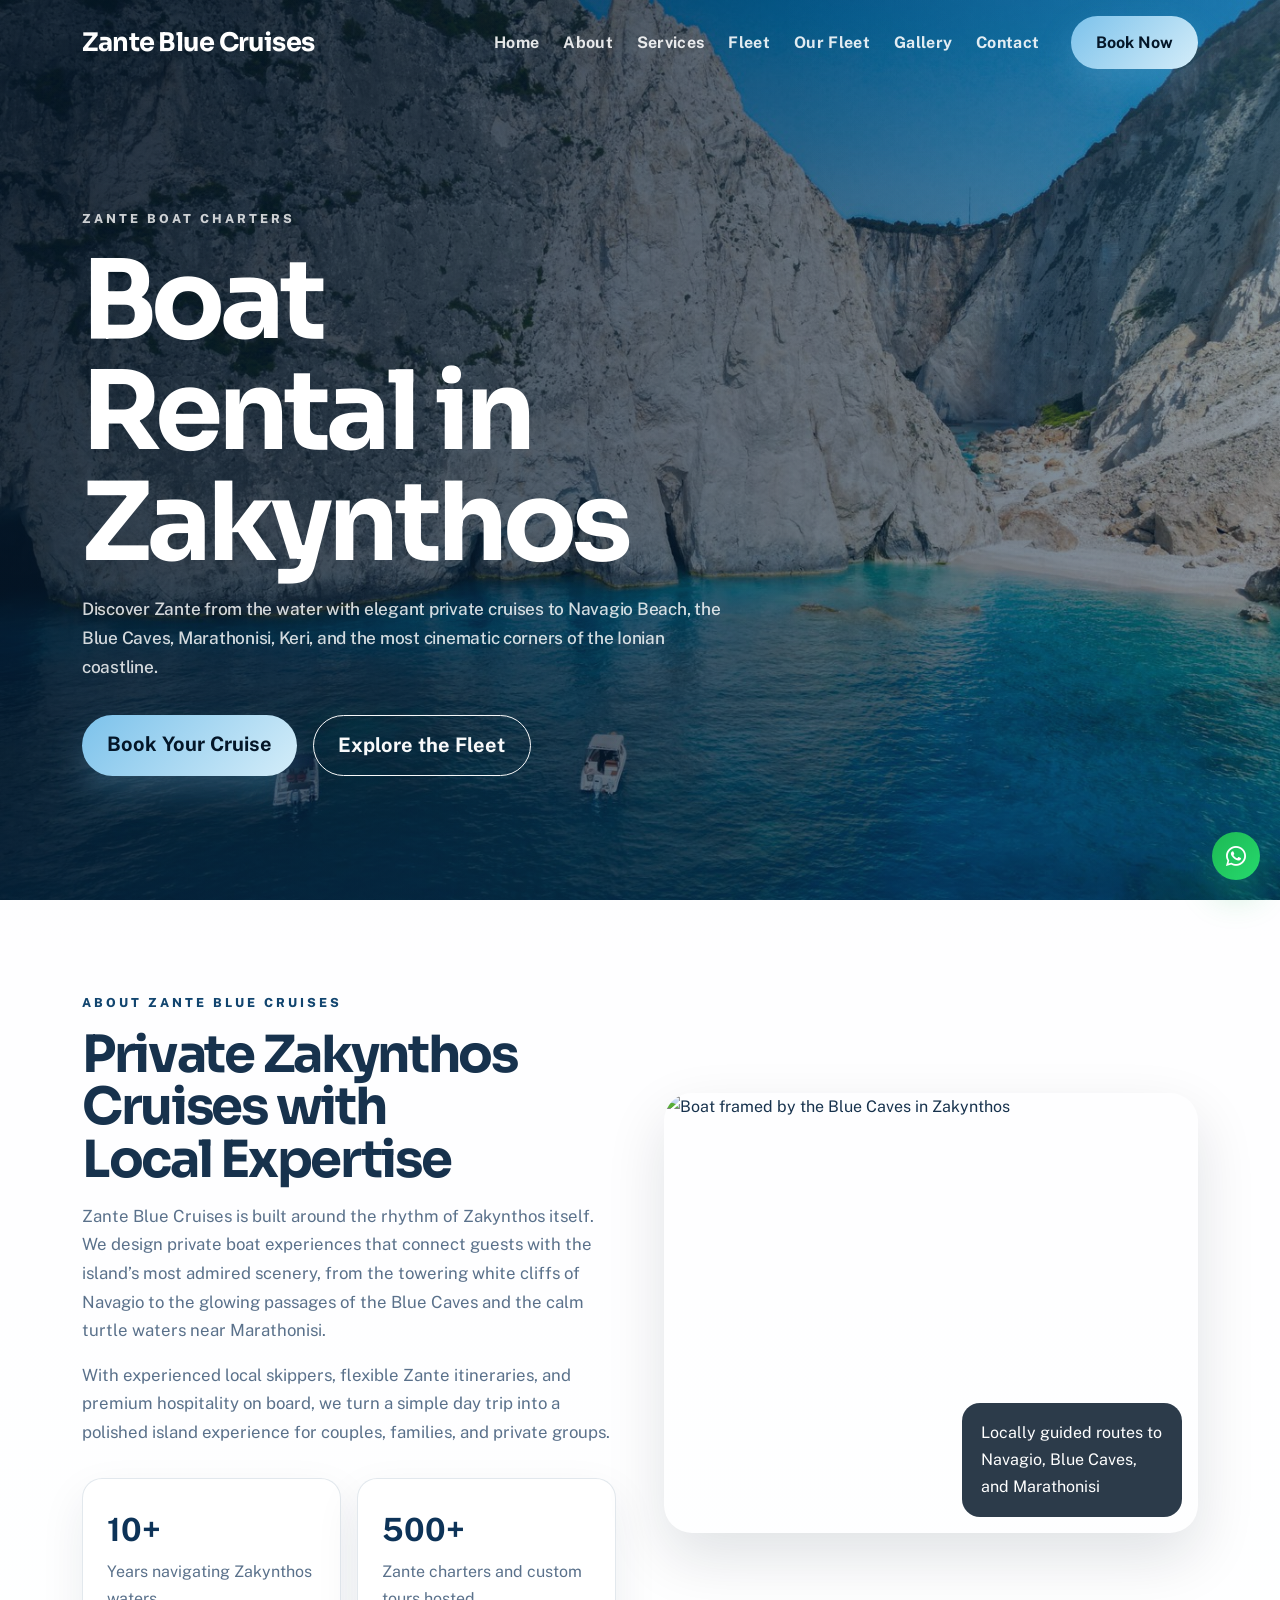
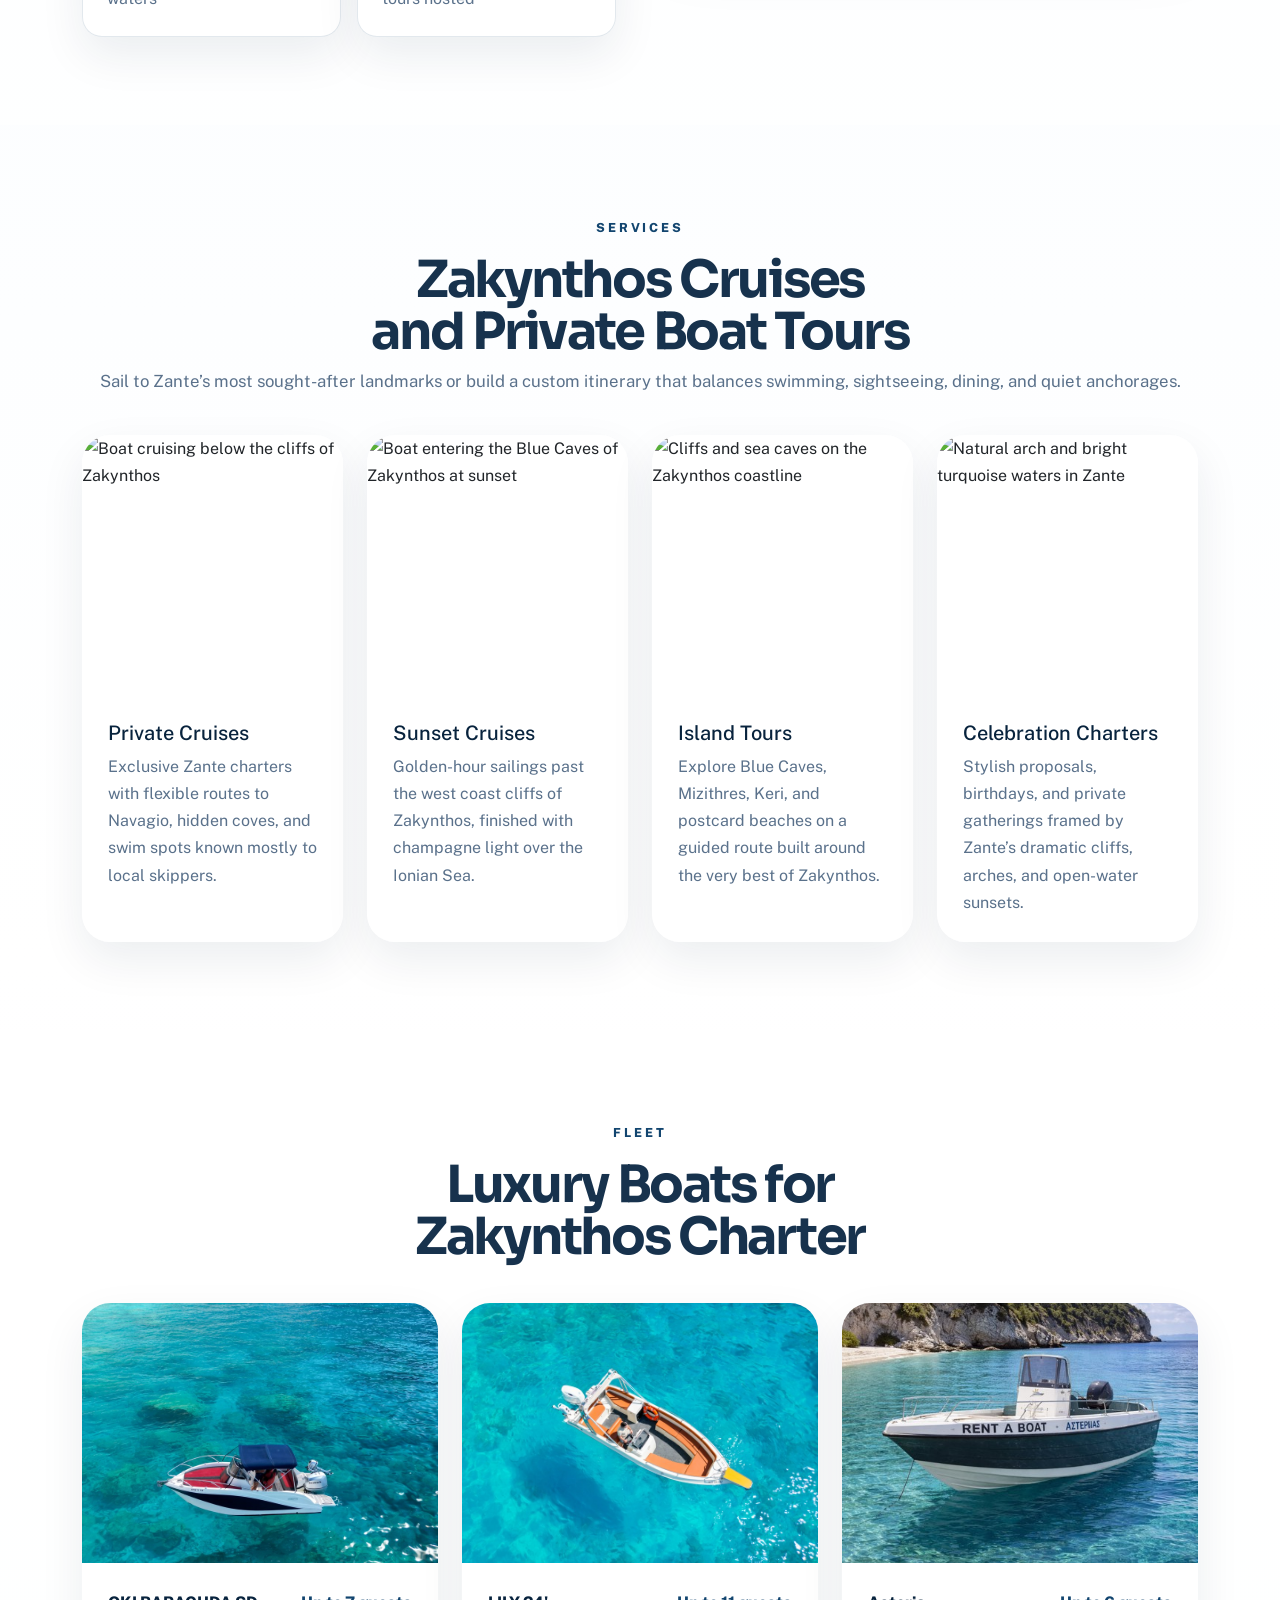
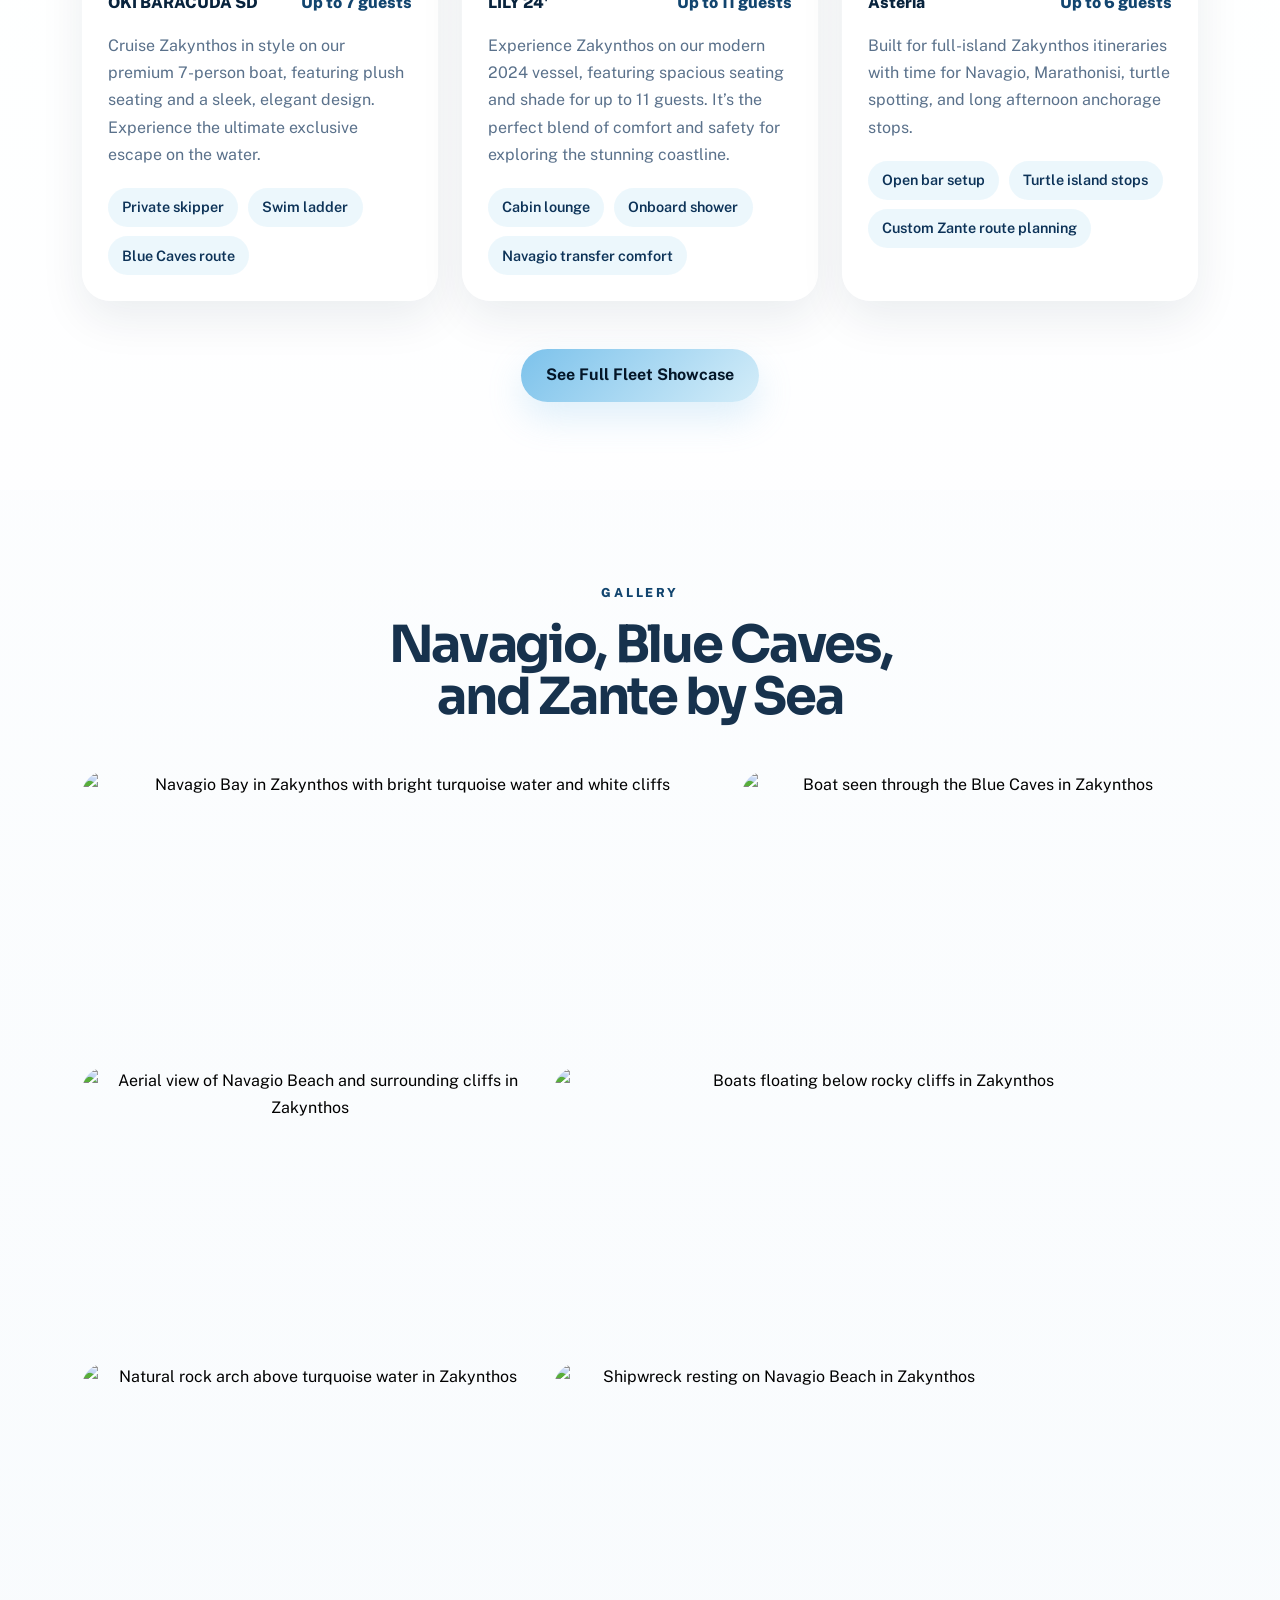
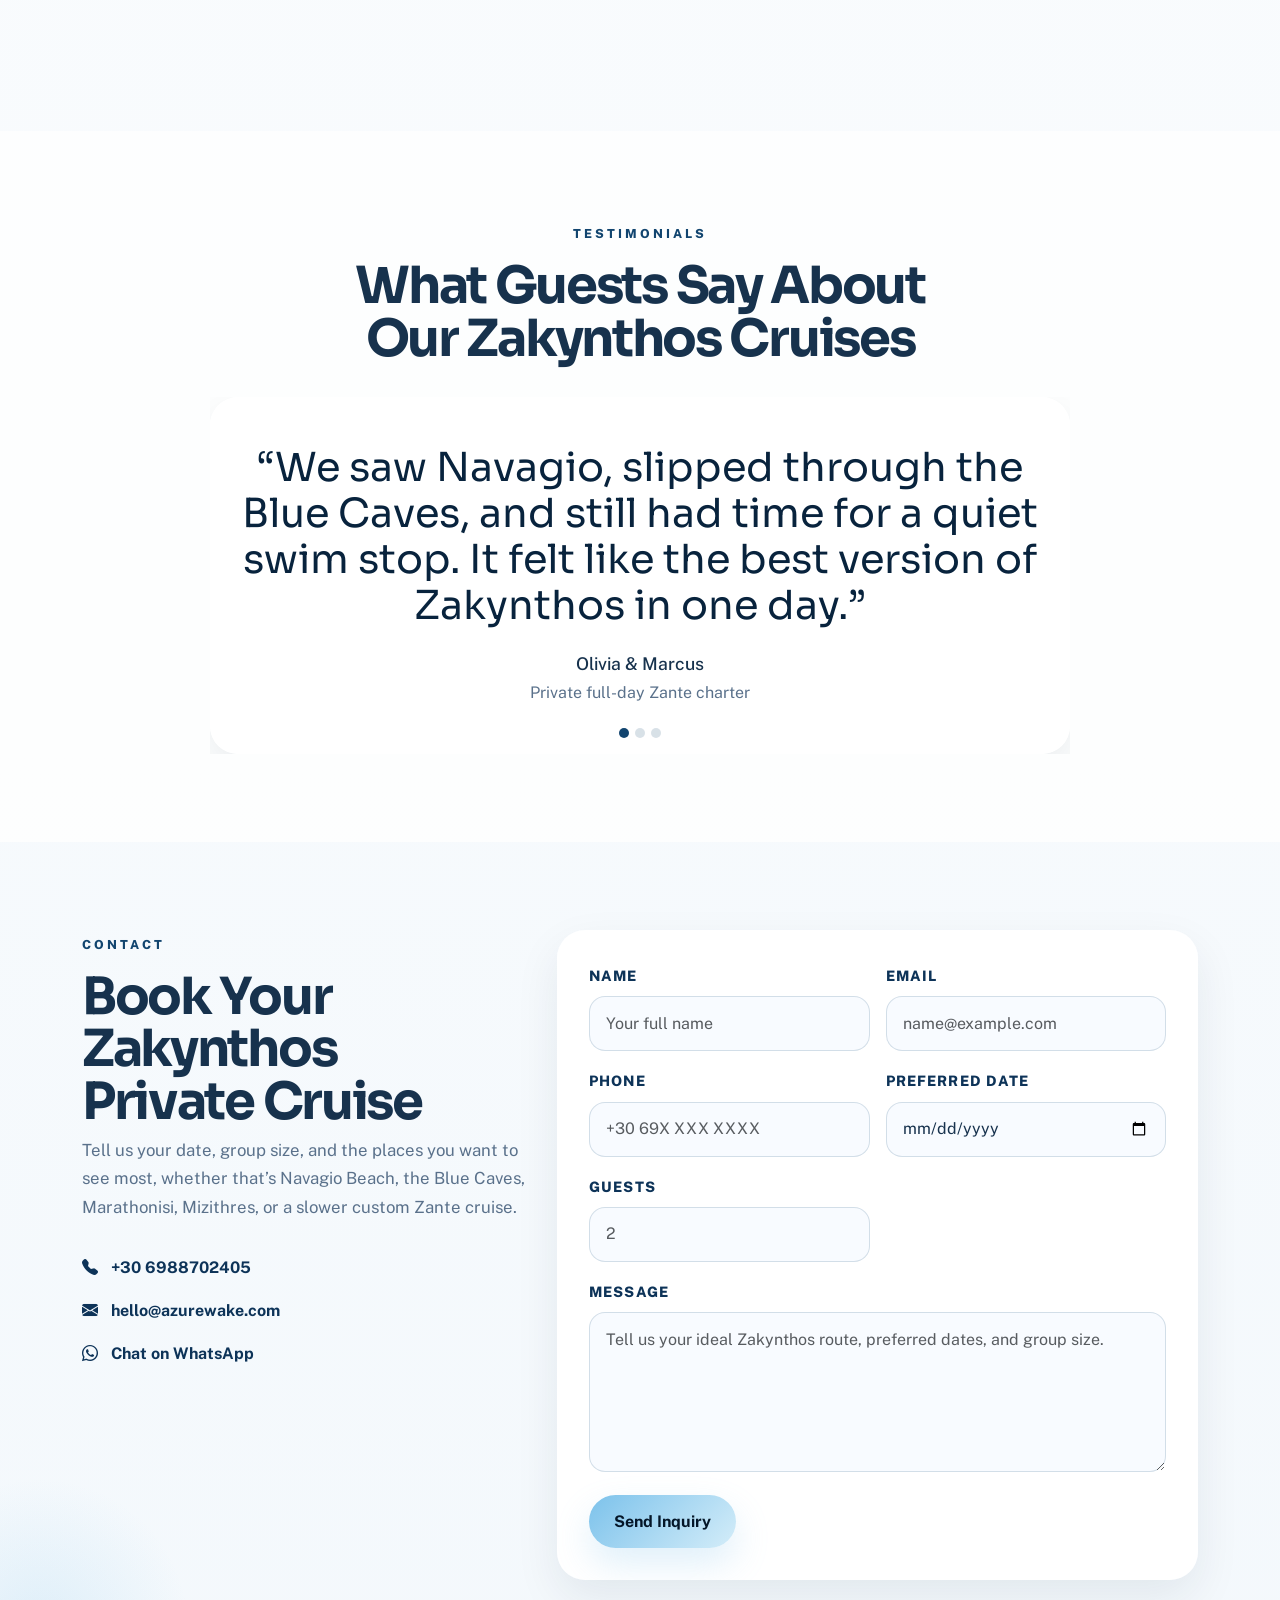
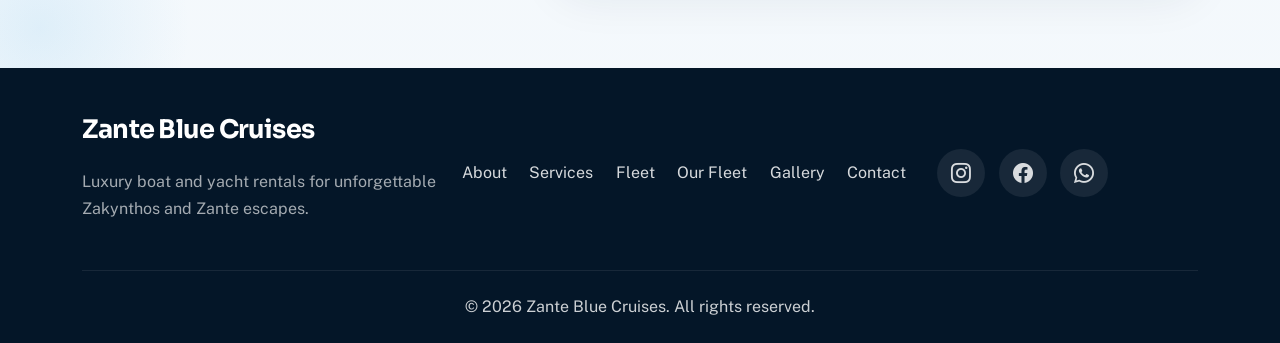
==== index.html @ 52e58dd2 "footer change" ====
<!DOCTYPE html>
<html lang="en">
<head>
  <meta charset="UTF-8">
  <meta name="viewport" content="width=device-width, initial-scale=1.0">
  <title>Zakynthos Boat Rental & Luxury Cruises | Zante Blue Cruises</title>
  <meta
    name="description"
    content="Book luxury boat rental in Zakynthos and Zante with private cruises to Navagio Beach, the Blue Caves, Marathonisi, Keri, and the island's most iconic Ionian coastline."
  >
  <meta name="robots" content="index, follow, max-image-preview:large, max-snippet:-1, max-video-preview:-1">
  <meta name="theme-color" content="#041628">
  <meta property="og:type" content="website">
  <meta property="og:title" content="Zakynthos Boat Rental & Luxury Cruises | Zante Blue Cruises">
  <meta property="og:description" content="Luxury boat rental in Zakynthos with private cruises to Navagio Beach, the Blue Caves, Marathonisi, and the best of Zante by sea.">
  <meta property="og:image" content="https://images.pexels.com/photos/32863088/pexels-photo-32863088.jpeg?cs=srgb&dl=pexels-dan-aksel-jacobsen-2153708593-32863088.jpg&fm=jpg">
  <meta property="og:site_name" content="Zante Blue Cruises">
  <meta name="twitter:card" content="summary_large_image">
  <meta name="twitter:title" content="Zakynthos Boat Rental & Luxury Cruises | Zante Blue Cruises">
  <meta name="twitter:description" content="Private Zakynthos boat cruises to Navagio, the Blue Caves, Marathonisi, and more.">
  <meta name="twitter:image" content="https://images.pexels.com/photos/32863088/pexels-photo-32863088.jpeg?cs=srgb&dl=pexels-dan-aksel-jacobsen-2153708593-32863088.jpg&fm=jpg">
  <link rel="preload" as="image" href="images/hero-1400.jpg" fetchpriority="high">
  <link rel="preconnect" href="https://fonts.googleapis.com">
  <link rel="preconnect" href="https://fonts.gstatic.com" crossorigin>
  <link
    href="https://fonts.googleapis.com/css2?family=Public+Sans:wght@400;500;600;700;800&family=Sora:wght@500;600;700;800&display=swap"
    rel="stylesheet"
  >
  <link
    href="https://cdn.jsdelivr.net/npm/bootstrap@5.3.3/dist/css/bootstrap.min.css"
    rel="stylesheet"
    integrity="sha384-QWTKZyjpPEjISv5WaRU9OFeRpok6YctnYmDr5pNlyT2bRjXh0JMhjY6hW+ALEwIH"
    crossorigin="anonymous"
  >
  <link
    rel="stylesheet"
    href="https://cdn.jsdelivr.net/npm/bootstrap-icons@1.11.3/font/bootstrap-icons.min.css"
  >
  <link rel="stylesheet" href="css/styles.css">
  <script type="application/ld+json">
    {
      "@context": "https://schema.org",
      "@graph": [
        {
          "@type": "Organization",
          "name": "Zante Blue Cruises",
          "description": "Luxury boat rental and private yacht cruises in Zakynthos and Zante.",
          "telephone": "+30 26950 99999",
          "email": "hello@azurewake.com",
          "areaServed": {
            "@type": "Place",
            "name": "Zakynthos, Greece"
          },
          "image": "https://images.pexels.com/photos/32863088/pexels-photo-32863088.jpeg?cs=srgb&dl=pexels-dan-aksel-jacobsen-2153708593-32863088.jpg&fm=jpg"
        },
        {
          "@type": "Service",
          "name": "Zakynthos Boat Rental and Luxury Cruises",
          "serviceType": "Private boat rental, yacht charters, sunset cruises, and island tours",
          "provider": {
            "@type": "Organization",
            "name": "Zante Blue Cruises"
          },
          "areaServed": {
            "@type": "Place",
            "name": "Zakynthos, Greece"
          },
          "audience": {
            "@type": "Audience",
            "audienceType": "Travelers seeking private boat tours in Zakynthos and Zante"
          }
        }
      ]
    }
  </script>
</head>
<body class="page-loading">
  <div class="page-loader" id="pageLoader" aria-hidden="true">
    <div class="page-loader-mark"></div>
    <p>Loading experience</p>
  </div>
  <header id="home">
    <nav class="navbar navbar-expand-lg navbar-dark fixed-top" id="mainNav" aria-label="Primary">
      <div class="container">
        <a class="navbar-brand" href="#home">
          <span class="brand-mark">Zante Blue Cruises</span>
          <span class="brand-text"></span>
        </a>
        <button
          class="navbar-toggler border-0 shadow-none"
          type="button"
          aria-controls="navbarContent"
          aria-expanded="false"
          aria-label="Toggle navigation"
        >
          <span class="navbar-toggler-icon"></span>
        </button>
        <div class="collapse navbar-collapse" id="navbarContent">
          <ul class="navbar-nav ms-auto align-items-lg-center gap-lg-2">
            <li class="nav-item"><a class="nav-link" href="#home">Home</a></li>
            <li class="nav-item"><a class="nav-link" href="#about">About</a></li>
            <li class="nav-item"><a class="nav-link" href="#services">Services</a></li>
            <li class="nav-item"><a class="nav-link" href="#fleet">Fleet</a></li>
            <li class="nav-item"><a class="nav-link" href="our-fleet.html">Our Fleet</a></li>
            <li class="nav-item"><a class="nav-link" href="#gallery">Gallery</a></li>
            <li class="nav-item"><a class="nav-link" href="#contact">Contact</a></li>
            <li class="nav-item ms-lg-3 mt-3 mt-lg-0">
              <a class="btn btn-book" href="#contact">Book Now</a>
            </li>
          </ul>
        </div>
      </div>
    </nav>

    <section class="hero-section d-flex align-items-center" aria-labelledby="hero-heading">
      <div class="hero-overlay"></div>
      <div class="container position-relative">
        <div class="row">
          <div class="col-lg-8 col-xl-7">
            <div class="hero-content reveal">
              <p class="eyebrow">Zante Boat Charters</p>
              <h1 id="hero-heading">Boat Rental in Zakynthos</h1>
              <p class="hero-subheading">
                Discover Zante from the water with elegant private cruises to Navagio Beach, the Blue Caves, Marathonisi, Keri, and the most cinematic corners of the Ionian coastline.
              </p>
              <div class="hero-actions">
                <a class="btn btn-primary btn-lg" href="#contact" data-scroll>Book Your Cruise</a>
                <a class="btn btn-outline-light btn-lg" href="#fleet" data-scroll>Explore the Fleet</a>
              </div>
            </div>
          </div>
        </div>
      </div>
    </section>
  </header>

  <main id="main-content">
    <section class="section-padding section-surface" id="about" aria-labelledby="about-heading">
      <div class="container">
        <div class="row align-items-center g-5">
          <div class="col-lg-6 reveal">
            <div class="section-heading">
          <p class="eyebrow text-accent">About Zante Blue Cruises</p>
              <h2 id="about-heading">Private Zakynthos Cruises with Local Expertise</h2>
            </div>
            <p class="section-copy">
              Zante Blue Cruises is built around the rhythm of Zakynthos itself. We design private boat experiences that connect guests with the island’s most admired scenery, from the towering white cliffs of Navagio to the glowing passages of the Blue Caves and the calm turtle waters near Marathonisi.
            </p>
            <p class="section-copy">
              With experienced local skippers, flexible Zante itineraries, and premium hospitality on board, we turn a simple day trip into a polished island experience for couples, families, and private groups.
            </p>
            <div class="stats-grid">
              <div class="stat-card">
                <strong>10+</strong>
                <span>Years navigating Zakynthos waters</span>
              </div>
              <div class="stat-card">
                <strong>500+</strong>
                <span>Zante charters and custom tours hosted</span>
              </div>
            </div>
          </div>
          <div class="col-lg-6 reveal">
            <div class="image-stack">
              <img
                src="https://images.unsplash.com/photo-1548678967-f1aec58f6fb2?auto=format&fit=crop&fm=jpg&ixid=M3wxMjA3fDB8MHxwaG90by1wYWdlfHx8fGVufDB8fHx8fA%3D%3D&ixlib=rb-4.1.0&q=60&w=3000"
                alt="Boat framed by the Blue Caves in Zakynthos"
                class="img-fluid about-main-image"
                loading="eager"
                decoding="async"
              >
              <div class="experience-badge">
                <span>Locally guided routes to Navagio, Blue Caves, and Marathonisi</span>
              </div>
            </div>
          </div>
        </div>
      </div>
    </section>

    <section class="section-padding" id="services" aria-labelledby="services-heading">
      <div class="container">
        <div class="section-heading text-center reveal">
          <p class="eyebrow text-accent">Services</p>
          <h2 id="services-heading">Zakynthos Cruises and Private Boat Tours</h2>
          <p class="section-intro">
            Sail to Zante’s most sought-after landmarks or build a custom itinerary that balances swimming, sightseeing, dining, and quiet anchorages.
          </p>
        </div>
        <div class="row g-4 mt-2">
          <div class="col-md-6 col-xl-3 reveal">
            <article class="card service-card h-100 border-0">
              <img
                src="https://images.pexels.com/photos/32863088/pexels-photo-32863088.jpeg?cs=srgb&dl=pexels-dan-aksel-jacobsen-2153708593-32863088.jpg&fm=jpg"
                class="card-img-top"
                alt="Boat cruising below the cliffs of Zakynthos"
                loading="lazy"
                decoding="async"
              >
              <div class="card-body">
                <h3 class="h5">Private Cruises</h3>
                <p>Exclusive Zante charters with flexible routes to Navagio, hidden coves, and swim spots known mostly to local skippers.</p>
              </div>
            </article>
          </div>
          <div class="col-md-6 col-xl-3 reveal">
            <article class="card service-card h-100 border-0">
              <img
                src="https://images.pexels.com/photos/24742286/pexels-photo-24742286.jpeg?cs=srgb&dl=pexels-lorenzo-barbato-1306421329-24742286.jpg&fm=jpg"
                class="card-img-top"
                alt="Boat entering the Blue Caves of Zakynthos at sunset"
                loading="lazy"
                decoding="async"
              >
              <div class="card-body">
                <h3 class="h5">Sunset Cruises</h3>
                <p>Golden-hour sailings past the west coast cliffs of Zakynthos, finished with champagne light over the Ionian Sea.</p>
              </div>
            </article>
          </div>
          <div class="col-md-6 col-xl-3 reveal">
            <article class="card service-card h-100 border-0">
              <img
                src="https://images.pexels.com/photos/26988309/pexels-photo-26988309.jpeg?cs=srgb&dl=pexels-vlad-marius-1485601494-26988309.jpg&fm=jpg"
                class="card-img-top"
                alt="Cliffs and sea caves on the Zakynthos coastline"
                loading="lazy"
                decoding="async"
              >
              <div class="card-body">
                <h3 class="h5">Island Tours</h3>
                <p>Explore Blue Caves, Mizithres, Keri, and postcard beaches on a guided route built around the very best of Zakynthos.</p>
              </div>
            </article>
          </div>
          <div class="col-md-6 col-xl-3 reveal">
            <article class="card service-card h-100 border-0">
              <img
                src="https://images.pexels.com/photos/12569994/pexels-photo-12569994.jpeg?cs=srgb&dl=pexels-suissounet-12569994.jpg&fm=jpg"
                class="card-img-top"
                alt="Natural arch and bright turquoise waters in Zante"
                loading="lazy"
                decoding="async"
              >
              <div class="card-body">
                <h3 class="h5">Celebration Charters</h3>
                <p>Stylish proposals, birthdays, and private gatherings framed by Zante’s dramatic cliffs, arches, and open-water sunsets.</p>
              </div>
            </article>
          </div>
        </div>
      </div>
    </section>

    <section class="section-padding section-surface" id="fleet" aria-labelledby="fleet-heading">
      <div class="container">
        <div class="section-heading text-center reveal">
          <p class="eyebrow text-accent">Fleet</p>
          <h2 id="fleet-heading">Luxury Boats for Zakynthos Charter</h2>
        </div>
        <div class="row g-4 mt-2">
          <div class="col-md-6 col-xl-4 reveal">
            <article class="card fleet-card border-0 h-100">
              <img
                src="images/baracuda-1200.jpg"
                class="card-img-top"
                alt="OKI Baracuda SD ready for charter in Zakynthos"
                loading="lazy"
                decoding="async"
              >
              <div class="card-body">
                <div class="fleet-meta">
                  <span>OKI BARACUDA SD</span>
                  <span>Up to 7 guests</span>
                </div>
                <p class="card-text">Cruise Zakynthos in style on our premium 7-person boat, featuring plush seating and a sleek, elegant design. Experience the ultimate exclusive escape on the water.</p>
                <ul class="feature-list">
                  <li>Private skipper</li>
                  <li>Swim ladder</li>
                  <li>Blue Caves route</li>
                </ul>
              </div>
            </article>
          </div>
          <div class="col-md-6 col-xl-4 reveal">
            <article class="card fleet-card border-0 h-100">
              <img
                src="images/lilyboat-800.jpg"
                srcset="images/lilyboat-800.jpg 800w, images/lilyboat-1200.jpg 1200w"
                sizes="(min-width: 1200px) 360px, (min-width: 768px) 50vw, 100vw"
                class="card-img-top"
                alt="LILY 24 ready for charter in Zakynthos"
                width="1200"
                height="900"
                loading="lazy"
                decoding="async"
              >
              <div class="card-body">
                <div class="fleet-meta">
                  <span>LILY 24'</span>
                  <span>Up to 11 guests</span>
                </div>
                <p class="card-text">Experience Zakynthos on our modern 2024 vessel, featuring spacious seating and shade for up to 11 guests. It’s the perfect blend of comfort and safety for exploring the stunning coastline.</p>
                <ul class="feature-list">
                  <li>Cabin lounge</li>
                  <li>Onboard shower</li>
                  <li>Navagio transfer comfort</li>
                </ul>
              </div>
            </article>
          </div>
          <div class="col-md-6 col-xl-4 reveal">
            <article class="card fleet-card border-0 h-100">
              <img
                src="images/asteria-720.jpg"
                class="card-img-top fleet-image-asteria"
                alt="Asteria ready for charter in Zakynthos"
                width="480"
                height="720"
                loading="lazy"
                decoding="async"
              >
              <div class="card-body">
                <div class="fleet-meta">
                  <span>Asteria</span>
                  <span>Up to 6 guests</span>
                </div>
                <p class="card-text">Built for full-island Zakynthos itineraries with time for Navagio, Marathonisi, turtle spotting, and long afternoon anchorage stops.</p>
                <ul class="feature-list">
                  <li>Open bar setup</li>
                  <li>Turtle island stops</li>
                  <li>Custom Zante route planning</li>
                </ul>
              </div>
            </article>
          </div>
        </div>
        <div class="text-center mt-5 reveal">
          <a class="btn btn-primary" href="our-fleet.html">See Full Fleet Showcase</a>
        </div>
      </div>
    </section>

    <section class="section-padding" id="gallery" aria-labelledby="gallery-heading">
      <div class="container">
        <div class="section-heading text-center reveal">
          <p class="eyebrow text-accent">Gallery</p>
          <h2 id="gallery-heading">Navagio, Blue Caves, and Zante by Sea</h2>
        </div>
        <div class="gallery-grid mt-5">
          <button
            class="gallery-item reveal"
            type="button"
            data-bs-toggle="modal"
            data-bs-target="#galleryModal"
            data-image="https://images.unsplash.com/photo-1570303380511-42219cf3e119?auto=format&fit=crop&fm=jpg&ixid=M3wxMjA3fDB8MHxwaG90by1wYWdlfHx8fGVufDB8fHx8fA%3D%3D&ixlib=rb-4.1.0&q=60&w=3000"
            data-title="Navagio Bay, Zakynthos"
          >
            <img
              src="https://images.unsplash.com/photo-1570303380511-42219cf3e119?auto=format&fit=crop&fm=jpg&ixid=M3wxMjA3fDB8MHxwaG90by1wYWdlfHx8fGVufDB8fHx8fA%3D%3D&ixlib=rb-4.1.0&q=60&w=3000"
              alt="Navagio Bay in Zakynthos with bright turquoise water and white cliffs"
              loading="lazy"
              decoding="async"
            >
          </button>
          <button
            class="gallery-item reveal"
            type="button"
            data-bs-toggle="modal"
            data-bs-target="#galleryModal"
            data-image="https://images.unsplash.com/photo-1548678967-f1aec58f6fb2?auto=format&fit=crop&fm=jpg&ixid=M3wxMjA3fDB8MHxwaG90by1wYWdlfHx8fGVufDB8fHx8fA%3D%3D&ixlib=rb-4.1.0&q=60&w=3000"
            data-title="Through the Blue Caves"
          >
            <img
              src="https://images.unsplash.com/photo-1548678967-f1aec58f6fb2?auto=format&fit=crop&fm=jpg&ixid=M3wxMjA3fDB8MHxwaG90by1wYWdlfHx8fGVufDB8fHx8fA%3D%3D&ixlib=rb-4.1.0&q=60&w=3000"
              alt="Boat seen through the Blue Caves in Zakynthos"
              loading="lazy"
              decoding="async"
            >
          </button>
          <button
            class="gallery-item reveal"
            type="button"
            data-bs-toggle="modal"
            data-bs-target="#galleryModal"
            data-image="https://images.unsplash.com/photo-1688406810599-979dd379ae98?auto=format&fit=crop&fm=jpg&ixid=M3wxMjA3fDB8MHxwaG90by1wYWdlfHx8fGVufDB8fHx8fA%3D%3D&ixlib=rb-4.1.0&q=60&w=3000"
            data-title="Navagio from above"
          >
            <img
              src="https://images.unsplash.com/photo-1688406810599-979dd379ae98?auto=format&fit=crop&fm=jpg&ixid=M3wxMjA3fDB8MHxwaG90by1wYWdlfHx8fGVufDB8fHx8fA%3D%3D&ixlib=rb-4.1.0&q=60&w=3000"
              alt="Aerial view of Navagio Beach and surrounding cliffs in Zakynthos"
              loading="lazy"
              decoding="async"
            >
          </button>
          <button
            class="gallery-item reveal"
            type="button"
            data-bs-toggle="modal"
            data-bs-target="#galleryModal"
            data-image="https://images.pexels.com/photos/16048733/pexels-photo-16048733.jpeg?cs=srgb&dl=pexels-robin-james-bartlett-108196-16048733.jpg&fm=jpg"
            data-title="Zakynthos cliffs and turquoise anchorages"
          >
            <img
              src="https://images.pexels.com/photos/16048733/pexels-photo-16048733.jpeg?cs=srgb&dl=pexels-robin-james-bartlett-108196-16048733.jpg&fm=jpg"
              alt="Boats floating below rocky cliffs in Zakynthos"
              loading="lazy"
              decoding="async"
            >
          </button>
          <button
            class="gallery-item reveal"
            type="button"
            data-bs-toggle="modal"
            data-bs-target="#galleryModal"
            data-image="https://images.pexels.com/photos/12569994/pexels-photo-12569994.jpeg?cs=srgb&dl=pexels-suissounet-12569994.jpg&fm=jpg"
            data-title="Natural arches and clear Zante water"
          >
            <img
              src="https://images.pexels.com/photos/12569994/pexels-photo-12569994.jpeg?cs=srgb&dl=pexels-suissounet-12569994.jpg&fm=jpg"
              alt="Natural rock arch above turquoise water in Zakynthos"
              loading="lazy"
              decoding="async"
            >
          </button>
          <button
            class="gallery-item reveal"
            type="button"
            data-bs-toggle="modal"
            data-bs-target="#galleryModal"
            data-image="https://images.pexels.com/photos/27645844/pexels-photo-27645844.jpeg?cs=srgb&dl=pexels-francesco-ungaro-27645844.jpg&fm=jpg"
            data-title="The famous Navagio shipwreck beach"
          >
            <img
              src="https://images.pexels.com/photos/27645844/pexels-photo-27645844.jpeg?cs=srgb&dl=pexels-francesco-ungaro-27645844.jpg&fm=jpg"
              alt="Shipwreck resting on Navagio Beach in Zakynthos"
              loading="lazy"
              decoding="async"
            >
          </button>
        </div>
      </div>
    </section>

    <section class="section-padding section-surface" id="testimonials" aria-labelledby="testimonials-heading">
      <div class="container">
        <div class="section-heading text-center reveal">
          <p class="eyebrow text-accent">Testimonials</p>
          <h2 id="testimonials-heading">What Guests Say About Our Zakynthos Cruises</h2>
        </div>
        <div id="testimonialCarousel" class="carousel slide testimonial-carousel reveal" data-bs-ride="carousel">
          <div class="carousel-indicators">
            <button type="button" data-bs-target="#testimonialCarousel" data-bs-slide-to="0" class="active" aria-current="true" aria-label="Testimonial 1"></button>
            <button type="button" data-bs-target="#testimonialCarousel" data-bs-slide-to="1" aria-label="Testimonial 2"></button>
            <button type="button" data-bs-target="#testimonialCarousel" data-bs-slide-to="2" aria-label="Testimonial 3"></button>
          </div>
          <div class="carousel-inner">
            <div class="carousel-item active">
              <div class="testimonial-card">
                <p class="testimonial-text">
                  “We saw Navagio, slipped through the Blue Caves, and still had time for a quiet swim stop. It felt like the best version of Zakynthos in one day.”
                </p>
                <h3>Olivia &amp; Marcus</h3>
                <span>Private full-day Zante charter</span>
              </div>
            </div>
            <div class="carousel-item">
              <div class="testimonial-card">
                <p class="testimonial-text">
                  “The sunset route past Keri and the western cliffs was easily the highlight of our Zante trip. Beautiful boat, calm service, unforgettable light.”
                </p>
                <h3>Sophia L.</h3>
                <span>Sunset cruise guest</span>
              </div>
            </div>
            <div class="carousel-item">
              <div class="testimonial-card">
                <p class="testimonial-text">
                  “Our family loved the Marathonisi stop and the Blue Caves. It felt luxurious, but still relaxed and easy the whole way through.”
                </p>
                <h3>Daniel R.</h3>
                <span>Zakynthos island tour guest</span>
              </div>
            </div>
          </div>
        </div>
      </div>
    </section>

    <section class="section-padding contact-section" id="contact" aria-labelledby="contact-heading">
      <div class="container">
        <div class="row g-4">
          <div class="col-lg-5 reveal">
            <div class="section-heading">
              <p class="eyebrow text-accent">Contact</p>
              <h2 id="contact-heading">Book Your Zakynthos Private Cruise</h2>
              <p class="section-copy">
                Tell us your date, group size, and the places you want to see most, whether that’s Navagio Beach, the Blue Caves, Marathonisi, Mizithres, or a slower custom Zante cruise.
              </p>
            </div>
            <div class="contact-details">
              <a href="tel:+302695099999"><i class="bi bi-telephone-fill"></i> +30 6988702405</a>
              <a href="mailto:hello@azurewake.com"><i class="bi bi-envelope-fill"></i> hello@azurewake.com</a>
              <a href="https://wa.me/306988702405" target="_blank" rel="noopener noreferrer">
                <i class="bi bi-whatsapp"></i> Chat on WhatsApp
              </a>
            </div>
          </div>
          <div class="col-lg-7 reveal">
            <form
              class="contact-form"
              method="POST"
              action="https://formspree.io/f/mnjopwke"
            >
              <input
                type="hidden"
                name="subject"
                value="New Zakynthos cruise inquiry"
              >
              <p class="d-none">
                <label>
                  Don’t fill this out if you’re human:
                  <input type="text" name="_gotcha" tabindex="-1" autocomplete="off">
                </label>
              </p>
              <div class="row g-3">
                <div class="col-md-6">
                  <label for="name" class="form-label">Name</label>
                  <input type="text" class="form-control" id="name" name="name" autocomplete="name" placeholder="Your full name" required>
                </div>
                <div class="col-md-6">
                  <label for="email" class="form-label">Email</label>
                  <input type="email" class="form-control" id="email" name="email" autocomplete="email" placeholder="name@example.com" required>
                </div>
                <div class="col-md-6">
                  <label for="phone" class="form-label">Phone</label>
                  <input type="tel" class="form-control" id="phone" name="phone" autocomplete="tel" placeholder="+30 69X XXX XXXX">
                </div>
                <div class="col-md-6">
                  <label for="date" class="form-label">Preferred Date</label>
                  <input type="date" class="form-control" id="date" name="preferred-date">
                </div>
                <div class="col-md-6">
                  <label for="guests" class="form-label">Guests</label>
                  <input type="number" class="form-control" id="guests" name="guests" min="1" max="20" placeholder="2">
                </div>
                <div class="col-12">
                  <label for="message" class="form-label">Message</label>
                  <textarea
                    class="form-control"
                    id="message"
                    name="message"
                    rows="5"
                    placeholder="Tell us your ideal Zakynthos route, preferred dates, and group size."
                    required
                  ></textarea>
                </div>
                <div class="col-12">
                  <button type="submit" class="btn btn-primary" id="contactSubmitButton">Send Inquiry</button>
                  <span class="form-status" id="contactFormStatus" role="status" aria-live="polite"></span>
                </div>
              </div>
            </form>
          </div>
        </div>
      </div>
    </section>
  </main>

  <footer class="site-footer">
    <div class="container">
      <div class="row g-4 align-items-center">
        <div class="col-lg-4">
          <a class="footer-brand" href="#home">
            <span class="brand-mark">Zante Blue Cruises</span>
            <span class="brand-text"></span>
          </a>
          <p class="footer-copy">Luxury boat and yacht rentals for unforgettable Zakynthos and Zante escapes.</p>
        </div>
        <div class="col-lg-5">
          <div class="footer-links">
            <a href="#about">About</a>
            <a href="#services">Services</a>
            <a href="#fleet">Fleet</a>
            <a href="our-fleet.html">Our Fleet</a>
            <a href="#gallery">Gallery</a>
            <a href="#contact">Contact</a>
          </div>
        </div>
        <div class="col-lg-3">
          <div class="social-links">
            <a href="https://instagram.com" target="_blank" rel="noopener noreferrer" aria-label="Instagram">
              <i class="bi bi-instagram"></i>
            </a>
            <a href="https://facebook.com" target="_blank" rel="noopener noreferrer" aria-label="Facebook">
              <i class="bi bi-facebook"></i>
            </a>
            <a href="https://wa.me/306900000000" target="_blank" rel="noopener noreferrer" aria-label="WhatsApp">
              <i class="bi bi-whatsapp"></i>
            </a>
          </div>
        </div>
      </div>
      <div class="footer-bottom">
        <span>&copy; <span id="currentYear"></span> Zante Blue Cruises. All rights reserved.</span>
      </div>
    </div>
  </footer>

  <a
    class="whatsapp-float"
    href="https://wa.me/306988702405"
    target="_blank"
    rel="noopener noreferrer"
    aria-label="Chat with Zante Blue Cruises on WhatsApp"
  >
    <i class="bi bi-whatsapp"></i>
  </a>

  <div class="modal fade gallery-modal" id="galleryModal" tabindex="-1" aria-labelledby="galleryModalLabel" aria-hidden="true">
    <div class="modal-dialog modal-dialog-centered modal-xl">
      <div class="modal-content">
        <button type="button" class="btn-close btn-close-white ms-auto m-3" data-bs-dismiss="modal" aria-label="Close"></button>
        <div class="modal-body pt-0">
          <img id="galleryModalImage" src="" alt="Expanded yacht gallery preview" class="img-fluid rounded-4 w-100">
          <p id="galleryModalLabel" class="gallery-caption mt-3 mb-0"></p>
        </div>
      </div>
    </div>
  </div>

  <script
    src="https://cdn.jsdelivr.net/npm/bootstrap@5.3.3/dist/js/bootstrap.bundle.min.js"
    integrity="sha384-YvpcrYf0tY3lHB60NNkmXc5s9fDVZLESaAA55NDzOxhy9GkcIdslK1eN7N6jIeHz"
    crossorigin="anonymous"
  ></script>
  <script src="js/script.js"></script>
</body>
</html>
---- css/styles.css ----
:root {
  --navy-950: #041628;
  --navy-900: #08233d;
  --navy-800: #0d3358;
  --navy-700: #12456f;
  --blue-400: #7cc2eb;
  --blue-300: #acd8f2;
  --sand-100: #f5f7fb;
  --white: #ffffff;
  --text-dark: #17324d;
  --text-muted: #5a718b;
  --border-soft: rgba(18, 69, 111, 0.12);
  --shadow-soft: 0 24px 60px rgba(4, 22, 40, 0.12);
  --shadow-card: 0 18px 45px rgba(8, 35, 61, 0.08);
  --radius-lg: 28px;
  --radius-md: 20px;
  --transition: all 0.35s ease;
  --font-display: "Sora", sans-serif;
  --font-body: "Public Sans", sans-serif;
}

html {
  scroll-behavior: smooth;
}

body {
  font-family: var(--font-body);
  color: var(--text-dark);
  background: linear-gradient(180deg, #f7fbff 0%, #ffffff 38%, #f3f8fc 100%);
  line-height: 1.7;
  font-size: 1rem;
  font-feature-settings: "liga" 1, "kern" 1;
}

body.page-loading {
  overflow: hidden;
}

img {
  max-width: 100%;
  display: block;
}

a {
  text-decoration: none;
}

section {
  position: relative;
}

.page-loader {
  position: fixed;
  inset: 0;
  z-index: 2000;
  display: grid;
  place-items: center;
  gap: 1rem;
  background:
    radial-gradient(circle at top, rgba(124, 194, 235, 0.18), transparent 30%),
    linear-gradient(180deg, rgba(4, 22, 40, 0.98), rgba(8, 35, 61, 0.98));
  color: rgba(255, 255, 255, 0.78);
  transition: opacity 0.45s ease, visibility 0.45s ease;
}

.page-loader p {
  margin: 0;
  font-size: 0.9rem;
  font-weight: 700;
  letter-spacing: 0.18em;
  text-transform: uppercase;
}

.page-loader-mark {
  width: 56px;
  height: 56px;
  border-radius: 18px;
  border: 1px solid rgba(255, 255, 255, 0.16);
  background:
    linear-gradient(135deg, rgba(124, 194, 235, 0.2), rgba(255, 255, 255, 0.06));
  box-shadow: 0 24px 55px rgba(4, 22, 40, 0.26);
  position: relative;
  overflow: hidden;
}

.page-loader-mark::before {
  content: "";
  position: absolute;
  inset: 12px;
  border-radius: 12px;
  border: 2px solid rgba(255, 255, 255, 0.82);
  border-right-color: transparent;
  animation: loader-spin 0.9s linear infinite;
}

.page-loader.is-hidden {
  opacity: 0;
  visibility: hidden;
}

@keyframes loader-spin {
  to {
    transform: rotate(360deg);
  }
}

.section-padding {
  padding: 5.5rem 0;
}

.section-surface {
  background: rgba(255, 255, 255, 0.76);
}

.eyebrow {
  display: inline-block;
  margin-bottom: 1rem;
  letter-spacing: 0.24em;
  text-transform: uppercase;
  font-size: 0.78rem;
  font-weight: 800;
  color: rgba(255, 255, 255, 0.78);
}

.text-accent {
  color: var(--navy-700);
}

.section-heading h2,
.hero-content h1 {
  font-family: var(--font-display);
  font-weight: 700;
  line-height: 1.02;
  letter-spacing: -0.045em;
  text-wrap: balance;
}

.section-heading h2 {
  font-size: clamp(2.3rem, 4vw, 4rem);
  max-width: 16ch;
}

.section-heading.text-center h2 {
  margin-inline: auto;
}

.section-intro,
.section-copy {
  color: var(--text-muted);
  font-size: 1.05rem;
}

.section-copy,
.hero-subheading,
.card-body p,
.card-text,
.footer-copy,
.form-note,
.thank-you-copy {
  max-width: 62ch;
}

#mainNav {
  padding: 1rem 0;
  transition: var(--transition);
  z-index: 1050;
}

#mainNav.navbar-scrolled {
  padding: 0.7rem 0;
  background: rgba(4, 22, 40, 0.92);
  backdrop-filter: blur(18px);
  box-shadow: 0 14px 35px rgba(4, 22, 40, 0.18);
}

.navbar-brand,
.footer-brand {
  display: inline-flex;
  align-items: baseline;
  gap: 0.15rem;
  color: var(--white);
  font-family: var(--font-display);
}

.brand-mark {
  font-size: 1.6rem;
  font-weight: 700;
  letter-spacing: -0.03em;
}

.brand-text {
  font-size: 0.95rem;
  letter-spacing: 0.18em;
  text-transform: uppercase;
  font-family: var(--font-body);
  font-weight: 800;
}

.navbar-nav .nav-link {
  color: rgba(255, 255, 255, 0.88);
  font-weight: 700;
  letter-spacing: 0.02em;
  padding: 0.7rem 1rem;
  transition: var(--transition);
}

.menu-open {
  overflow: hidden;
}

.navbar-nav .nav-link:hover,
.navbar-nav .nav-link:focus,
.footer-links a:hover,
.footer-links a:focus {
  color: var(--blue-300);
}

.btn {
  border-radius: 999px;
  padding: 0.9rem 1.55rem;
  font-weight: 700;
  transition: var(--transition);
}

.btn-primary,
.btn-book {
  background: linear-gradient(135deg, var(--blue-400), #d4edf9);
  border: 0;
  color: var(--navy-950);
  box-shadow: 0 16px 35px rgba(124, 194, 235, 0.24);
}

.btn-primary:hover,
.btn-primary:focus,
.btn-book:hover,
.btn-book:focus {
  transform: translateY(-2px);
  color: var(--navy-950);
  box-shadow: 0 20px 38px rgba(124, 194, 235, 0.32);
}

.hero-section {
  min-height: 100vh;
  position: relative;
  background-color: var(--navy-950);
  background:
    linear-gradient(120deg, rgba(4, 22, 40, 0.84) 8%, rgba(8, 35, 61, 0.56) 44%, rgba(12, 59, 92, 0.2) 100%),
    url("../images/hero-1400.jpg") center/cover no-repeat;
  overflow: hidden;
}

.page-hero {
  min-height: 88vh;
  padding: 6rem 0 4rem;
}

.fleet-hero {
  background:
    linear-gradient(120deg, rgba(4, 22, 40, 0.9) 10%, rgba(8, 35, 61, 0.58) 48%, rgba(12, 59, 92, 0.22) 100%),
    url("../images/baracuda-1200.jpg") center 34% / cover no-repeat;
}

.hero-overlay {
  position: absolute;
  inset: 0;
  background:
    radial-gradient(circle at top right, rgba(124, 194, 235, 0.22), transparent 32%),
    linear-gradient(180deg, rgba(4, 22, 40, 0.08), rgba(4, 22, 40, 0.38));
}

.hero-content {
  color: var(--white);
  padding-top: 5rem;
}

.hero-content h1 {
  font-size: clamp(3.5rem, 9vw, 6.8rem);
  max-width: 10ch;
  margin-bottom: 1rem;
}

.hero-subheading {
  font-size: 1.08rem;
  font-weight: 500;
  max-width: 40rem;
  color: rgba(255, 255, 255, 0.82);
  margin-bottom: 2rem;
  letter-spacing: -0.015em;
}

.hero-actions {
  display: flex;
  flex-wrap: wrap;
  gap: 1rem;
}

.fleet-hero-panel {
  padding: 1.8rem;
  background:
    linear-gradient(180deg, rgba(255, 255, 255, 0.16), rgba(255, 255, 255, 0.08)),
    rgba(4, 22, 40, 0.46);
  border: 1px solid rgba(255, 255, 255, 0.14);
  border-radius: 28px;
  box-shadow: 0 22px 54px rgba(4, 22, 40, 0.22);
  color: var(--white);
  backdrop-filter: blur(16px);
}

.fleet-panel-label {
  margin-bottom: 1rem;
  font-size: 0.78rem;
  letter-spacing: 0.2em;
  text-transform: uppercase;
  color: rgba(255, 255, 255, 0.7);
}

.fleet-panel-stat {
  display: flex;
  align-items: end;
  gap: 0.8rem;
  margin-bottom: 1.25rem;
}

.fleet-panel-stat strong {
  font-family: var(--font-display);
  font-size: clamp(3rem, 7vw, 4.6rem);
  line-height: 0.95;
}

.fleet-panel-stat span,
.fleet-panel-note {
  color: rgba(255, 255, 255, 0.74);
}

.fleet-panel-list {
  list-style: none;
  padding: 0;
  margin: 0 0 1.25rem;
  display: grid;
  gap: 0.7rem;
}

.fleet-panel-list li {
  display: flex;
  justify-content: space-between;
  gap: 1rem;
  padding: 0.8rem 0.95rem;
  border-radius: 18px;
  background: rgba(255, 255, 255, 0.08);
  font-weight: 700;
}

.fleet-panel-list span {
  color: rgba(255, 255, 255, 0.84);
}

.fleet-panel-list strong {
  color: var(--blue-300);
}

.fleet-metrics {
  display: grid;
  grid-template-columns: repeat(3, minmax(0, 1fr));
  gap: 1rem;
}

.fleet-metric-card {
  padding: 1.45rem;
  background: rgba(255, 255, 255, 0.96);
  border: 1px solid var(--border-soft);
  border-radius: 24px;
  box-shadow: var(--shadow-card);
}

.fleet-metric-card strong {
  display: block;
  margin-bottom: 0.45rem;
  font-size: 1.5rem;
  color: var(--navy-900);
}

.fleet-metric-card span {
  color: var(--text-muted);
}

.btn-outline-light {
  border-width: 1.5px;
}

.section-heading {
  margin-bottom: 1rem;
}

.stats-grid {
  display: grid;
  grid-template-columns: repeat(2, minmax(0, 1fr));
  gap: 1rem;
  margin-top: 2rem;
}

.stat-card {
  background: rgba(255, 255, 255, 0.88);
  border: 1px solid var(--border-soft);
  border-radius: var(--radius-md);
  padding: 1.5rem;
  box-shadow: var(--shadow-card);
}

.stat-card strong {
  display: block;
  font-size: 2rem;
  color: var(--navy-800);
}

.stat-card span {
  color: var(--text-muted);
}

.image-stack {
  position: relative;
}

.about-main-image {
  min-height: 440px;
  object-fit: cover;
  border-radius: var(--radius-lg);
  box-shadow: var(--shadow-soft);
}

.experience-badge {
  position: absolute;
  right: 1rem;
  bottom: 1rem;
  max-width: 220px;
  padding: 1rem 1.2rem;
  background: rgba(4, 22, 40, 0.84);
  color: var(--white);
  border-radius: 18px;
  backdrop-filter: blur(10px);
}

.service-card,
.fleet-card,
.contact-form,
.testimonial-card {
  background: rgba(255, 255, 255, 0.96);
  border-radius: var(--radius-lg);
  box-shadow: var(--shadow-card);
  overflow: hidden;
}

.service-card img,
.fleet-card img {
  height: 260px;
  object-fit: cover;
}

.fleet-image-asteria {
  object-position: center 38%;
}

.service-card .card-body,
.fleet-card .card-body {
  padding: 1.6rem;
}

.service-card h3,
.fleet-card .fleet-meta span:first-child {
  color: var(--navy-900);
}

.service-card p,
.fleet-card p {
  color: var(--text-muted);
  margin-bottom: 0;
}

.service-card,
.fleet-card,
.gallery-item img,
.social-links a,
.whatsapp-float,
.contact-details a {
  transition: var(--transition);
}

.service-card:hover,
.fleet-card:hover {
  transform: translateY(-8px);
  box-shadow: 0 22px 52px rgba(8, 35, 61, 0.12);
}

.fleet-meta {
  display: flex;
  justify-content: space-between;
  gap: 1rem;
  margin-bottom: 1rem;
  font-weight: 800;
}

.fleet-meta span:last-child {
  color: var(--navy-700);
}

.feature-list {
  list-style: none;
  padding: 0;
  margin: 1.25rem 0 0;
  display: flex;
  flex-wrap: wrap;
  gap: 0.6rem;
}

.feature-list li {
  padding: 0.45rem 0.9rem;
  background: rgba(124, 194, 235, 0.14);
  border-radius: 999px;
  color: var(--navy-800);
  font-size: 0.9rem;
  font-weight: 600;
}

.gallery-grid {
  display: grid;
  grid-template-columns: repeat(12, 1fr);
  gap: 1rem;
}

.gallery-item {
  border: 0;
  padding: 0;
  border-radius: 24px;
  overflow: hidden;
  background: transparent;
  cursor: pointer;
}

.gallery-item:nth-child(1),
.gallery-item:nth-child(4) {
  grid-column: span 7;
}

.gallery-item:nth-child(2),
.gallery-item:nth-child(3),
.gallery-item:nth-child(5),
.gallery-item:nth-child(6) {
  grid-column: span 5;
}

.gallery-item img {
  width: 100%;
  min-height: 280px;
  height: 100%;
  object-fit: cover;
}

.gallery-item:hover img,
.gallery-item:focus img {
  transform: scale(1.04);
  filter: saturate(1.08);
}

.gallery-modal .modal-content {
  background: rgba(4, 22, 40, 0.92);
  border: 1px solid rgba(255, 255, 255, 0.1);
  border-radius: 26px;
}

.gallery-caption {
  color: rgba(255, 255, 255, 0.82);
  font-size: 1rem;
}

.fleet-carousel-shell {
  max-width: 1120px;
  margin: 2.5rem auto 0;
  padding: clamp(1rem, 2vw, 1.3rem);
  background: linear-gradient(180deg, rgba(4, 22, 40, 0.96), rgba(8, 35, 61, 0.9));
  border-radius: 32px;
  box-shadow: 0 28px 70px rgba(4, 22, 40, 0.24);
}

.fleet-gallery-stack {
  display: grid;
  gap: 2rem;
  margin-top: 2.5rem;
}

#fleet-overview {
  padding-top: 7rem;
}

.fleet-boat-section {
  padding: clamp(1rem, 2vw, 1.35rem);
  background: rgba(255, 255, 255, 0.84);
  border: 1px solid rgba(18, 69, 111, 0.08);
  border-radius: 32px;
  box-shadow: 0 24px 60px rgba(4, 22, 40, 0.08);
}

.fleet-copy-card {
  height: 100%;
  padding: clamp(1.5rem, 3vw, 2.1rem);
  background:
    radial-gradient(circle at top left, rgba(124, 194, 235, 0.16), transparent 46%),
    linear-gradient(180deg, rgba(255, 255, 255, 0.98), rgba(245, 249, 253, 0.98));
  border-radius: 26px;
  border: 1px solid rgba(18, 69, 111, 0.08);
}

.fleet-boat-tag {
  display: inline-block;
  margin-bottom: 0.85rem;
  color: var(--navy-700);
  font-size: 0.78rem;
  font-weight: 800;
  letter-spacing: 0.18em;
  text-transform: uppercase;
}

.fleet-copy-card h3 {
  font-family: var(--font-display);
  font-size: clamp(2rem, 4vw, 3rem);
  color: var(--navy-900);
  margin-bottom: 0.85rem;
}

.fleet-copy-card p {
  color: var(--text-muted);
  margin-bottom: 1.2rem;
}

.fleet-inline-specs {
  display: flex;
  flex-wrap: wrap;
  gap: 0.65rem;
  margin-bottom: 1.35rem;
}

.fleet-inline-specs span {
  padding: 0.5rem 0.9rem;
  border-radius: 999px;
  background: rgba(124, 194, 235, 0.14);
  color: var(--navy-800);
  font-size: 0.9rem;
  font-weight: 700;
}

.fleet-copy-list {
  list-style: none;
  padding: 0;
  margin: 0;
  display: grid;
  gap: 0.75rem;
}

.fleet-copy-list li {
  position: relative;
  padding-left: 1.5rem;
  color: var(--navy-800);
  font-weight: 600;
}

.fleet-copy-list li::before {
  content: "";
  position: absolute;
  top: 0.55rem;
  left: 0;
  width: 8px;
  height: 8px;
  border-radius: 50%;
  background: var(--blue-400);
}

.fleet-split-carousel-shell {
  height: 100%;
  padding: 0;
  background: transparent;
  border-radius: 26px;
  box-shadow: none;
}

.fleet-boat-carousel {
  overflow: hidden;
  border-radius: 20px;
  box-shadow: 0 24px 60px rgba(4, 22, 40, 0.16);
}

.fleet-boat-carousel .carousel-item img {
  height: clamp(320px, 44vw, 520px);
  object-fit: cover;
  object-position: center;
}

.fleet-page-carousel {
  overflow: hidden;
  border-radius: 24px;
}

.fleet-page-carousel .carousel-item img {
  height: clamp(420px, 65vw, 720px);
  object-fit: cover;
  object-position: center;
}

.fleet-carousel-asteria {
  object-position: center 42%;
}

.fleet-carousel-caption {
  right: 1.2rem;
  bottom: 1.2rem;
  left: 1.2rem;
  padding: 1.15rem 1.2rem;
  text-align: left;
  border-radius: 22px;
  background: linear-gradient(180deg, rgba(4, 22, 40, 0.16), rgba(4, 22, 40, 0.8));
  backdrop-filter: blur(10px);
}

.fleet-carousel-caption h3 {
  font-family: var(--font-display);
  font-size: clamp(1.6rem, 3vw, 2.4rem);
  margin-bottom: 0.35rem;
}

.fleet-carousel-caption p {
  margin-bottom: 0;
  max-width: 48ch;
  color: rgba(255, 255, 255, 0.82);
}

.fleet-carousel-kicker {
  display: inline-block;
  margin-bottom: 0.55rem;
  color: var(--blue-300);
  font-size: 0.78rem;
  font-weight: 800;
  letter-spacing: 0.18em;
  text-transform: uppercase;
}

.fleet-spotlight-card {
  height: 100%;
  background: rgba(255, 255, 255, 0.96);
  border-radius: 28px;
  box-shadow: var(--shadow-card);
  overflow: hidden;
}

.fleet-spotlight-card.is-featured {
  background:
    linear-gradient(180deg, rgba(124, 194, 235, 0.12), rgba(255, 255, 255, 0.96) 28%);
}

.fleet-spotlight-card img {
  width: 100%;
  height: 320px;
  object-fit: cover;
}

.fleet-spotlight-body {
  padding: 1.75rem;
}

.fleet-spotlight-topline {
  display: flex;
  justify-content: space-between;
  gap: 1rem;
  margin-bottom: 0.9rem;
  color: var(--navy-700);
  font-size: 0.84rem;
  font-weight: 800;
  letter-spacing: 0.08em;
  text-transform: uppercase;
}

.fleet-spotlight-card h3 {
  font-family: var(--font-display);
  color: var(--navy-900);
  margin-bottom: 0.85rem;
}

.fleet-spotlight-card p {
  color: var(--text-muted);
}

.fleet-spotlight-list {
  list-style: none;
  padding: 0;
  margin: 1.25rem 0 1.5rem;
  display: grid;
  gap: 0.65rem;
}

.fleet-spotlight-list li {
  padding-left: 1.5rem;
  position: relative;
  color: var(--navy-800);
  font-weight: 600;
}

.fleet-spotlight-list li::before {
  content: "";
  position: absolute;
  left: 0;
  top: 0.55rem;
  width: 9px;
  height: 9px;
  border-radius: 50%;
  background: var(--blue-400);
  box-shadow: 0 0 0 6px rgba(124, 194, 235, 0.18);
}

.fleet-cta-panel {
  display: flex;
  align-items: center;
  justify-content: space-between;
  gap: 2rem;
  padding: clamp(1.7rem, 4vw, 2.5rem);
  background:
    radial-gradient(circle at top left, rgba(124, 194, 235, 0.2), transparent 34%),
    rgba(255, 255, 255, 0.96);
  border: 1px solid var(--border-soft);
  border-radius: 32px;
  box-shadow: var(--shadow-soft);
}

.fleet-cta-actions {
  display: flex;
  flex-wrap: wrap;
  gap: 0.9rem;
}

.btn-outline-dark {
  border: 1.5px solid rgba(8, 35, 61, 0.18);
  color: var(--navy-900);
  background: rgba(255, 255, 255, 0.65);
}

.btn-outline-dark:hover,
.btn-outline-dark:focus {
  color: var(--navy-950);
  border-color: rgba(8, 35, 61, 0.28);
  background: rgba(255, 255, 255, 0.95);
  transform: translateY(-2px);
}

.testimonial-carousel {
  max-width: 860px;
  margin: 2rem auto 0;
}

.testimonial-card {
  padding: 3rem 2rem;
  text-align: center;
}

.testimonial-text {
  font-family: var(--font-display);
  font-size: clamp(1.8rem, 4vw, 2.5rem);
  line-height: 1.15;
  margin-bottom: 1.5rem;
  color: var(--navy-900);
}

.testimonial-card h3 {
  font-size: 1.1rem;
  margin-bottom: 0.3rem;
}

.testimonial-card span,
.form-note {
  color: var(--text-muted);
}

.carousel-indicators [data-bs-target] {
  width: 10px;
  height: 10px;
  border-radius: 50%;
  border: 0;
  background-color: rgba(18, 69, 111, 0.32);
}

.carousel-indicators .active {
  background-color: var(--navy-700);
}

.contact-section {
  overflow: hidden;
}

.contact-section::before {
  content: "";
  position: absolute;
  inset: auto auto -120px -120px;
  width: 320px;
  height: 320px;
  background: radial-gradient(circle, rgba(124, 194, 235, 0.18), transparent 66%);
}

.contact-details {
  display: grid;
  gap: 1rem;
  margin-top: 2rem;
}

.contact-details a {
  display: inline-flex;
  align-items: center;
  gap: 0.8rem;
  color: var(--navy-800);
  font-weight: 700;
}

.contact-details a:hover,
.contact-details a:focus {
  color: var(--navy-950);
  transform: translateX(4px);
}

.contact-form {
  padding: 2rem;
  position: relative;
}

.form-label {
  font-size: 0.9rem;
  font-weight: 800;
  letter-spacing: 0.08em;
  text-transform: uppercase;
  color: var(--navy-800);
}

.form-control {
  border-radius: 16px;
  min-height: 3.35rem;
  border: 1px solid rgba(18, 69, 111, 0.16);
  padding: 0.9rem 1rem;
  font-family: var(--font-body);
  color: var(--text-dark);
  background: rgba(247, 251, 255, 0.88);
}

.form-control:focus {
  border-color: rgba(124, 194, 235, 0.8);
  box-shadow: 0 0 0 0.3rem rgba(124, 194, 235, 0.16);
}

.form-select {
  background-position: right 1rem center;
}

textarea.form-control {
  min-height: 160px;
}

.form-status {
  display: inline-flex;
  align-items: center;
  min-height: 1.5rem;
  margin-top: 0.85rem;
  color: var(--text-muted);
  font-size: 0.95rem;
  font-weight: 600;
}

.btn.is-submitting {
  opacity: 0.8;
  pointer-events: none;
}

.btn.is-success {
  background: rgba(35, 133, 86, 0.12);
  color: #238556;
  box-shadow: none;
}

.btn.is-success:hover,
.btn.is-success:focus {
  color: #238556;
  transform: none;
  box-shadow: none;
}

.form-status.is-success {
  color: #238556;
}

.form-status.is-error {
  color: #c25151;
}

.thank-you-page {
  min-height: 100vh;
}

.thank-you-shell {
  min-height: 100vh;
  display: grid;
  place-items: center;
  padding: 2rem;
  background:
    radial-gradient(circle at top left, rgba(124, 194, 235, 0.2), transparent 32%),
    linear-gradient(180deg, rgba(247, 251, 255, 0.92), rgba(255, 255, 255, 0.98));
}

.thank-you-panel {
  width: min(100%, 760px);
  padding: clamp(2rem, 5vw, 4rem);
  background: rgba(255, 255, 255, 0.96);
  border: 1px solid rgba(18, 69, 111, 0.12);
  border-radius: 32px;
  box-shadow: var(--shadow-soft);
}

.thank-you-panel h1 {
  font-family: var(--font-display);
  font-size: clamp(2.8rem, 6vw, 4.8rem);
  line-height: 1.02;
  letter-spacing: -0.045em;
  color: var(--navy-900);
}

.thank-you-copy {
  margin: 1rem auto 2rem;
  color: var(--text-muted);
}

.site-footer {
  padding: 2.5rem 0 1.4rem;
  background: var(--navy-950);
  color: rgba(255, 255, 255, 0.8);
}

.footer-copy {
  max-width: 24rem;
  margin-top: 1rem;
  color: rgba(255, 255, 255, 0.64);
}

.footer-links {
  display: flex;
  flex-wrap: wrap;
  gap: 1rem 1.4rem;
}

.footer-links a,
.social-links a {
  color: rgba(255, 255, 255, 0.84);
}

.social-links {
  display: flex;
  justify-content: flex-lg-end;
  gap: 0.85rem;
}

.social-links a,
.whatsapp-float {
  width: 48px;
  height: 48px;
  display: inline-flex;
  align-items: center;
  justify-content: center;
  border-radius: 50%;
  background: rgba(255, 255, 255, 0.08);
  font-size: 1.25rem;
}

.social-links a:hover,
.social-links a:focus {
  background: rgba(124, 194, 235, 0.18);
  color: var(--white);
  transform: translateY(-3px);
}

.footer-bottom {
  border-top: 1px solid rgba(255, 255, 255, 0.08);
  margin-top: 2rem;
  padding-top: 1.4rem;
  text-align: center;
}

.whatsapp-float {
  position: fixed;
  right: 1.25rem;
  bottom: 1.25rem;
  z-index: 1040;
  color: var(--white);
  background: linear-gradient(135deg, #1db954, #26d96d);
  box-shadow: 0 16px 35px rgba(29, 185, 84, 0.28);
}

.whatsapp-float:hover,
.whatsapp-float:focus {
  color: var(--white);
  transform: translateY(-4px) scale(1.02);
}

.reveal {
  opacity: 0;
  transform: translateY(28px);
  transition: opacity 0.7s ease, transform 0.7s ease;
}

.reveal.is-visible {
  opacity: 1;
  transform: translateY(0);
}

@media (max-width: 991.98px) {
  #mainNav {
    background: rgba(4, 22, 40, 0.74);
    backdrop-filter: blur(20px);
    border-bottom: 1px solid rgba(255, 255, 255, 0.08);
  }

  #mainNav .container {
    position: relative;
  }

  .navbar-brand,
  .navbar-toggler {
    position: relative;
    z-index: 1052;
  }

  .navbar-toggler {
    width: 48px;
    height: 48px;
    display: inline-flex;
    align-items: center;
    justify-content: center;
    border-radius: 16px;
    background: rgba(255, 255, 255, 0.06);
    border: 1px solid rgba(255, 255, 255, 0.12);
    box-shadow: 0 16px 36px rgba(4, 22, 40, 0.16);
  }

  .navbar-toggler-icon {
    width: 20px;
    height: 20px;
    background-size: 100%;
    transition: transform 0.22s ease, opacity 0.22s ease;
  }

  .navbar-collapse {
    display: flex !important;
    flex-direction: column;
    align-items: stretch;
    justify-content: flex-start;
    position: fixed;
    inset: 0;
    z-index: 1051;
    margin-top: 0;
    padding: 5.75rem 1rem 1rem;
    min-height: 100vh;
    background: var(--navy-950);
    backdrop-filter: none;
    overflow-y: auto;
    opacity: 0;
    visibility: hidden;
    pointer-events: none;
    transform: translate3d(0, -16px, 0);
    transition:
      transform 0.28s cubic-bezier(0.22, 1, 0.36, 1),
      opacity 0.22s ease,
      visibility 0s linear 0.28s;
  }

  .navbar-collapse.menu-visible {
    opacity: 1;
    visibility: visible;
    pointer-events: auto;
    transform: translate3d(0, 0, 0);
    transition:
      transform 0.28s cubic-bezier(0.22, 1, 0.36, 1),
      opacity 0.22s ease,
      visibility 0s linear 0s;
  }

  .navbar-nav {
    width: 100%;
    min-height: calc(100vh - 6.75rem);
    justify-content: flex-start;
    align-items: stretch;
    text-align: left;
    gap: 0.3rem;
    padding: 0.85rem;
    border: 0;
    border-radius: 0;
    background: var(--navy-950);
    box-shadow: none;
  }

  .navbar-nav .nav-link {
    display: flex;
    align-items: center;
    min-height: 3.25rem;
    padding: 0.8rem 0.95rem;
    border-radius: 14px;
    font-size: 0.98rem;
    letter-spacing: 0.01em;
    text-transform: none;
    color: rgba(255, 255, 255, 0.9);
    background: transparent;
  }

  .navbar-nav .nav-item:last-child {
    margin-top: 0.7rem;
    padding-top: 0.75rem;
    border-top: 1px solid rgba(255, 255, 255, 0.08);
  }

  .navbar-nav .btn-book {
    width: 100%;
    justify-content: center;
    min-height: 3.25rem;
    border-radius: 16px;
    padding-block: 0.95rem;
  }

  .navbar-nav .nav-link:hover,
  .navbar-nav .nav-link:focus {
    color: var(--white);
    background: rgba(255, 255, 255, 0.07);
  }

  .section-padding {
    padding: 4.5rem 0;
  }

  .hero-content {
    padding-top: 7rem;
  }

  .social-links {
    justify-content: flex-start;
  }

  .fleet-metrics {
    grid-template-columns: 1fr;
  }

  .fleet-cta-panel {
    flex-direction: column;
    align-items: flex-start;
  }

  .fleet-boat-section {
    padding: 1rem;
  }
}

@media (max-width: 767.98px) {
  .hero-content h1 {
    max-width: 10ch;
  }

  .hero-actions {
    flex-direction: column;
    align-items: stretch;
  }

  .gallery-grid {
    grid-template-columns: 1fr;
  }

  .gallery-item:nth-child(n) {
    grid-column: span 1;
  }

  .gallery-item img {
    min-height: 240px;
  }

  .stats-grid {
    grid-template-columns: 1fr;
  }

  .fleet-meta {
    flex-direction: column;
  }

  .fleet-spotlight-topline {
    flex-direction: column;
  }

  .fleet-carousel-caption {
    position: static;
    margin: 1rem;
  }

  .fleet-page-carousel .carousel-item img {
    height: 360px;
  }

  .fleet-boat-carousel .carousel-item img {
    height: 300px;
  }
}

@media (prefers-reduced-motion: reduce) {
  html {
    scroll-behavior: auto;
  }

  *,
  *::before,
  *::after {
    animation-duration: 0.01ms !important;
    animation-iteration-count: 1 !important;
    transition-duration: 0.01ms !important;
    scroll-behavior: auto !important;
  }

  .reveal {
    opacity: 1;
    transform: none;
  }
}
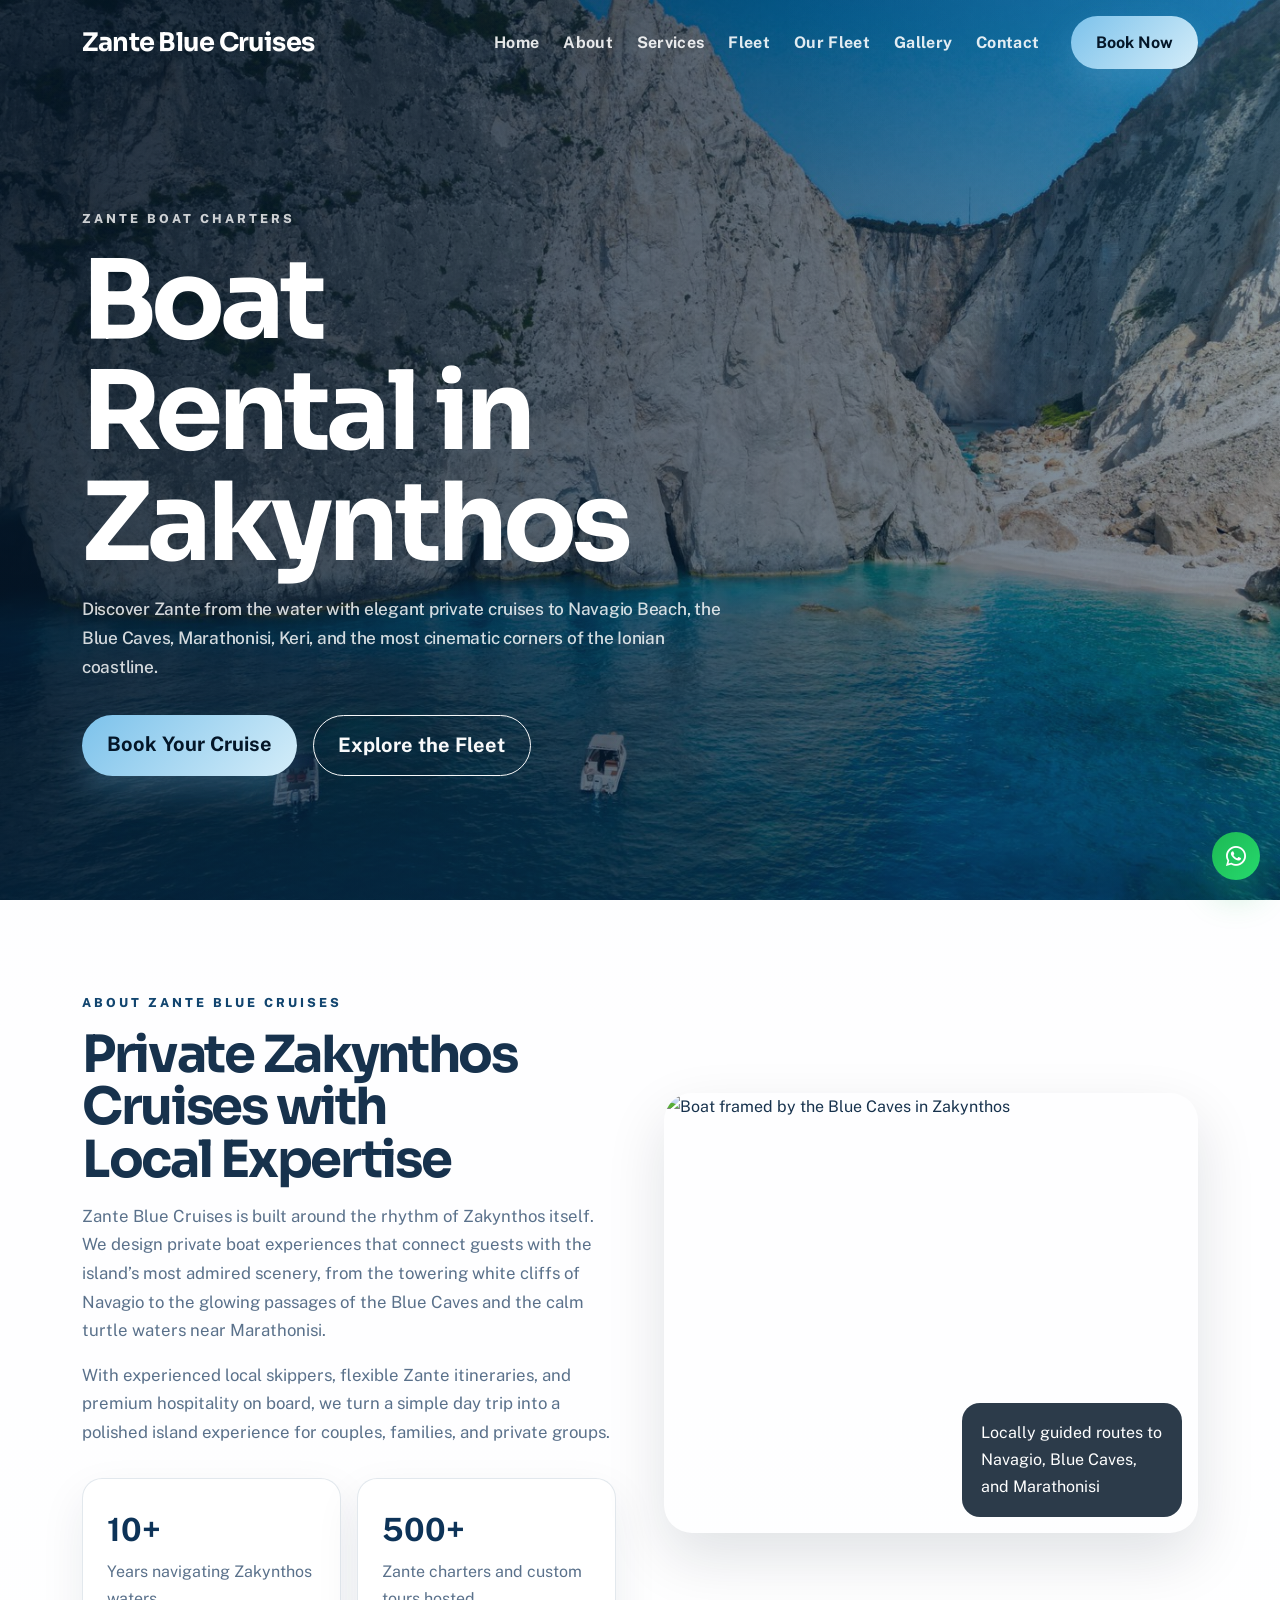
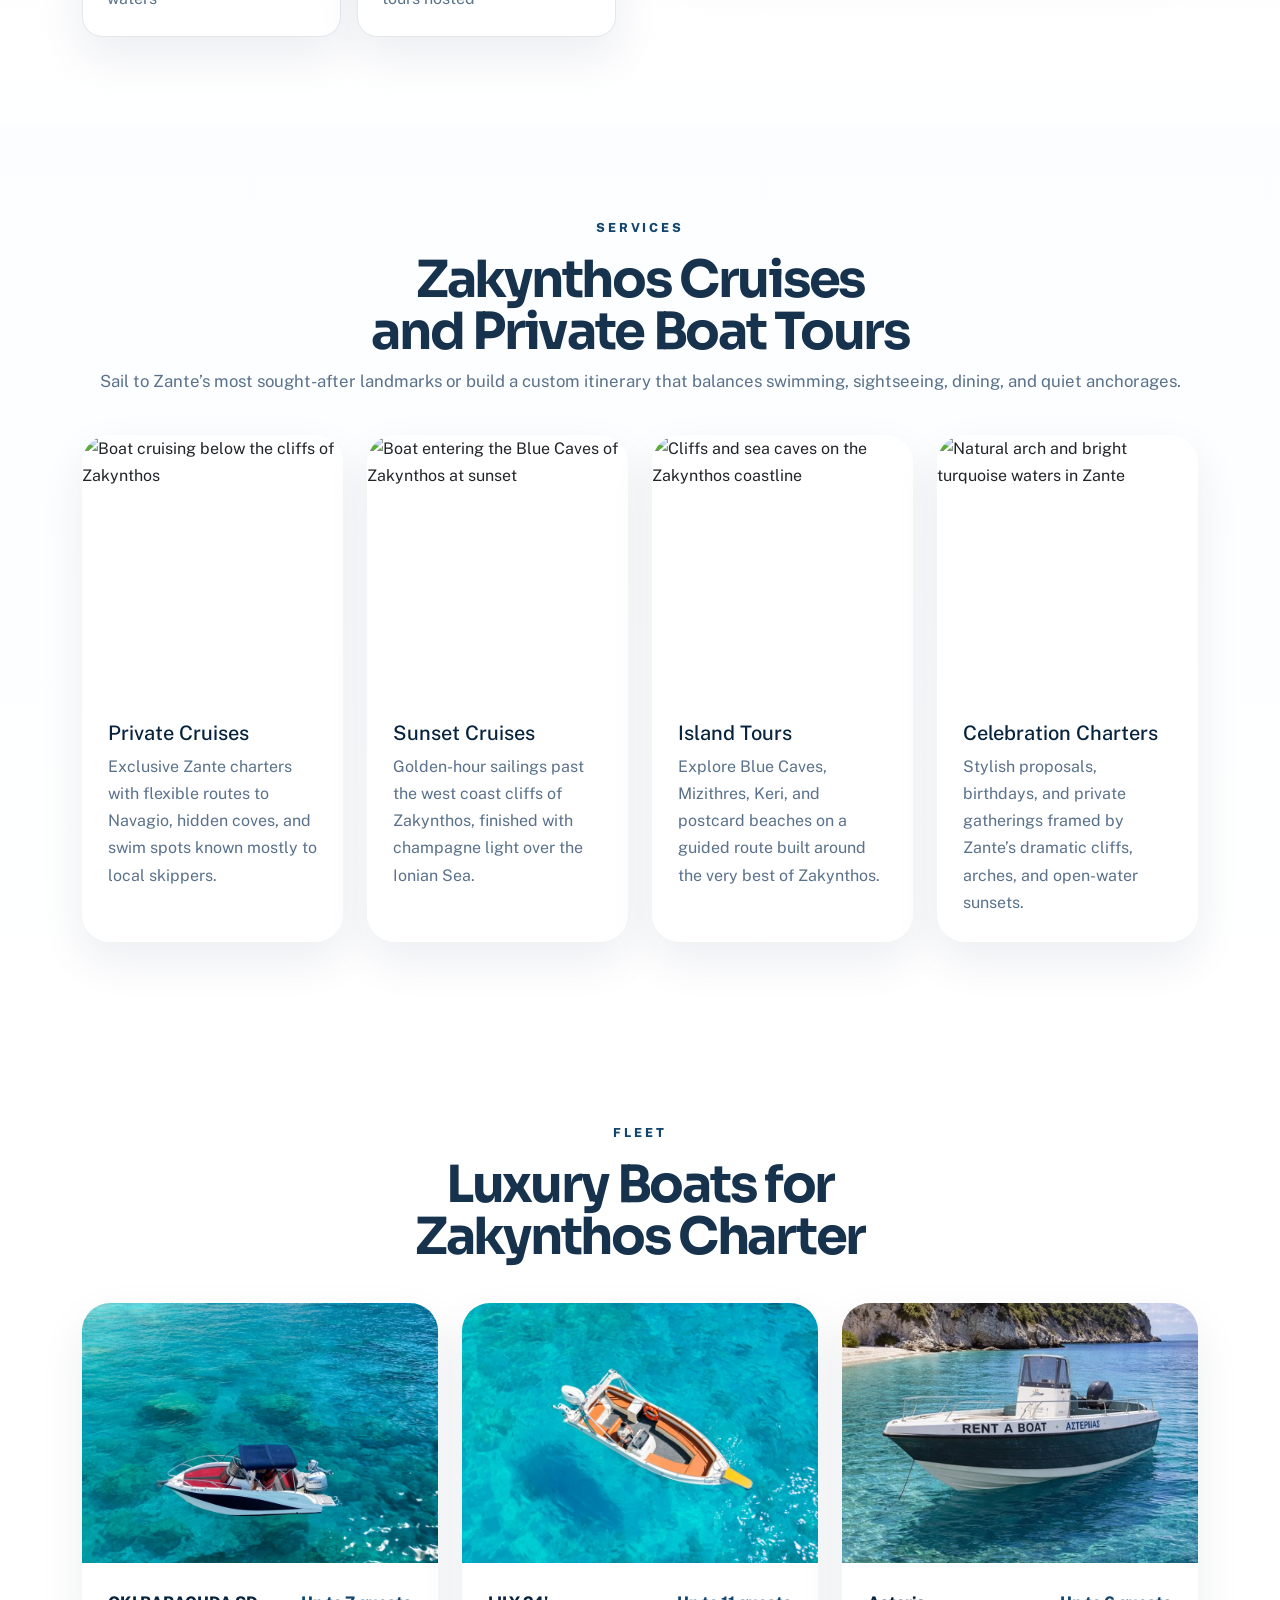
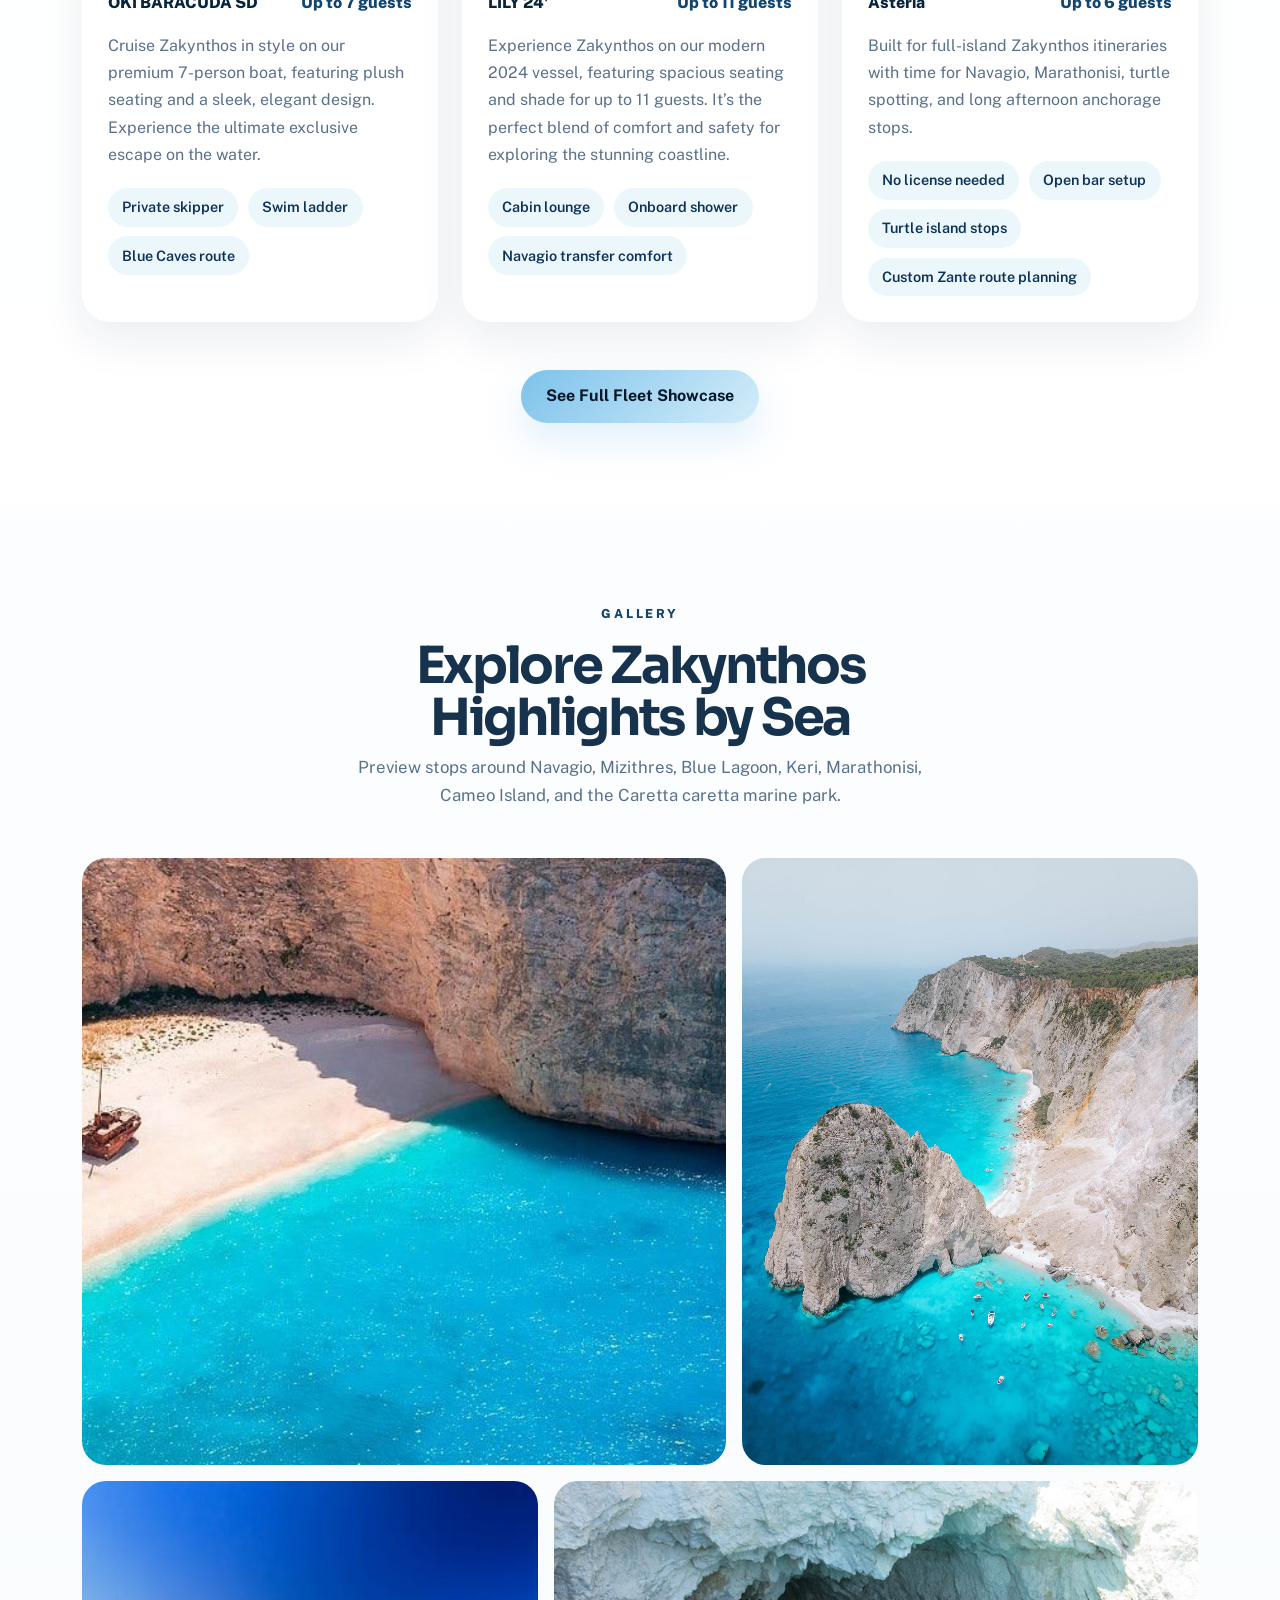
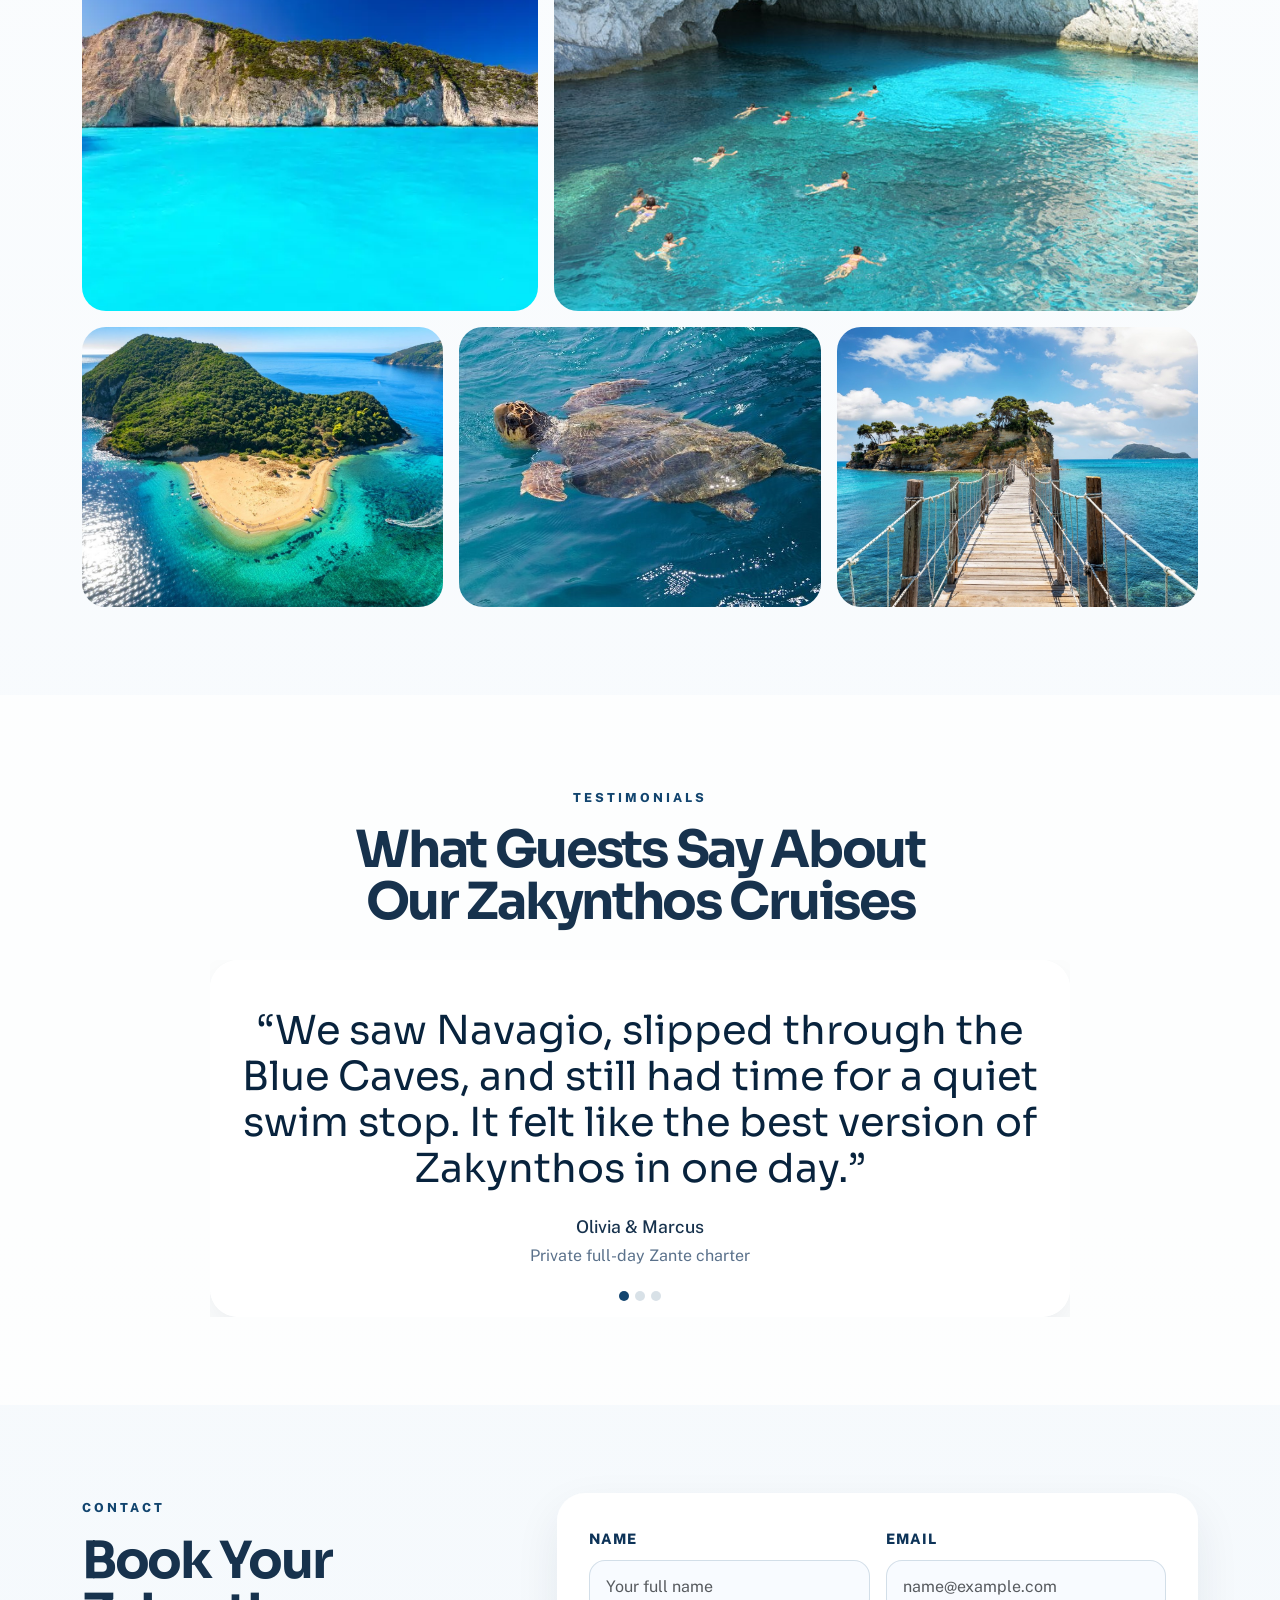
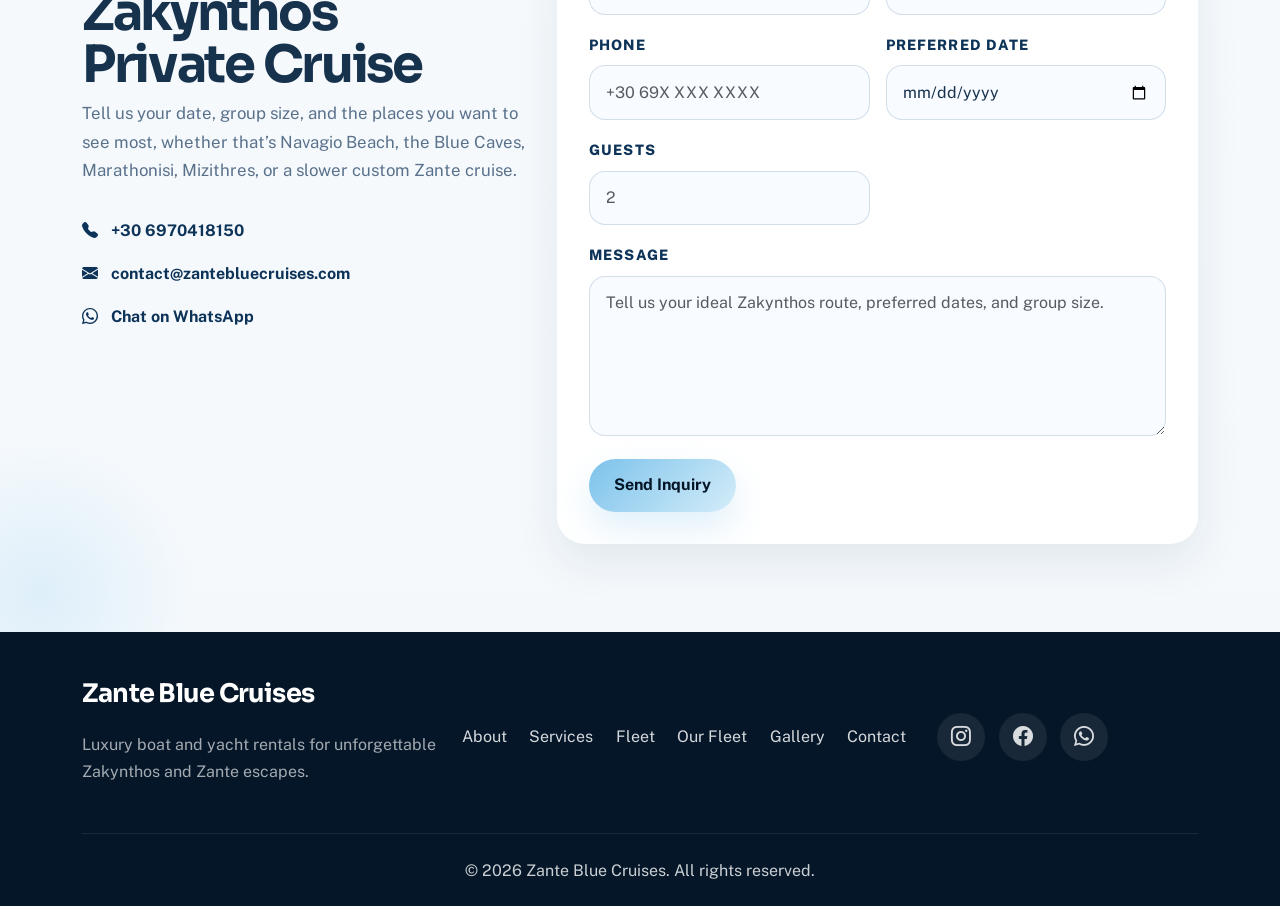
==== commit 95463c56: "ended changes" ====
--- a/index.html
+++ b/index.html
@@ -45,8 +45,8 @@
           "@type": "Organization",
           "name": "Zante Blue Cruises",
           "description": "Luxury boat rental and private yacht cruises in Zakynthos and Zante.",
-          "telephone": "+30 26950 99999",
-          "email": "hello@azurewake.com",
+          "telephone": "+30 6970418150",
+          "email": "contact@zantebluecruises.com",
           "areaServed": {
             "@type": "Place",
             "name": "Zakynthos, Greece"
@@ -327,6 +327,7 @@
                 </div>
                 <p class="card-text">Built for full-island Zakynthos itineraries with time for Navagio, Marathonisi, turtle spotting, and long afternoon anchorage stops.</p>
                 <ul class="feature-list">
+                  <li>No license needed</li>
                   <li>Open bar setup</li>
                   <li>Turtle island stops</li>
                   <li>Custom Zante route planning</li>
@@ -345,7 +346,10 @@
       <div class="container">
         <div class="section-heading text-center reveal">
           <p class="eyebrow text-accent">Gallery</p>
-          <h2 id="gallery-heading">Navagio, Blue Caves, and Zante by Sea</h2>
+          <h2 id="gallery-heading">Explore Zakynthos Highlights by Sea</h2>
+          <p class="section-copy mx-auto">
+            Preview stops around Navagio, Mizithres, Blue Lagoon, Keri, Marathonisi, Cameo Island, and the Caretta caretta marine park.
+          </p>
         </div>
         <div class="gallery-grid mt-5">
           <button
@@ -353,14 +357,17 @@
             type="button"
             data-bs-toggle="modal"
             data-bs-target="#galleryModal"
-            data-image="https://images.unsplash.com/photo-1570303380511-42219cf3e119?auto=format&fit=crop&fm=jpg&ixid=M3wxMjA3fDB8MHxwaG90by1wYWdlfHx8fGVufDB8fHx8fA%3D%3D&ixlib=rb-4.1.0&q=60&w=3000"
-            data-title="Navagio Bay, Zakynthos"
+            data-image="images/gallery/navagio.jpg"
+            data-title="Navagio"
           >
             <img
-              src="https://images.unsplash.com/photo-1570303380511-42219cf3e119?auto=format&fit=crop&fm=jpg&ixid=M3wxMjA3fDB8MHxwaG90by1wYWdlfHx8fGVufDB8fHx8fA%3D%3D&ixlib=rb-4.1.0&q=60&w=3000"
-              alt="Navagio Bay in Zakynthos with bright turquoise water and white cliffs"
+              src="images/gallery/navagio.jpg"
+              alt="Navagio Beach in Zakynthos with turquoise water and dramatic cliffs"
+              width="960"
+              height="480"
               loading="lazy"
               decoding="async"
+              fetchpriority="low"
             >
           </button>
           <button
@@ -368,14 +375,17 @@
             type="button"
             data-bs-toggle="modal"
             data-bs-target="#galleryModal"
-            data-image="https://images.unsplash.com/photo-1548678967-f1aec58f6fb2?auto=format&fit=crop&fm=jpg&ixid=M3wxMjA3fDB8MHxwaG90by1wYWdlfHx8fGVufDB8fHx8fA%3D%3D&ixlib=rb-4.1.0&q=60&w=3000"
-            data-title="Through the Blue Caves"
+            data-image="images/gallery/mizithres.jpg"
+            data-title="Mizithres"
           >
             <img
-              src="https://images.unsplash.com/photo-1548678967-f1aec58f6fb2?auto=format&fit=crop&fm=jpg&ixid=M3wxMjA3fDB8MHxwaG90by1wYWdlfHx8fGVufDB8fHx8fA%3D%3D&ixlib=rb-4.1.0&q=60&w=3000"
-              alt="Boat seen through the Blue Caves in Zakynthos"
+              src="images/gallery/mizithres.jpg"
+              alt="Mizithres rocks near Keri in Zakynthos above vivid blue sea"
+              width="900"
+              height="1200"
               loading="lazy"
               decoding="async"
+              fetchpriority="low"
             >
           </button>
           <button
@@ -383,14 +393,17 @@
             type="button"
             data-bs-toggle="modal"
             data-bs-target="#galleryModal"
-            data-image="https://images.unsplash.com/photo-1688406810599-979dd379ae98?auto=format&fit=crop&fm=jpg&ixid=M3wxMjA3fDB8MHxwaG90by1wYWdlfHx8fGVufDB8fHx8fA%3D%3D&ixlib=rb-4.1.0&q=60&w=3000"
-            data-title="Navagio from above"
+            data-image="images/gallery/blue-lagoon.webp"
+            data-title="Blue Lagoon / Cave of Love"
           >
             <img
-              src="https://images.unsplash.com/photo-1688406810599-979dd379ae98?auto=format&fit=crop&fm=jpg&ixid=M3wxMjA3fDB8MHxwaG90by1wYWdlfHx8fGVufDB8fHx8fA%3D%3D&ixlib=rb-4.1.0&q=60&w=3000"
-              alt="Aerial view of Navagio Beach and surrounding cliffs in Zakynthos"
+              src="images/gallery/blue-lagoon.webp"
+              alt="Blue Lagoon waters in Zakynthos with bright turquoise tones"
+              width="800"
+              height="534"
               loading="lazy"
               decoding="async"
+              fetchpriority="low"
             >
           </button>
           <button
@@ -398,14 +411,17 @@
             type="button"
             data-bs-toggle="modal"
             data-bs-target="#galleryModal"
-            data-image="https://images.pexels.com/photos/16048733/pexels-photo-16048733.jpeg?cs=srgb&dl=pexels-robin-james-bartlett-108196-16048733.jpg&fm=jpg"
-            data-title="Zakynthos cliffs and turquoise anchorages"
+            data-image="images/gallery/spilies-keri.jpg"
+            data-title="Spilies Keri"
           >
             <img
-              src="https://images.pexels.com/photos/16048733/pexels-photo-16048733.jpeg?cs=srgb&dl=pexels-robin-james-bartlett-108196-16048733.jpg&fm=jpg"
-              alt="Boats floating below rocky cliffs in Zakynthos"
+              src="images/gallery/spilies-keri.jpg"
+              alt="Sea caves at Keri in Zakynthos with cliffs and clear water"
+              width="750"
+              height="500"
               loading="lazy"
               decoding="async"
+              fetchpriority="low"
             >
           </button>
           <button
@@ -413,14 +429,17 @@
             type="button"
             data-bs-toggle="modal"
             data-bs-target="#galleryModal"
-            data-image="https://images.pexels.com/photos/12569994/pexels-photo-12569994.jpeg?cs=srgb&dl=pexels-suissounet-12569994.jpg&fm=jpg"
-            data-title="Natural arches and clear Zante water"
+            data-image="images/gallery/marathonisi.jpg"
+            data-title="Marathonisi"
           >
             <img
-              src="https://images.pexels.com/photos/12569994/pexels-photo-12569994.jpeg?cs=srgb&dl=pexels-suissounet-12569994.jpg&fm=jpg"
-              alt="Natural rock arch above turquoise water in Zakynthos"
+              src="images/gallery/marathonisi.jpg"
+              alt="Marathonisi island in Zakynthos with green slopes and bright shoreline"
+              width="1280"
+              height="852"
               loading="lazy"
               decoding="async"
+              fetchpriority="low"
             >
           </button>
           <button
@@ -428,14 +447,35 @@
             type="button"
             data-bs-toggle="modal"
             data-bs-target="#galleryModal"
-            data-image="https://images.pexels.com/photos/27645844/pexels-photo-27645844.jpeg?cs=srgb&dl=pexels-francesco-ungaro-27645844.jpg&fm=jpg"
-            data-title="The famous Navagio shipwreck beach"
+            data-image="images/gallery/caretta-caretta.jpg"
+            data-title="Caretta caretta"
           >
             <img
-              src="https://images.pexels.com/photos/27645844/pexels-photo-27645844.jpeg?cs=srgb&dl=pexels-francesco-ungaro-27645844.jpg&fm=jpg"
-              alt="Shipwreck resting on Navagio Beach in Zakynthos"
+              src="images/gallery/caretta-caretta.jpg"
+              alt="Caretta caretta turtle in the marine park waters of Zakynthos"
+              width="669"
+              height="446"
               loading="lazy"
               decoding="async"
+              fetchpriority="low"
+            >
+          </button>
+          <button
+            class="gallery-item reveal"
+            type="button"
+            data-bs-toggle="modal"
+            data-bs-target="#galleryModal"
+            data-image="images/gallery/cameo-island.jpg"
+            data-title="Cameo Island"
+          >
+            <img
+              src="images/gallery/cameo-island.jpg"
+              alt="Cameo Island in Zakynthos with the shoreline and bridge seen from above"
+              width="1400"
+              height="933"
+              loading="lazy"
+              decoding="async"
+              fetchpriority="low"
             >
           </button>
         </div>
@@ -499,9 +539,9 @@
               </p>
             </div>
             <div class="contact-details">
-              <a href="tel:+302695099999"><i class="bi bi-telephone-fill"></i> +30 6988702405</a>
-              <a href="mailto:hello@azurewake.com"><i class="bi bi-envelope-fill"></i> hello@azurewake.com</a>
-              <a href="https://wa.me/306988702405" target="_blank" rel="noopener noreferrer">
+              <a href="tel:+306970418150"><i class="bi bi-telephone-fill"></i> +30 6970418150</a>
+              <a href="mailto:contact@zantebluecruises.com"><i class="bi bi-envelope-fill"></i> contact@zantebluecruises.com</a>
+              <a href="https://wa.me/306970418150?text=Hello%2C%20I%27m%20interested%20in%20booking%20a%20boat%20cruise%20in%20Zakynthos.%20Could%20you%20share%20availability%20and%20prices%3F" target="_blank" rel="noopener noreferrer">
                 <i class="bi bi-whatsapp"></i> Chat on WhatsApp
               </a>
             </div>
@@ -595,7 +635,7 @@
             <a href="https://facebook.com" target="_blank" rel="noopener noreferrer" aria-label="Facebook">
               <i class="bi bi-facebook"></i>
             </a>
-            <a href="https://wa.me/306900000000" target="_blank" rel="noopener noreferrer" aria-label="WhatsApp">
+            <a href="https://wa.me/306970418150?text=Hello%2C%20I%27m%20interested%20in%20booking%20a%20boat%20cruise%20in%20Zakynthos.%20Could%20you%20share%20availability%20and%20prices%3F" target="_blank" rel="noopener noreferrer" aria-label="WhatsApp">
               <i class="bi bi-whatsapp"></i>
             </a>
           </div>
@@ -609,7 +649,7 @@
 
   <a
     class="whatsapp-float"
-    href="https://wa.me/306988702405"
+    href="https://wa.me/306970418150?text=Hello%2C%20I%27m%20interested%20in%20booking%20a%20boat%20cruise%20in%20Zakynthos.%20Could%20you%20share%20availability%20and%20prices%3F"
     target="_blank"
     rel="noopener noreferrer"
     aria-label="Chat with Zante Blue Cruises on WhatsApp"
--- a/css/styles.css
+++ b/css/styles.css
@@ -541,10 +541,14 @@
 }
 
 .gallery-item:nth-child(2),
-.gallery-item:nth-child(3),
+.gallery-item:nth-child(3) {
+  grid-column: span 5;
+}
+
 .gallery-item:nth-child(5),
-.gallery-item:nth-child(6) {
-  grid-column: span 5;
+.gallery-item:nth-child(6),
+.gallery-item:nth-child(7) {
+  grid-column: span 4;
 }
 
 .gallery-item img {
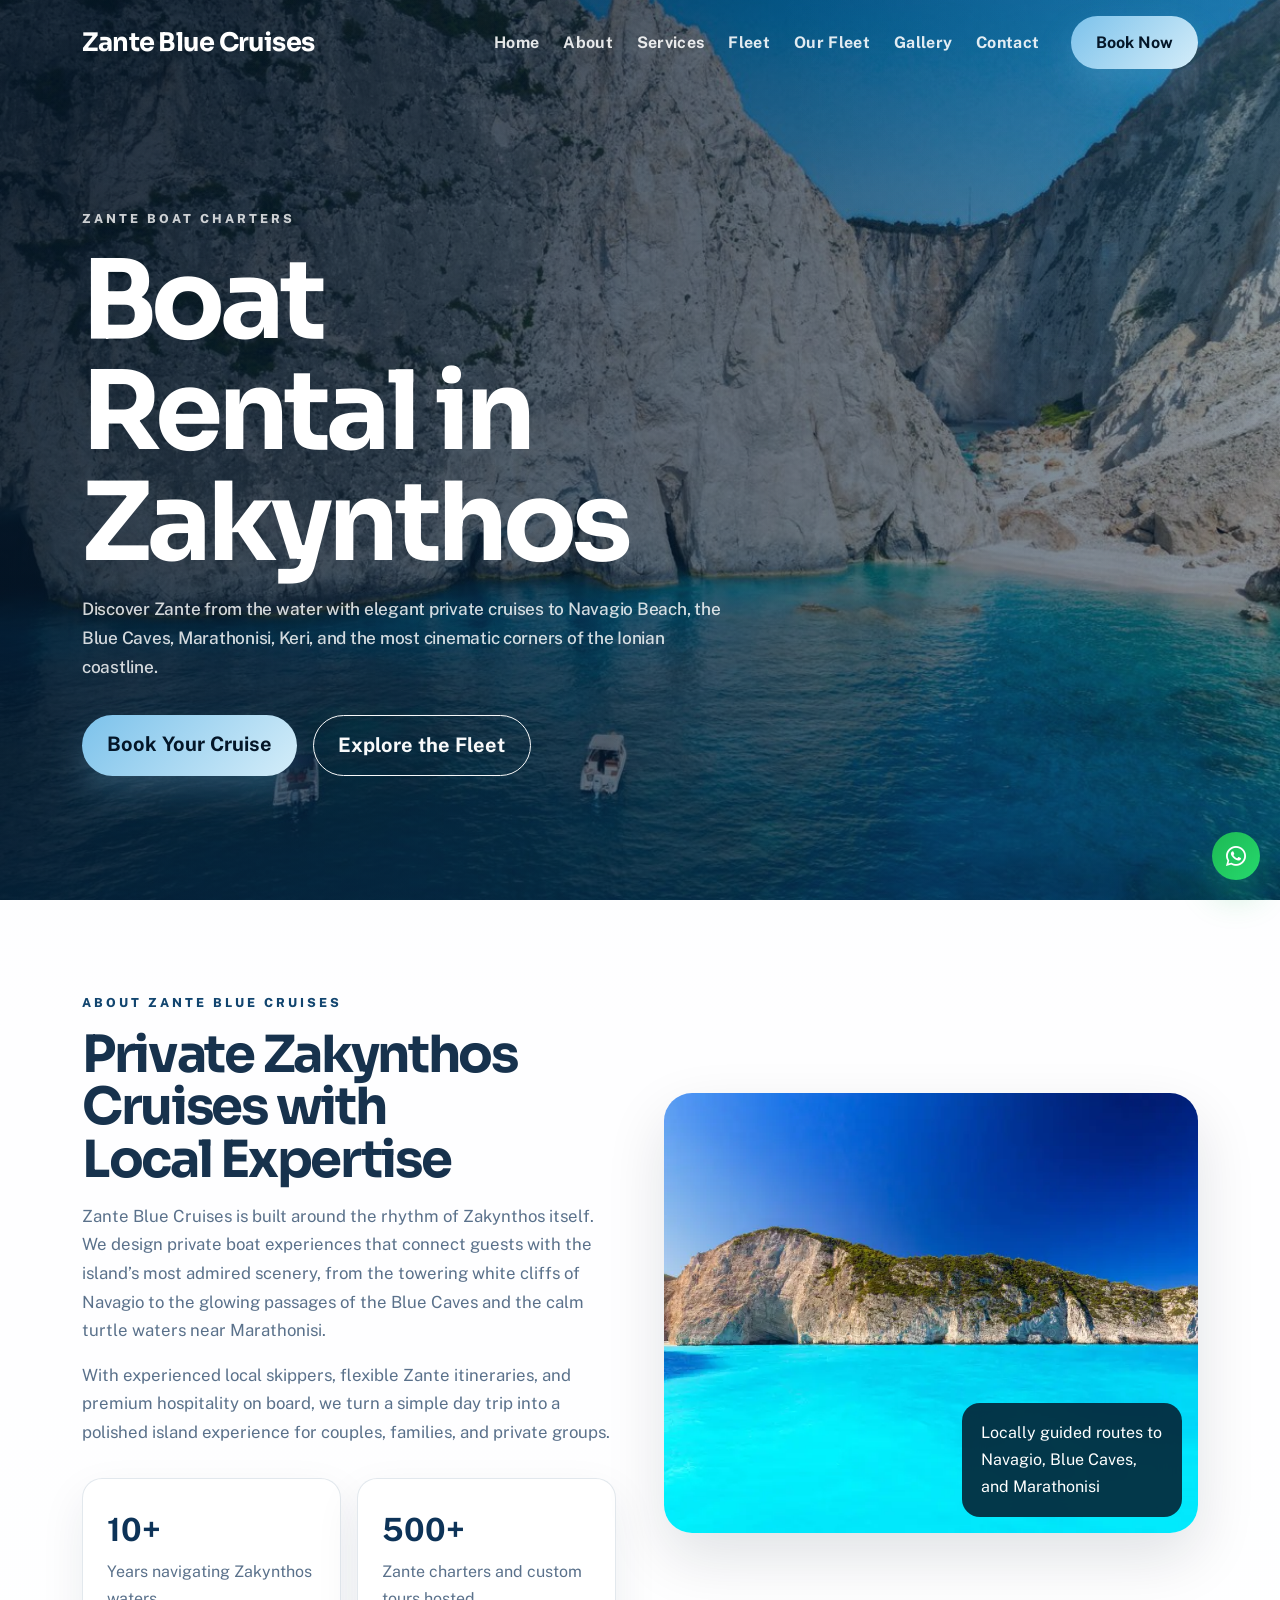
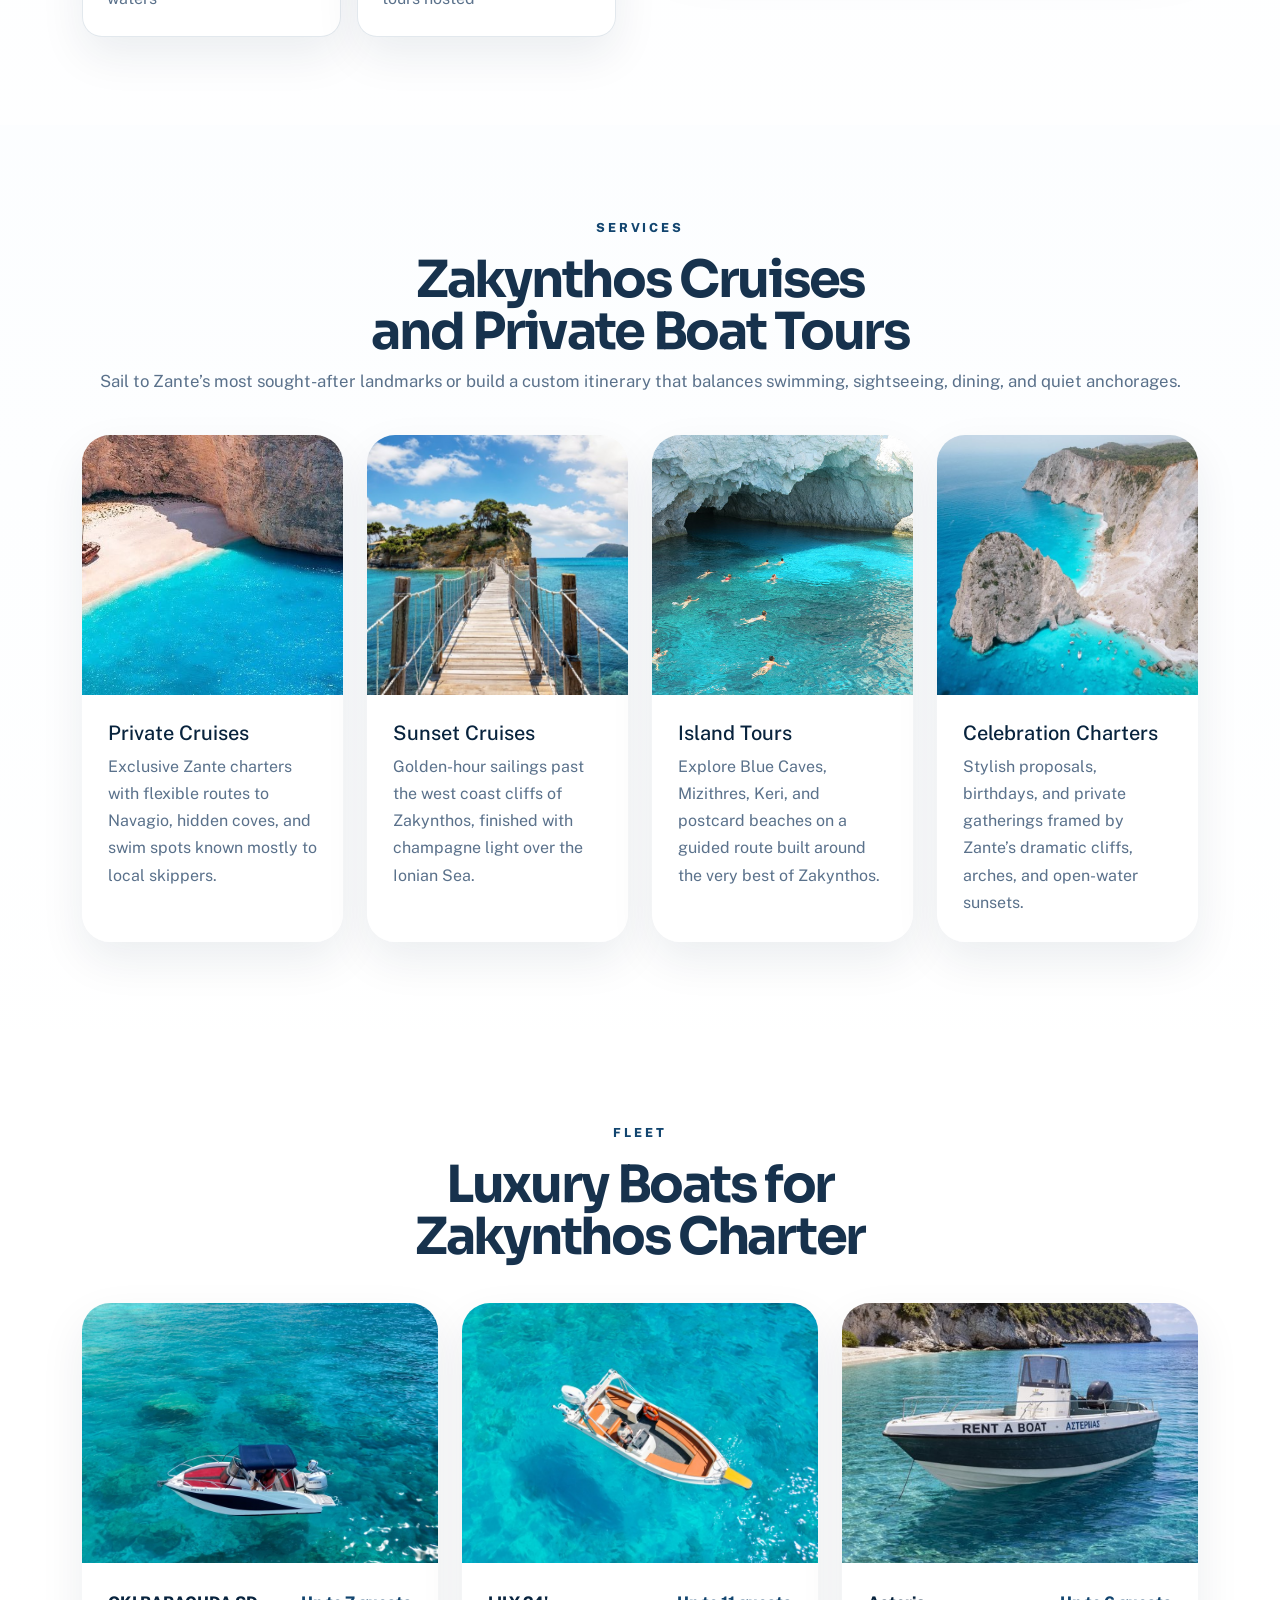
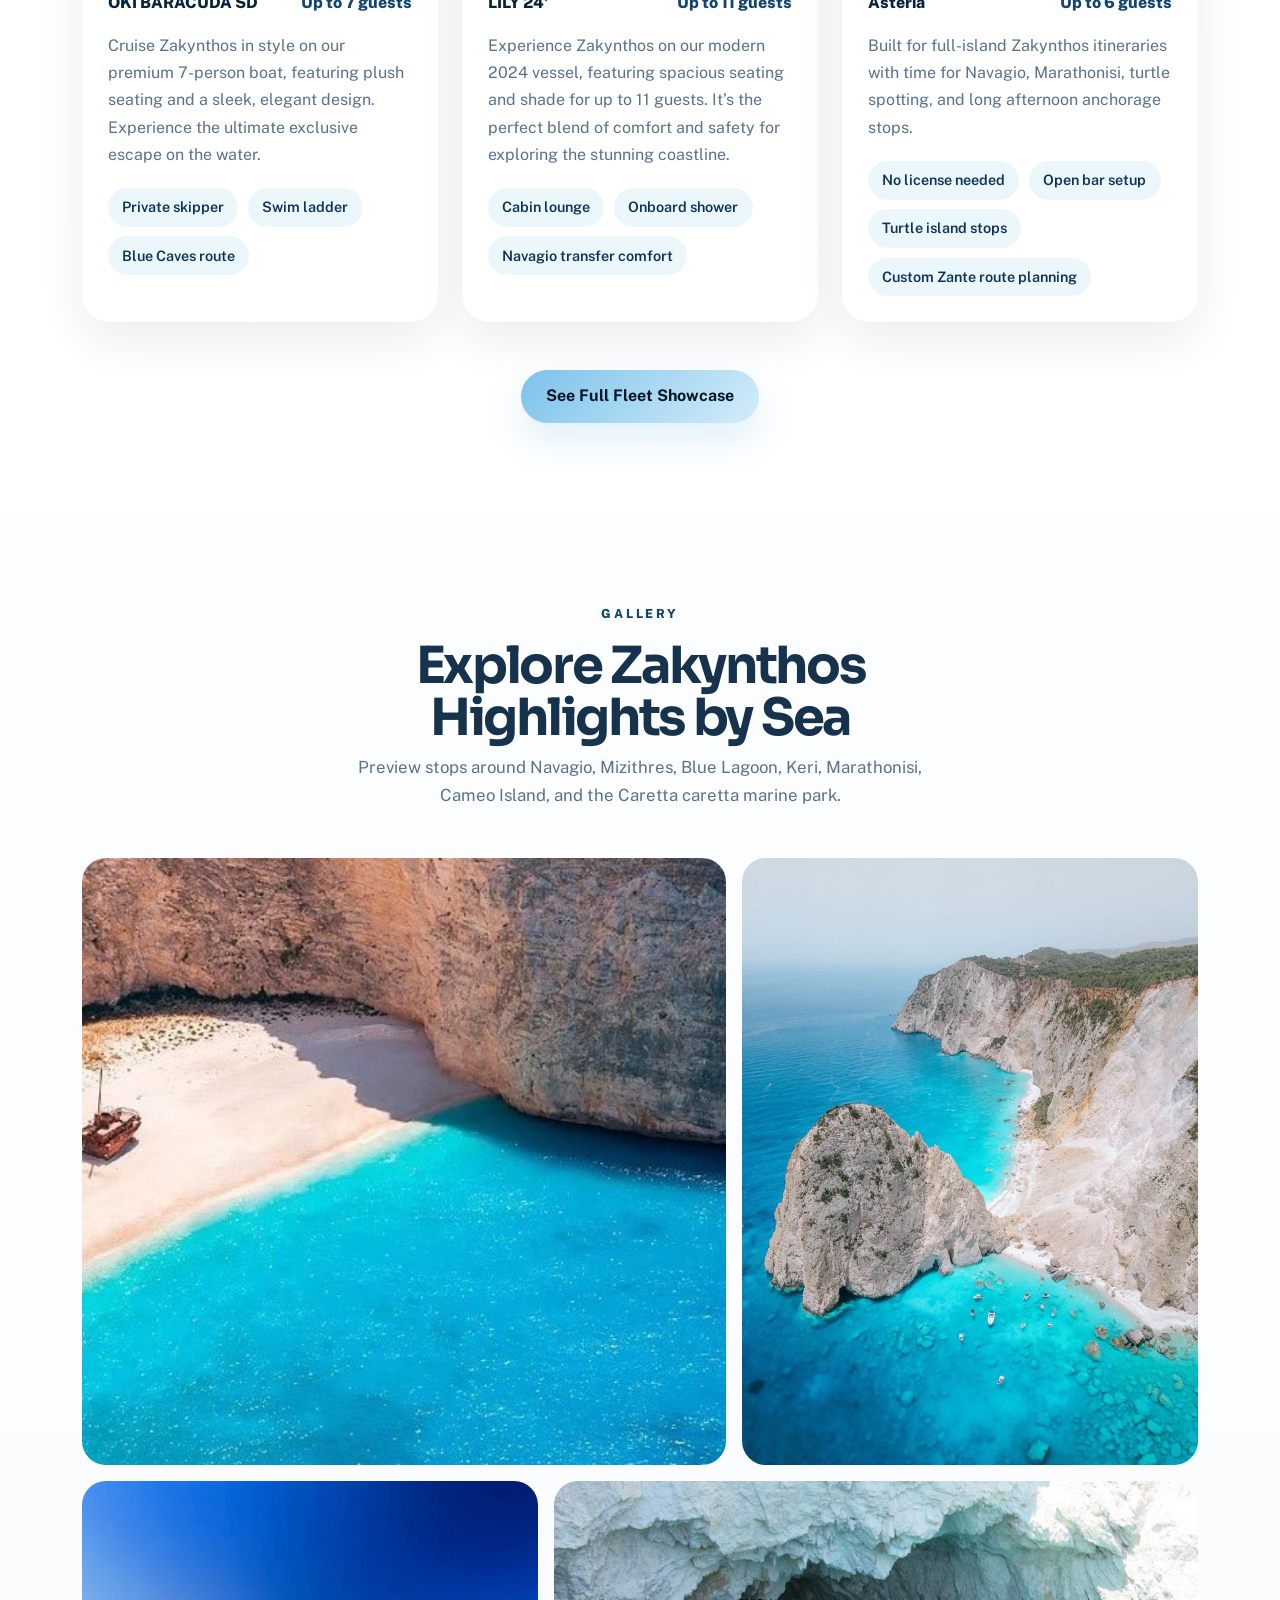
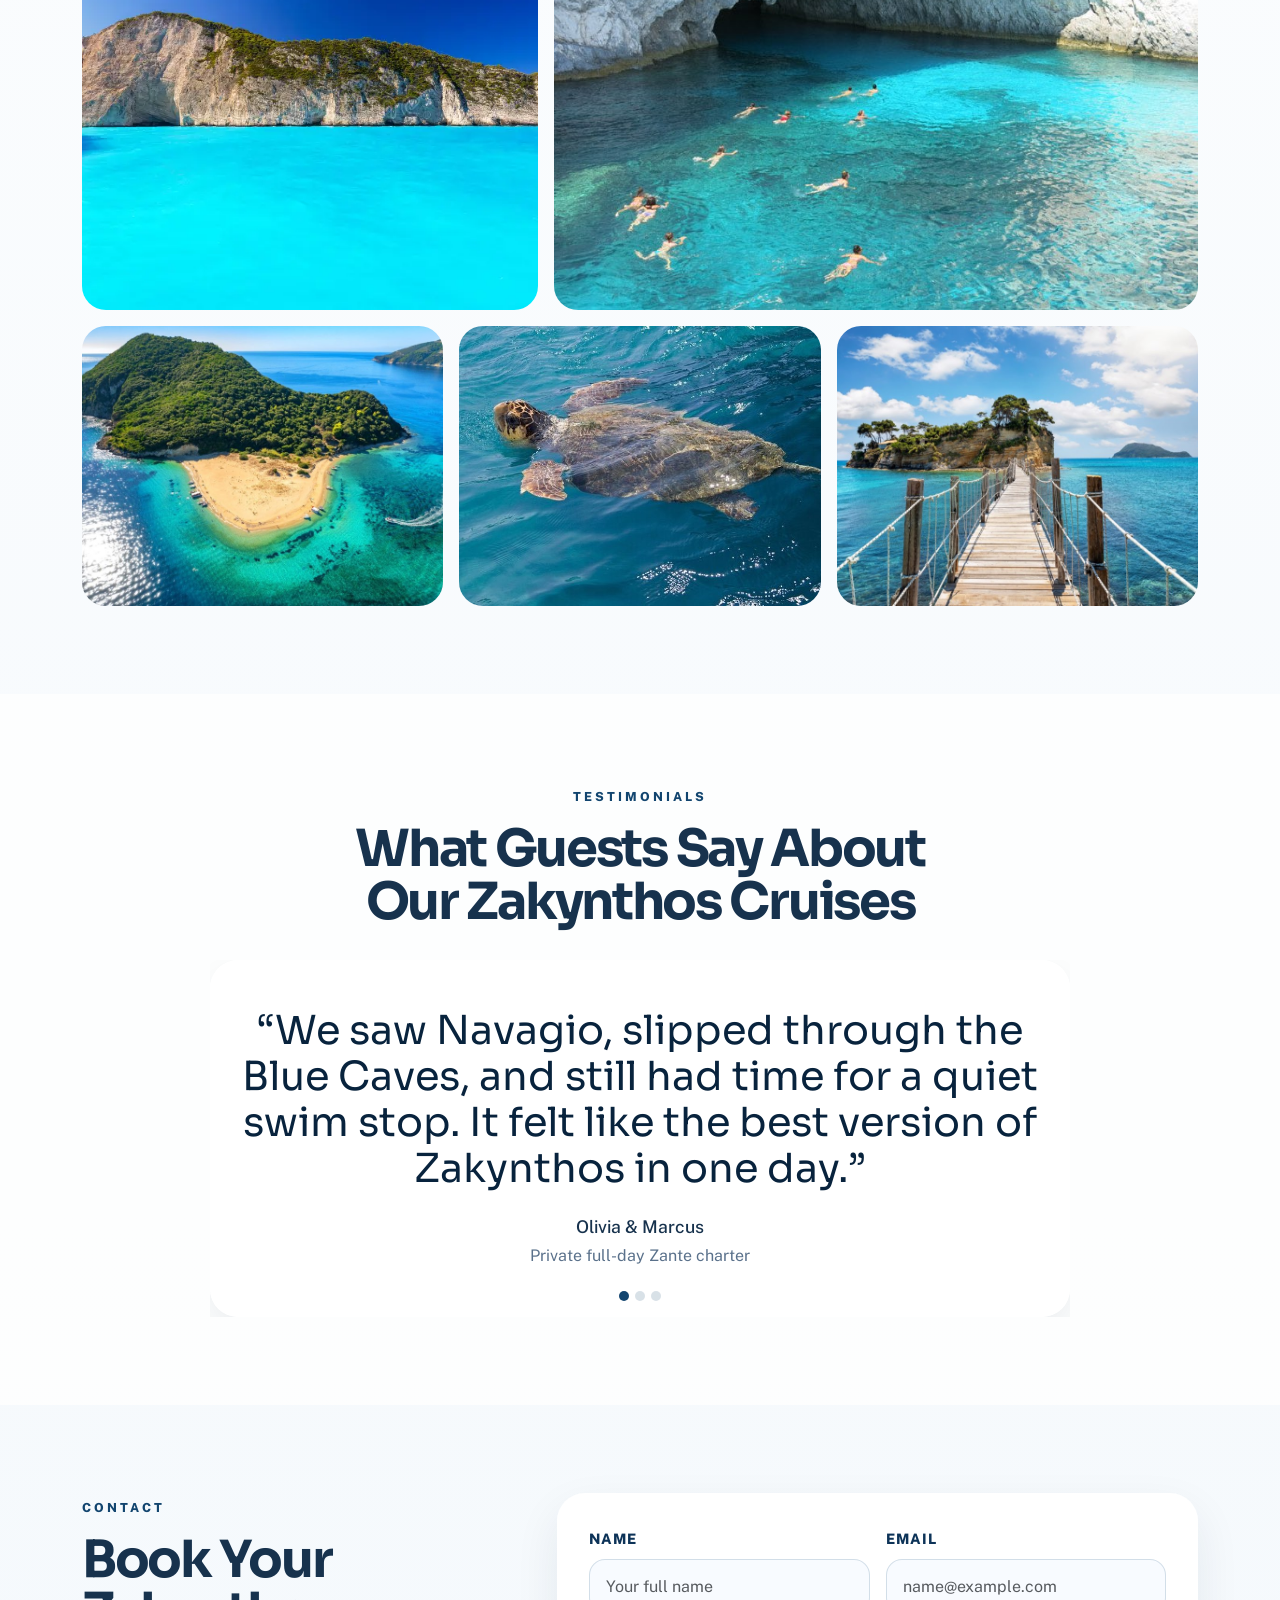
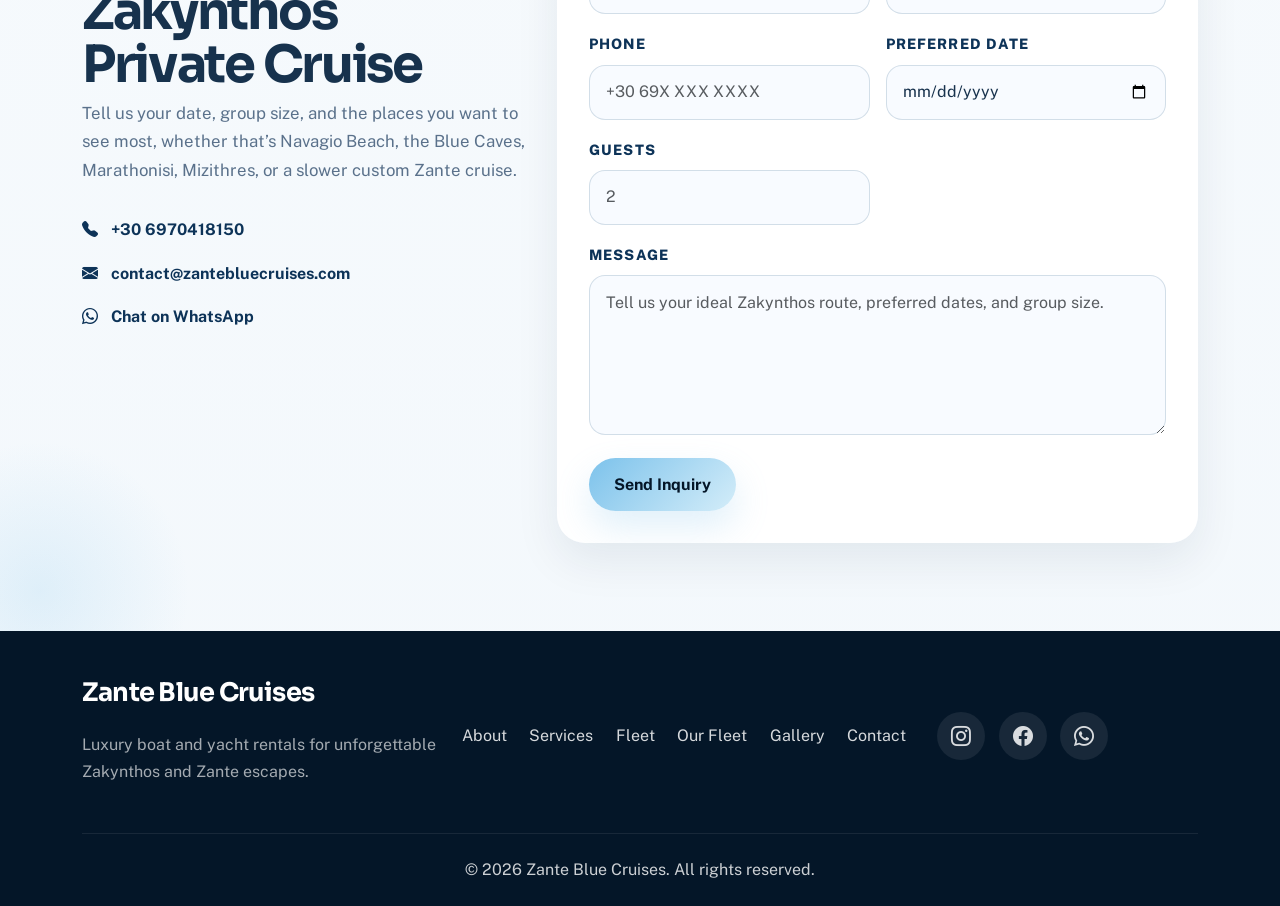
==== commit 52af81e7: "resize images" ====
--- a/index.html
+++ b/index.html
@@ -13,13 +13,13 @@
   <meta property="og:type" content="website">
   <meta property="og:title" content="Zakynthos Boat Rental & Luxury Cruises | Zante Blue Cruises">
   <meta property="og:description" content="Luxury boat rental in Zakynthos with private cruises to Navagio Beach, the Blue Caves, Marathonisi, and the best of Zante by sea.">
-  <meta property="og:image" content="https://images.pexels.com/photos/32863088/pexels-photo-32863088.jpeg?cs=srgb&dl=pexels-dan-aksel-jacobsen-2153708593-32863088.jpg&fm=jpg">
+  <meta property="og:image" content="images/home/hero-1280.jpg">
   <meta property="og:site_name" content="Zante Blue Cruises">
   <meta name="twitter:card" content="summary_large_image">
   <meta name="twitter:title" content="Zakynthos Boat Rental & Luxury Cruises | Zante Blue Cruises">
   <meta name="twitter:description" content="Private Zakynthos boat cruises to Navagio, the Blue Caves, Marathonisi, and more.">
-  <meta name="twitter:image" content="https://images.pexels.com/photos/32863088/pexels-photo-32863088.jpeg?cs=srgb&dl=pexels-dan-aksel-jacobsen-2153708593-32863088.jpg&fm=jpg">
-  <link rel="preload" as="image" href="images/hero-1400.jpg" fetchpriority="high">
+  <meta name="twitter:image" content="images/home/hero-1280.jpg">
+  <link rel="preload" as="image" href="images/home/hero-1280.jpg" fetchpriority="high">
   <link rel="preconnect" href="https://fonts.googleapis.com">
   <link rel="preconnect" href="https://fonts.gstatic.com" crossorigin>
   <link
@@ -51,7 +51,7 @@
             "@type": "Place",
             "name": "Zakynthos, Greece"
           },
-          "image": "https://images.pexels.com/photos/32863088/pexels-photo-32863088.jpeg?cs=srgb&dl=pexels-dan-aksel-jacobsen-2153708593-32863088.jpg&fm=jpg"
+          "image": "images/home/hero-1280.jpg"
         },
         {
           "@type": "Service",
@@ -163,11 +163,14 @@
           <div class="col-lg-6 reveal">
             <div class="image-stack">
               <img
-                src="https://images.unsplash.com/photo-1548678967-f1aec58f6fb2?auto=format&fit=crop&fm=jpg&ixid=M3wxMjA3fDB8MHxwaG90by1wYWdlfHx8fGVufDB8fHx8fA%3D%3D&ixlib=rb-4.1.0&q=60&w=3000"
-                alt="Boat framed by the Blue Caves in Zakynthos"
+                src="images/home/about-blue-lagoon.webp"
+                alt="Bright blue Zakynthos waters near the Blue Caves"
                 class="img-fluid about-main-image"
+                width="800"
+                height="534"
                 loading="eager"
                 decoding="async"
+                fetchpriority="high"
               >
               <div class="experience-badge">
                 <span>Locally guided routes to Navagio, Blue Caves, and Marathonisi</span>
@@ -191,9 +194,11 @@
           <div class="col-md-6 col-xl-3 reveal">
             <article class="card service-card h-100 border-0">
               <img
-                src="https://images.pexels.com/photos/32863088/pexels-photo-32863088.jpeg?cs=srgb&dl=pexels-dan-aksel-jacobsen-2153708593-32863088.jpg&fm=jpg"
+                src="images/home/service-navagio.jpg"
                 class="card-img-top"
-                alt="Boat cruising below the cliffs of Zakynthos"
+                alt="Navagio Bay in Zakynthos with cliffs and turquoise water"
+                width="800"
+                height="400"
                 loading="lazy"
                 decoding="async"
               >
@@ -206,9 +211,11 @@
           <div class="col-md-6 col-xl-3 reveal">
             <article class="card service-card h-100 border-0">
               <img
-                src="https://images.pexels.com/photos/24742286/pexels-photo-24742286.jpeg?cs=srgb&dl=pexels-lorenzo-barbato-1306421329-24742286.jpg&fm=jpg"
+                src="images/home/service-cameo.jpg"
                 class="card-img-top"
-                alt="Boat entering the Blue Caves of Zakynthos at sunset"
+                alt="Scenic Zakynthos coastline for sunset cruising"
+                width="900"
+                height="600"
                 loading="lazy"
                 decoding="async"
               >
@@ -221,9 +228,11 @@
           <div class="col-md-6 col-xl-3 reveal">
             <article class="card service-card h-100 border-0">
               <img
-                src="https://images.pexels.com/photos/26988309/pexels-photo-26988309.jpeg?cs=srgb&dl=pexels-vlad-marius-1485601494-26988309.jpg&fm=jpg"
+                src="images/home/service-keri.jpg"
                 class="card-img-top"
                 alt="Cliffs and sea caves on the Zakynthos coastline"
+                width="750"
+                height="500"
                 loading="lazy"
                 decoding="async"
               >
@@ -236,9 +245,11 @@
           <div class="col-md-6 col-xl-3 reveal">
             <article class="card service-card h-100 border-0">
               <img
-                src="https://images.pexels.com/photos/12569994/pexels-photo-12569994.jpeg?cs=srgb&dl=pexels-suissounet-12569994.jpg&fm=jpg"
+                src="images/home/service-mizithres.jpg"
                 class="card-img-top"
-                alt="Natural arch and bright turquoise waters in Zante"
+                alt="Mizithres cliffs and bright waters in Zakynthos"
+                width="600"
+                height="800"
                 loading="lazy"
                 decoding="async"
               >
@@ -361,10 +372,10 @@
             data-title="Navagio"
           >
             <img
-              src="images/gallery/navagio.jpg"
+              src="images/gallery/thumbs/navagio.jpg"
               alt="Navagio Beach in Zakynthos with turquoise water and dramatic cliffs"
-              width="960"
-              height="480"
+              width="900"
+              height="450"
               loading="lazy"
               decoding="async"
               fetchpriority="low"
@@ -379,10 +390,10 @@
             data-title="Mizithres"
           >
             <img
-              src="images/gallery/mizithres.jpg"
+              src="images/gallery/thumbs/mizithres.jpg"
               alt="Mizithres rocks near Keri in Zakynthos above vivid blue sea"
-              width="900"
-              height="1200"
+              width="675"
+              height="900"
               loading="lazy"
               decoding="async"
               fetchpriority="low"
@@ -397,7 +408,7 @@
             data-title="Blue Lagoon / Cave of Love"
           >
             <img
-              src="images/gallery/blue-lagoon.webp"
+              src="images/gallery/thumbs/blue-lagoon.webp"
               alt="Blue Lagoon waters in Zakynthos with bright turquoise tones"
               width="800"
               height="534"
@@ -415,10 +426,10 @@
             data-title="Spilies Keri"
           >
             <img
-              src="images/gallery/spilies-keri.jpg"
+              src="images/gallery/thumbs/spilies-keri.jpg"
               alt="Sea caves at Keri in Zakynthos with cliffs and clear water"
-              width="750"
-              height="500"
+              width="850"
+              height="567"
               loading="lazy"
               decoding="async"
               fetchpriority="low"
@@ -433,10 +444,10 @@
             data-title="Marathonisi"
           >
             <img
-              src="images/gallery/marathonisi.jpg"
+              src="images/gallery/thumbs/marathonisi.jpg"
               alt="Marathonisi island in Zakynthos with green slopes and bright shoreline"
-              width="1280"
-              height="852"
+              width="900"
+              height="599"
               loading="lazy"
               decoding="async"
               fetchpriority="low"
@@ -451,7 +462,7 @@
             data-title="Caretta caretta"
           >
             <img
-              src="images/gallery/caretta-caretta.jpg"
+              src="images/gallery/thumbs/caretta-caretta.jpg"
               alt="Caretta caretta turtle in the marine park waters of Zakynthos"
               width="669"
               height="446"
@@ -469,10 +480,10 @@
             data-title="Cameo Island"
           >
             <img
-              src="images/gallery/cameo-island.jpg"
+              src="images/gallery/thumbs/cameo-island.jpg"
               alt="Cameo Island in Zakynthos with the shoreline and bridge seen from above"
-              width="1400"
-              height="933"
+              width="900"
+              height="600"
               loading="lazy"
               decoding="async"
               fetchpriority="low"
--- a/css/styles.css
+++ b/css/styles.css
@@ -245,7 +245,7 @@
   background-color: var(--navy-950);
   background:
     linear-gradient(120deg, rgba(4, 22, 40, 0.84) 8%, rgba(8, 35, 61, 0.56) 44%, rgba(12, 59, 92, 0.2) 100%),
-    url("../images/hero-1400.jpg") center/cover no-repeat;
+    url("../images/home/hero-1280.jpg") center/cover no-repeat;
   overflow: hidden;
 }
 
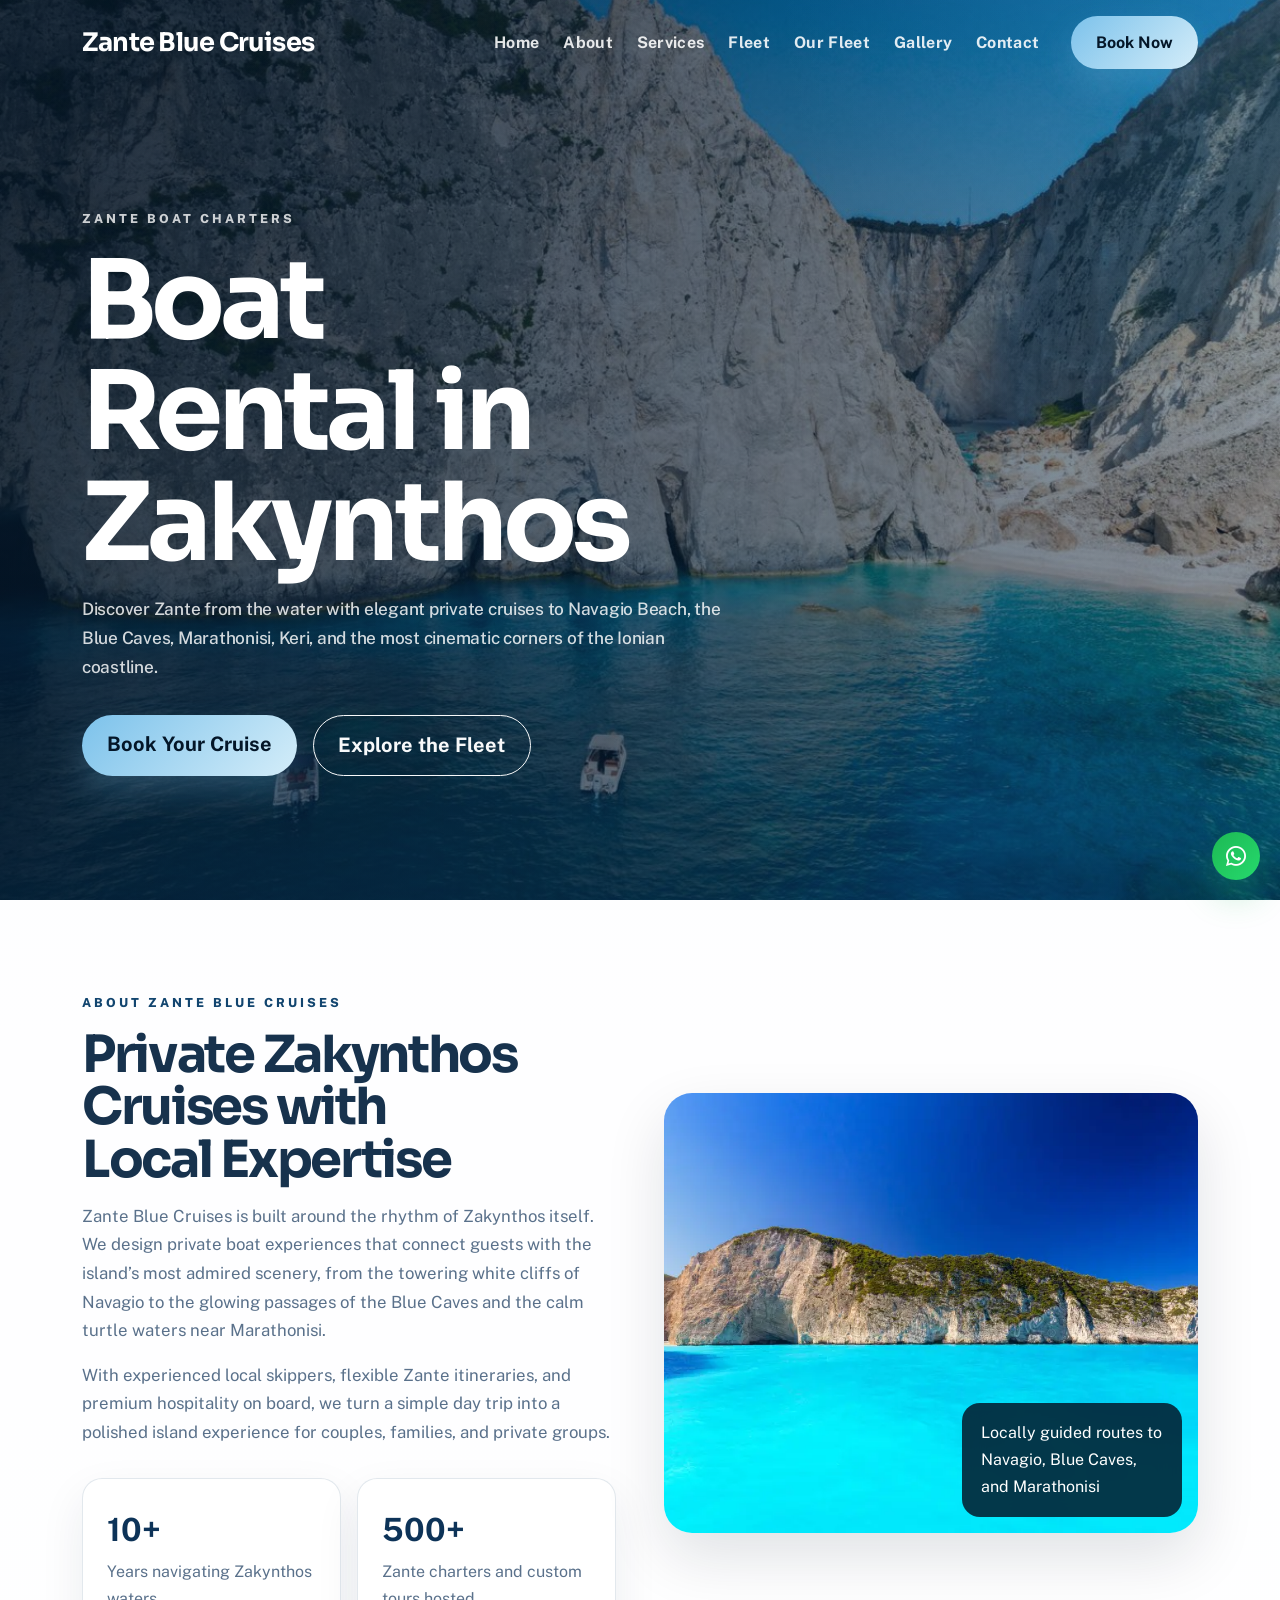
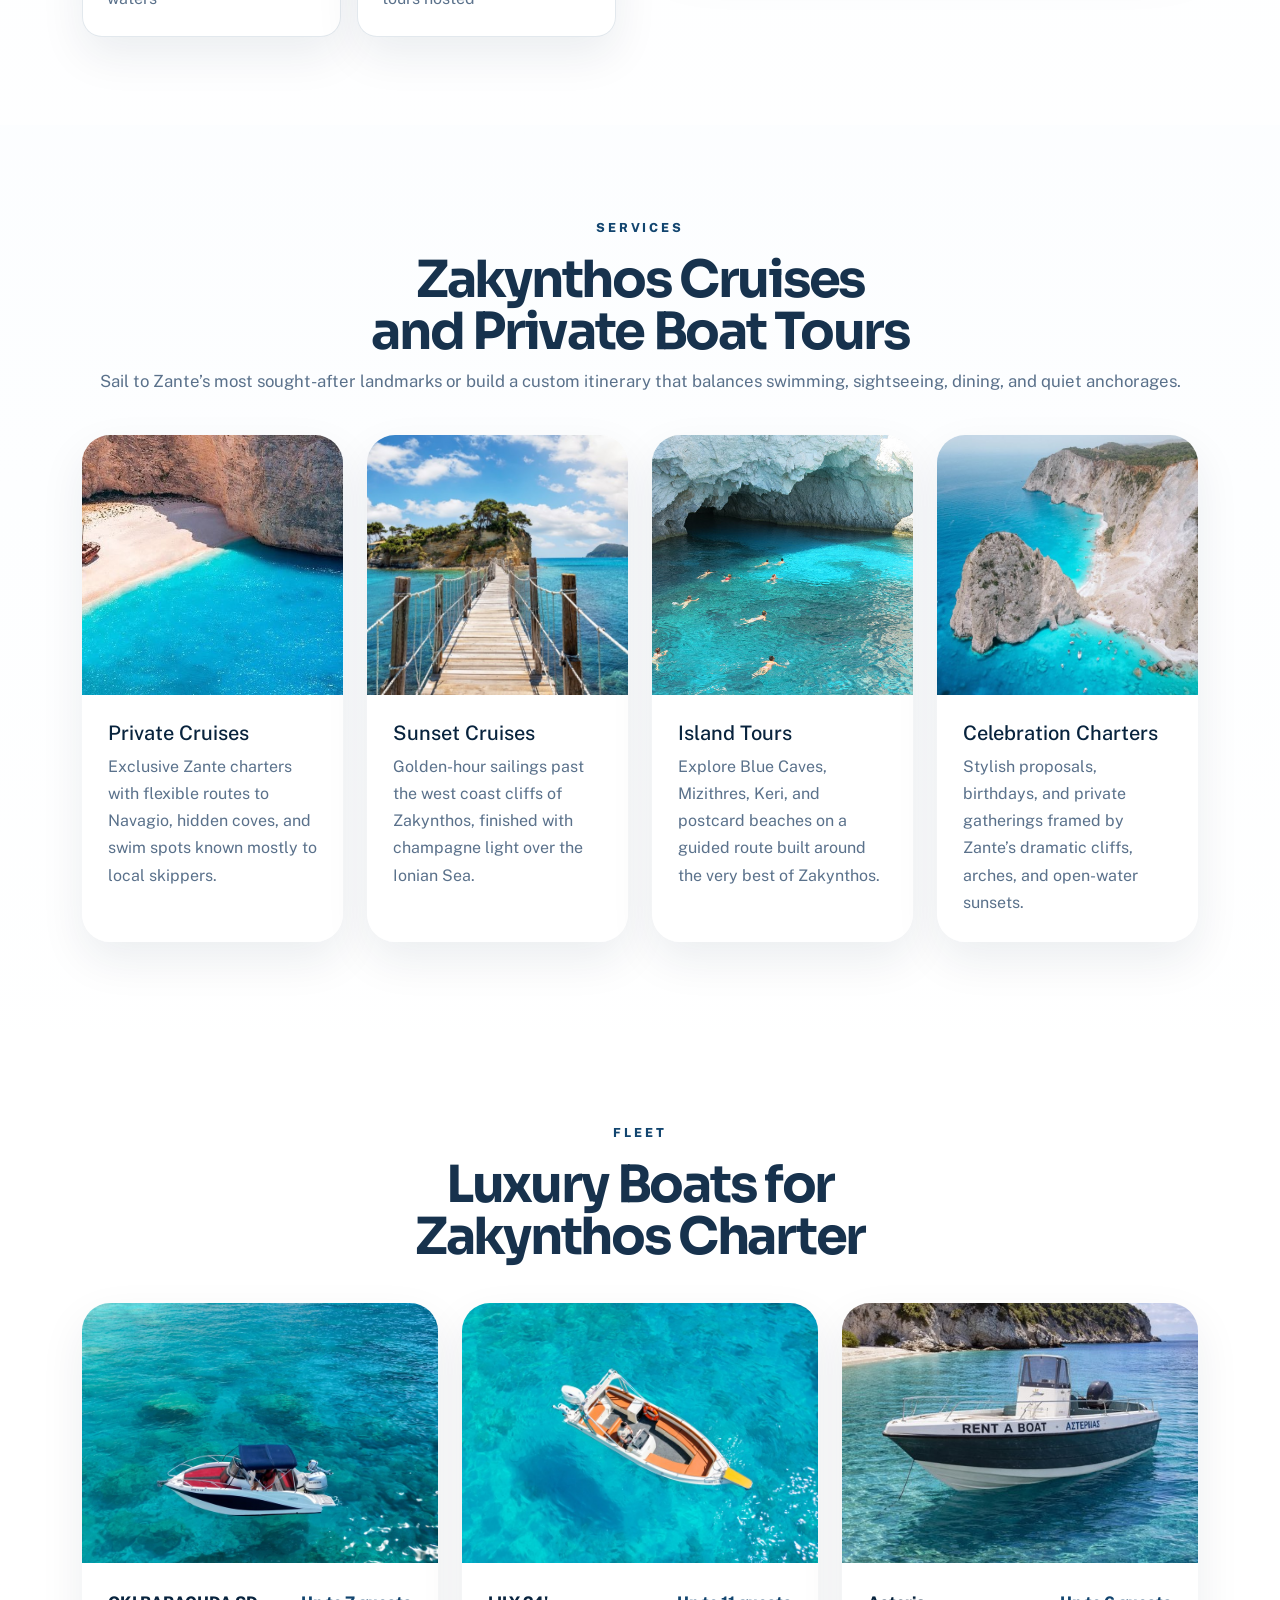
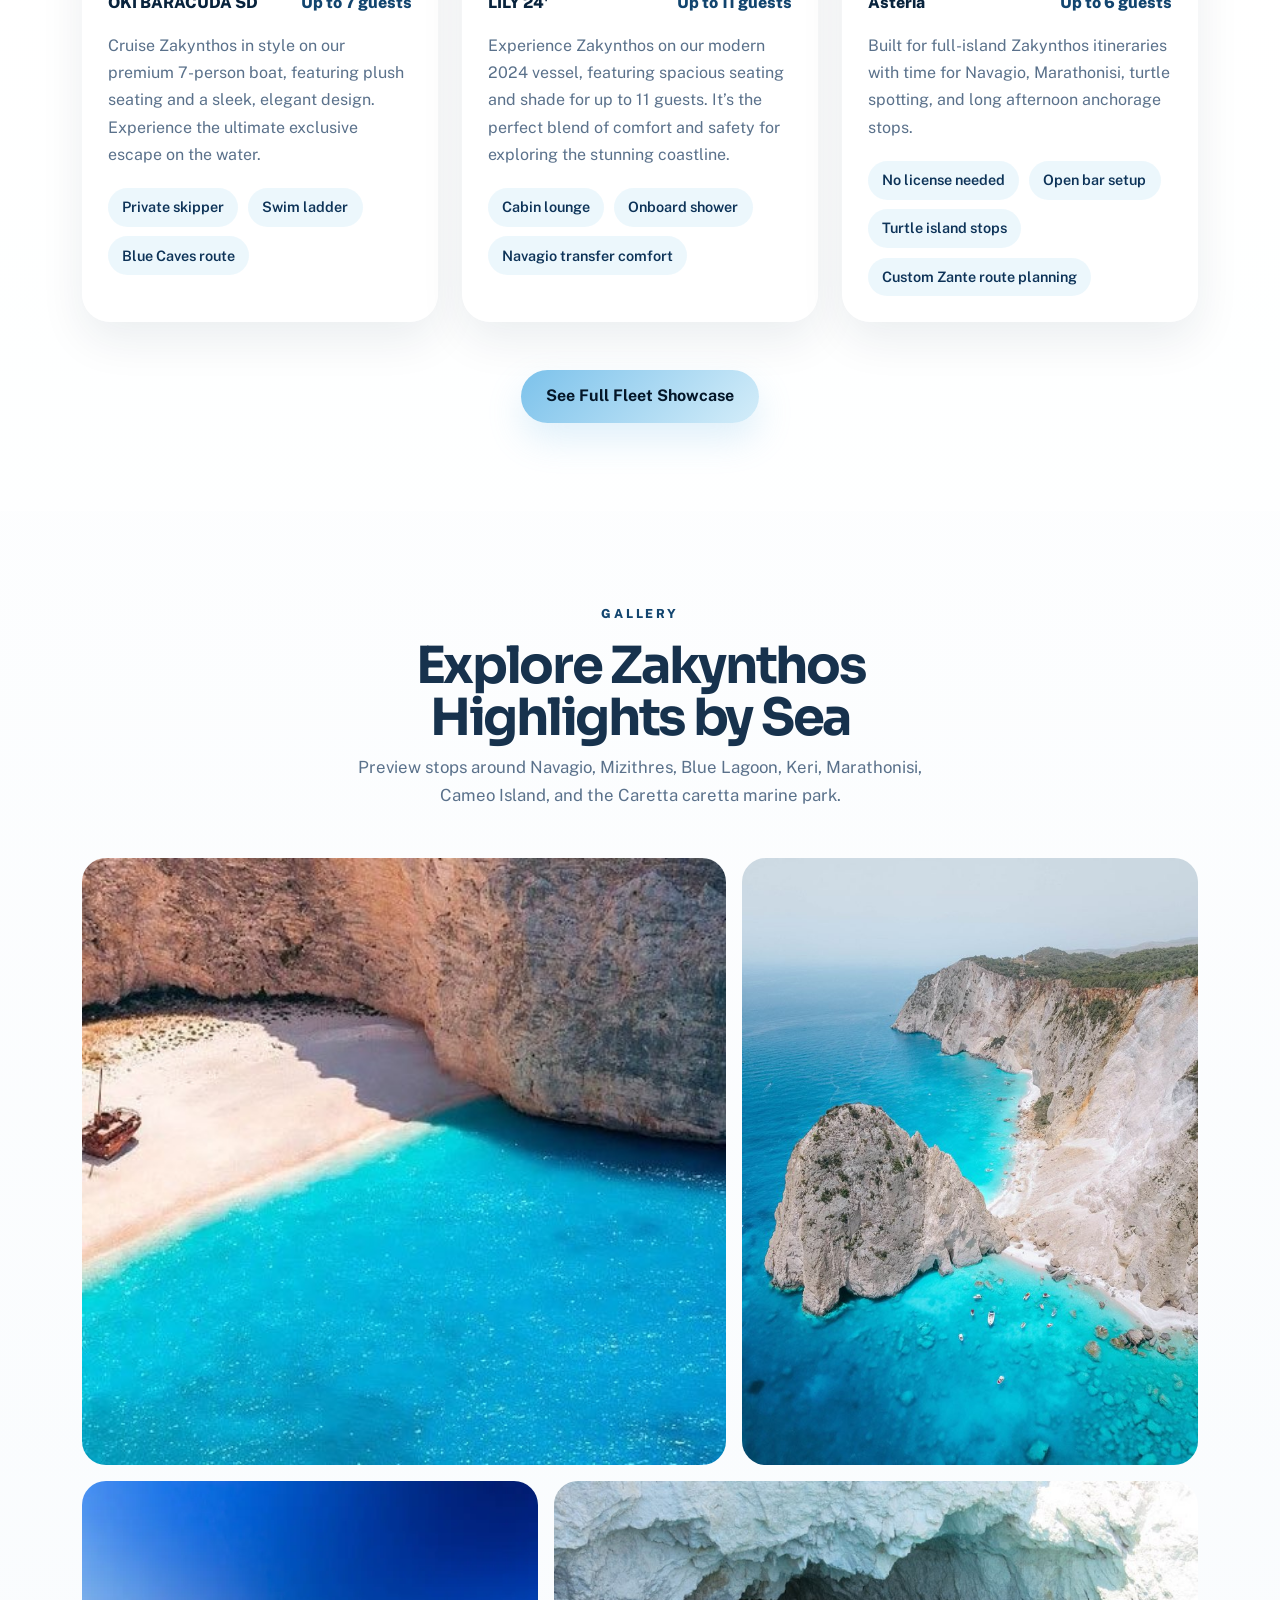
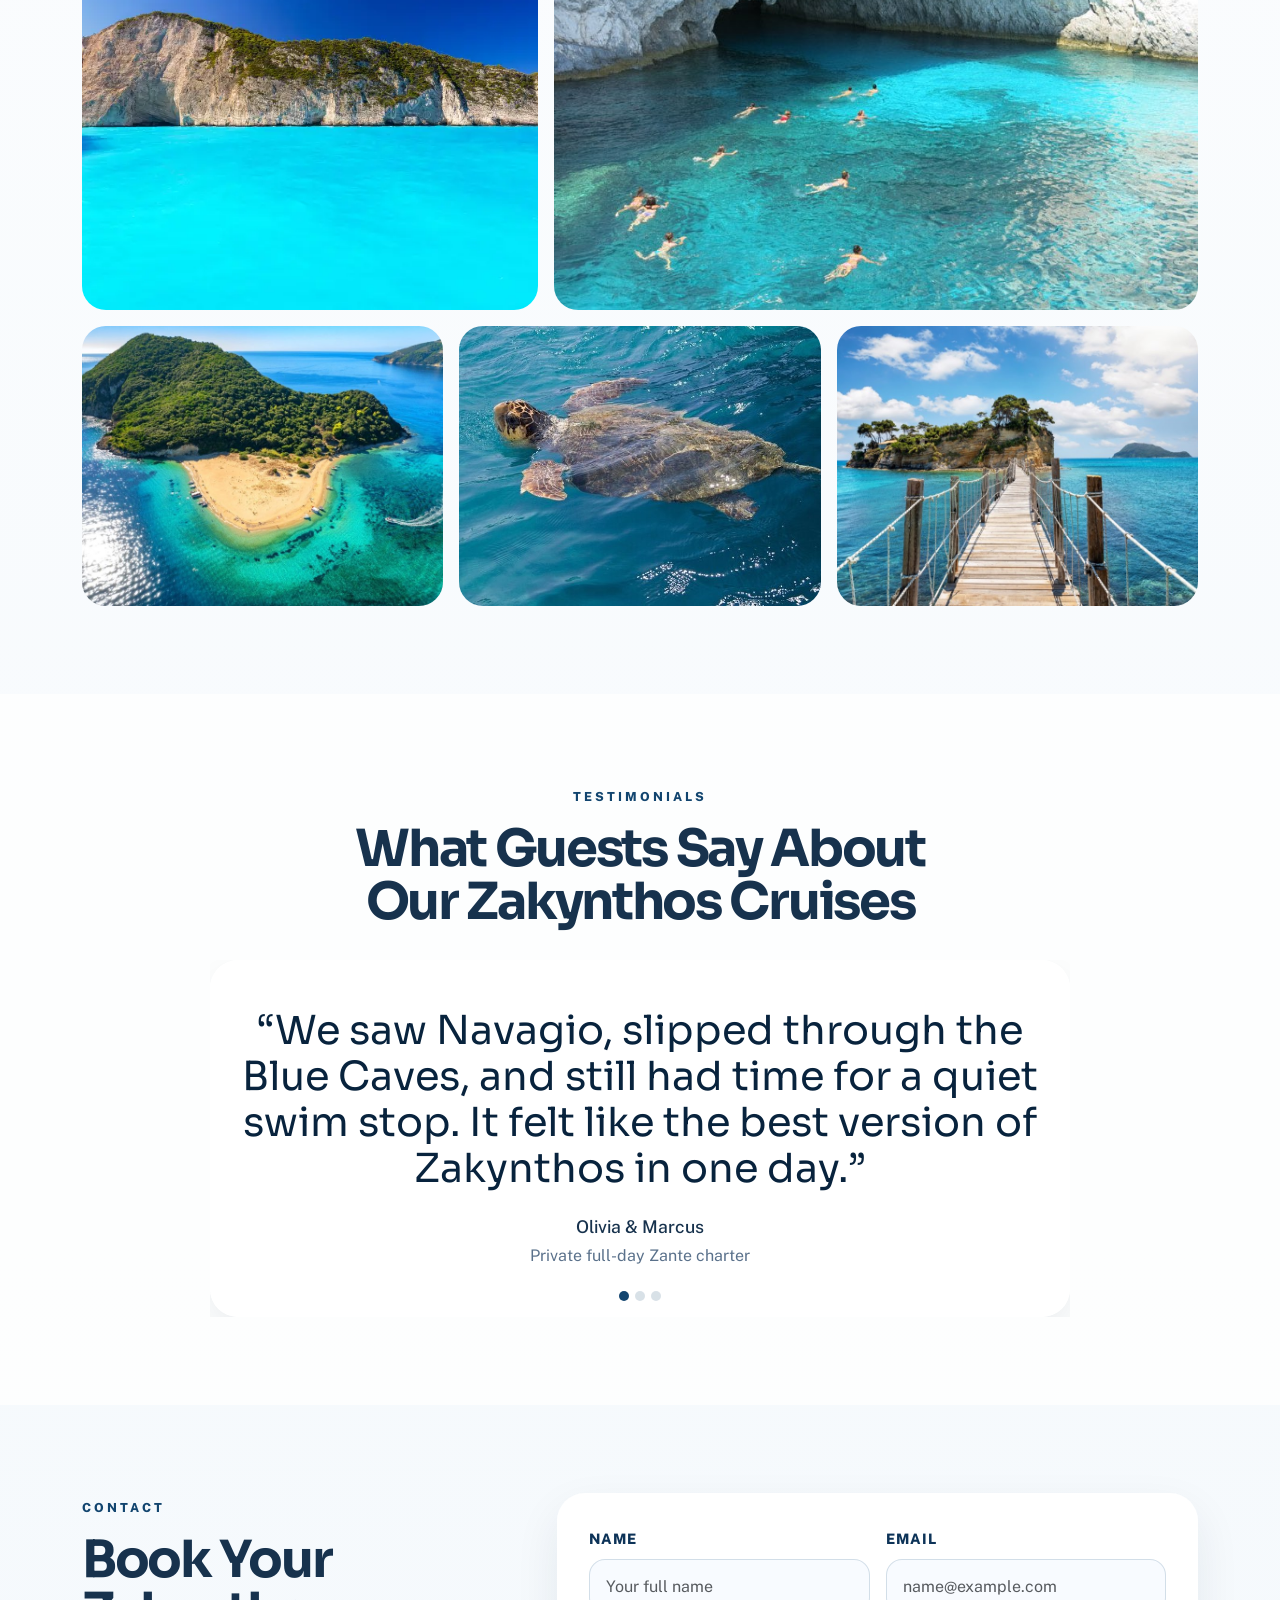
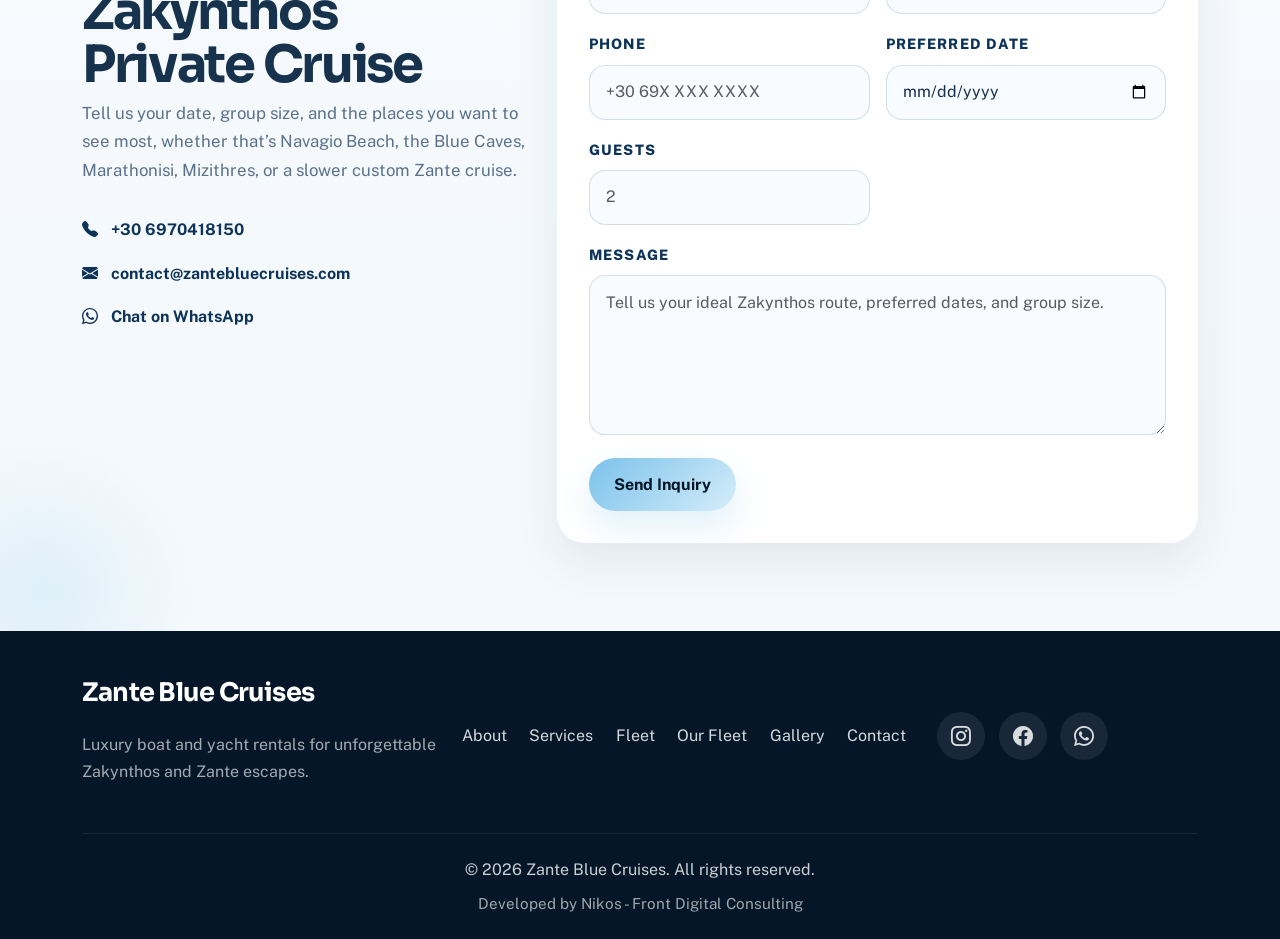
==== commit 66b80ca6: "i think final, added last boat and tag" ====
--- a/index.html
+++ b/index.html
@@ -654,6 +654,7 @@
       </div>
       <div class="footer-bottom">
         <span>&copy; <span id="currentYear"></span> Zante Blue Cruises. All rights reserved.</span>
+        <span class="footer-credit">Developed by Nikos - Front Digital Consulting</span>
       </div>
     </div>
   </footer>
--- a/css/styles.css
+++ b/css/styles.css
@@ -1084,6 +1084,13 @@
   margin-top: 2rem;
   padding-top: 1.4rem;
   text-align: center;
+  display: grid;
+  gap: 0.45rem;
+}
+
+.footer-credit {
+  color: rgba(255, 255, 255, 0.62);
+  font-size: 0.95rem;
 }
 
 .whatsapp-float {
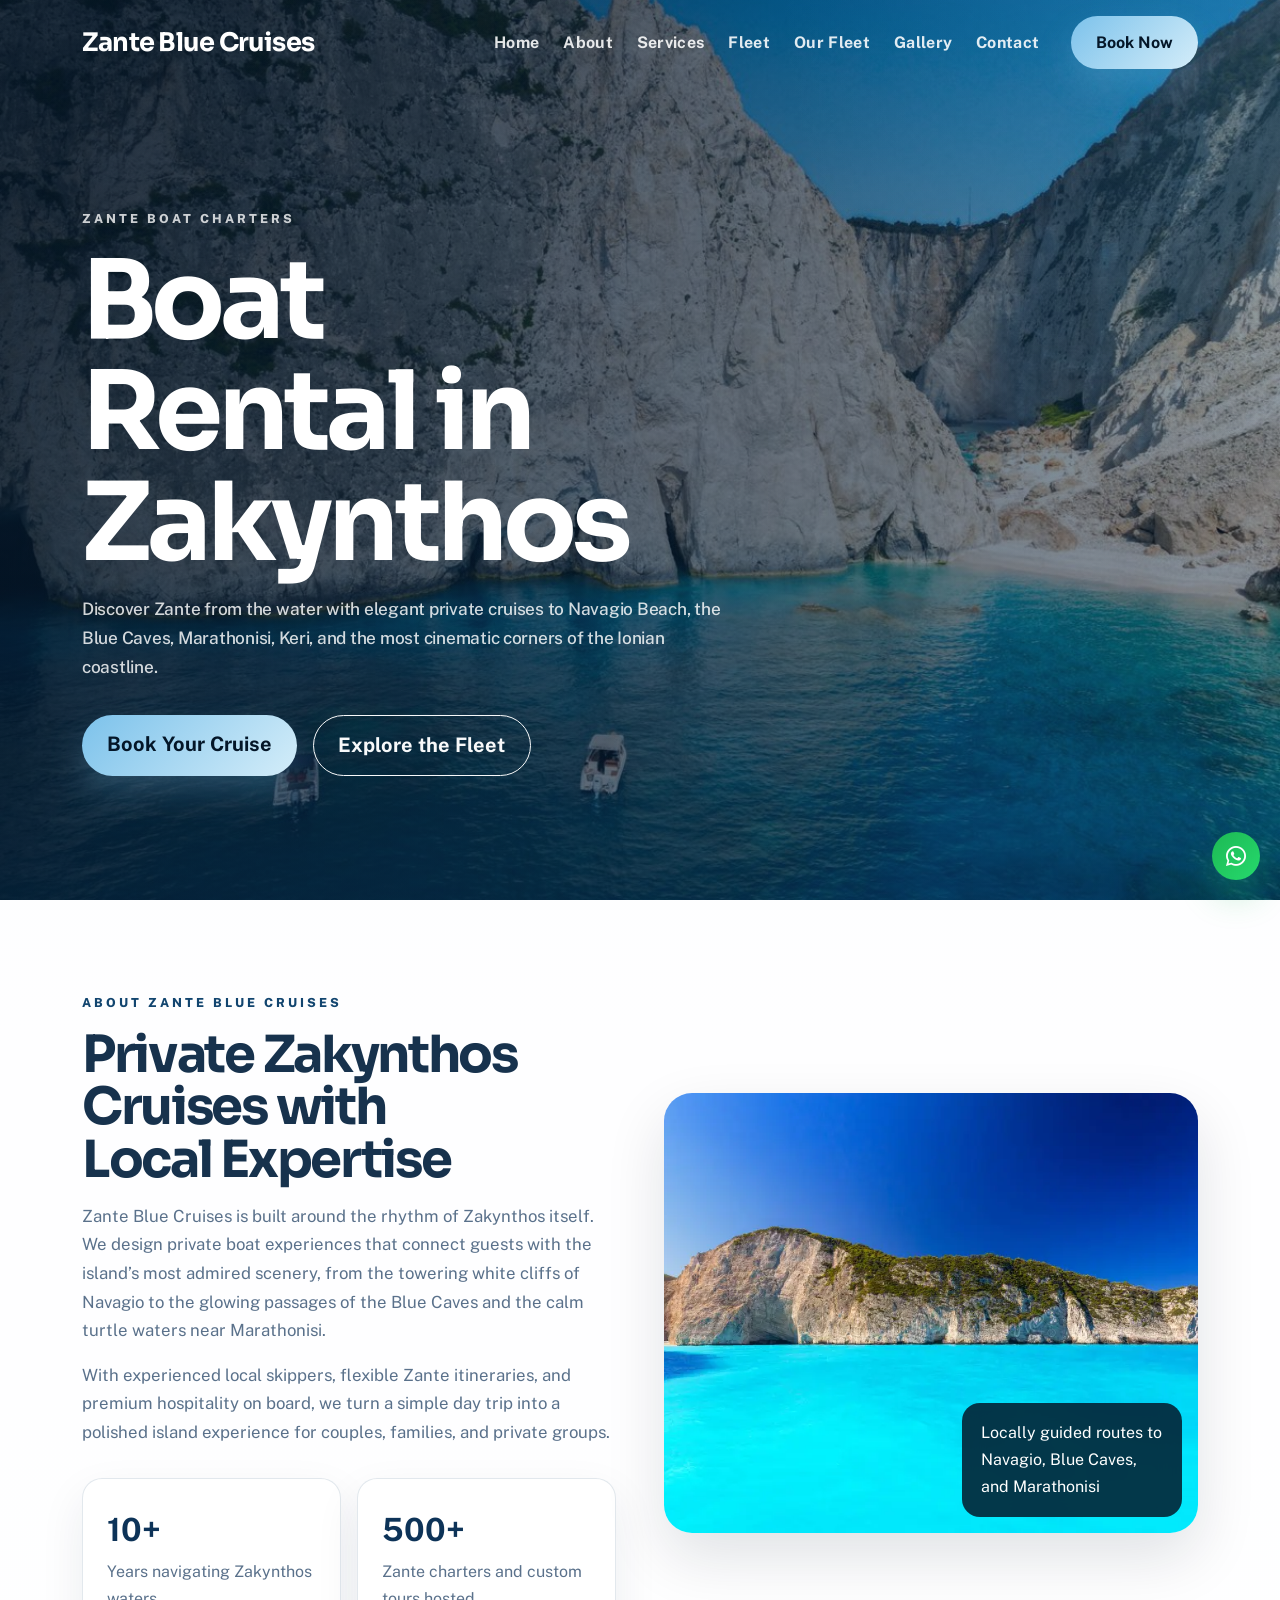
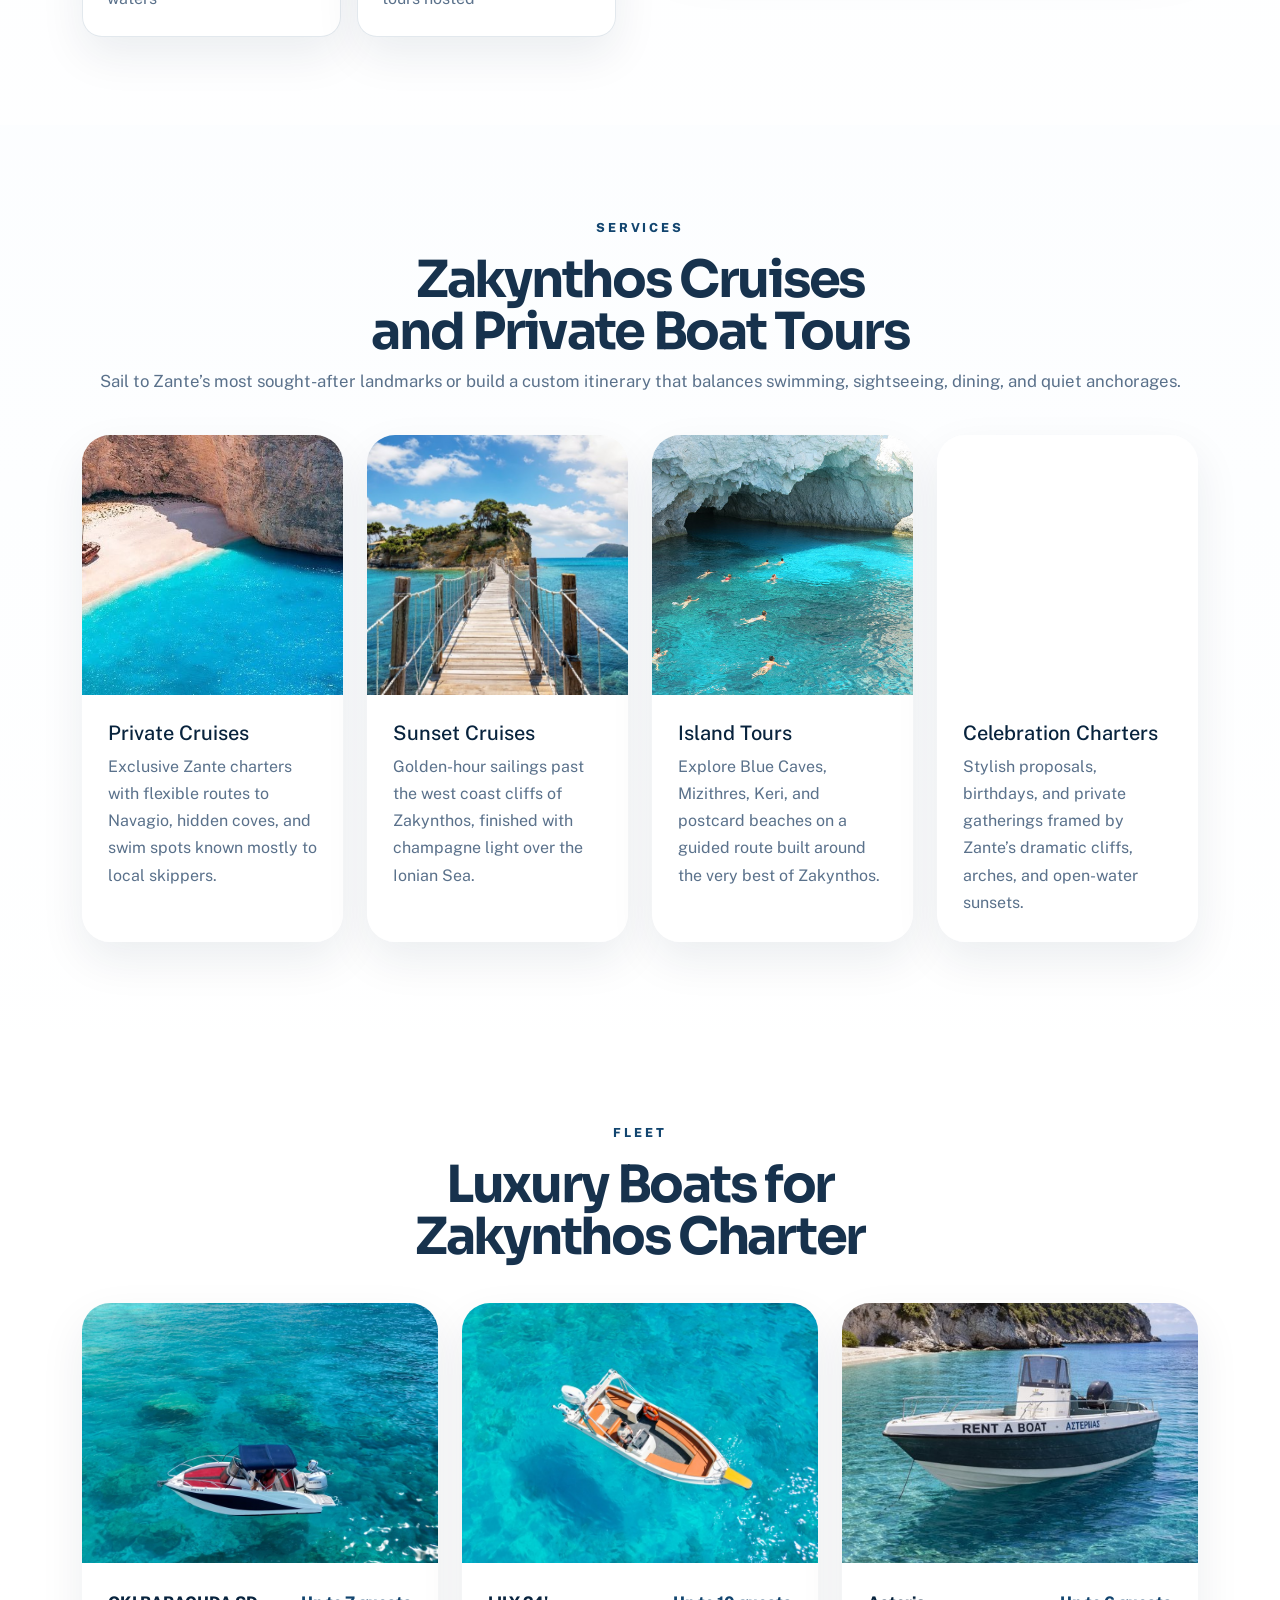
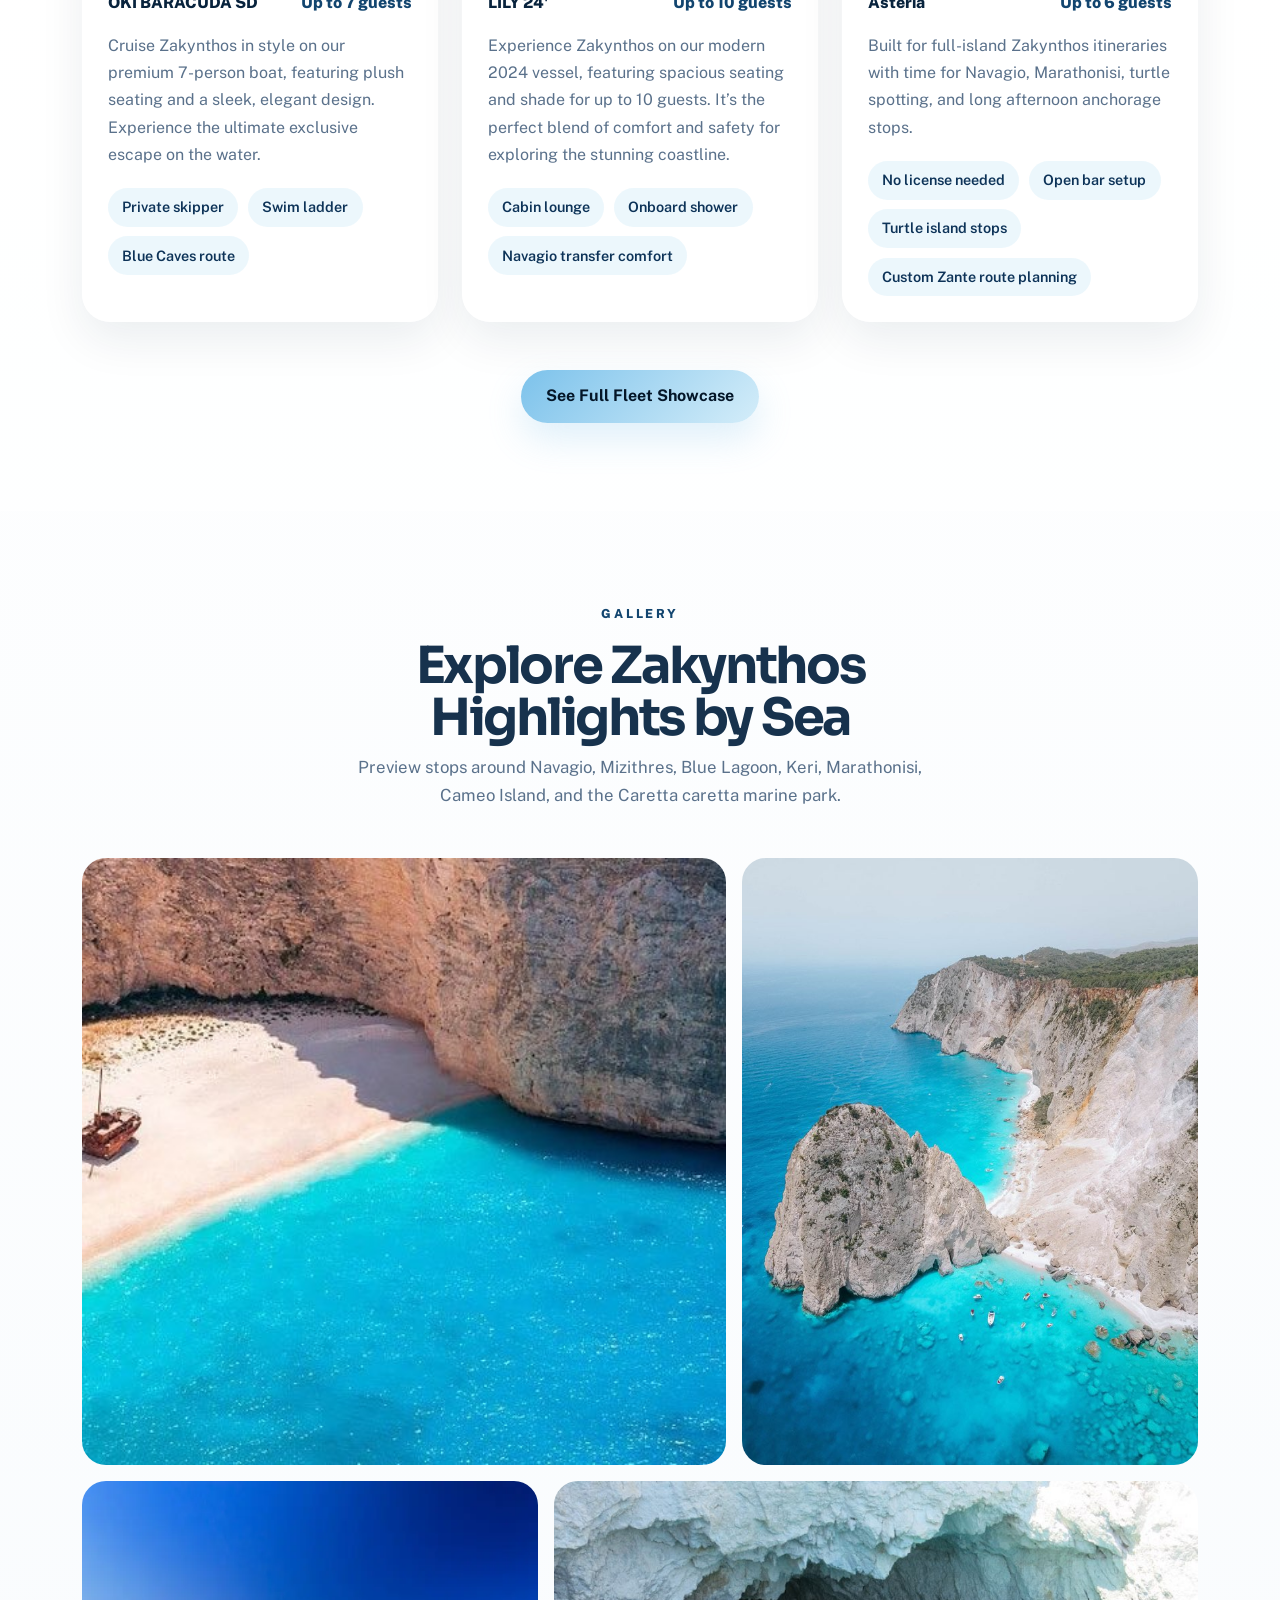
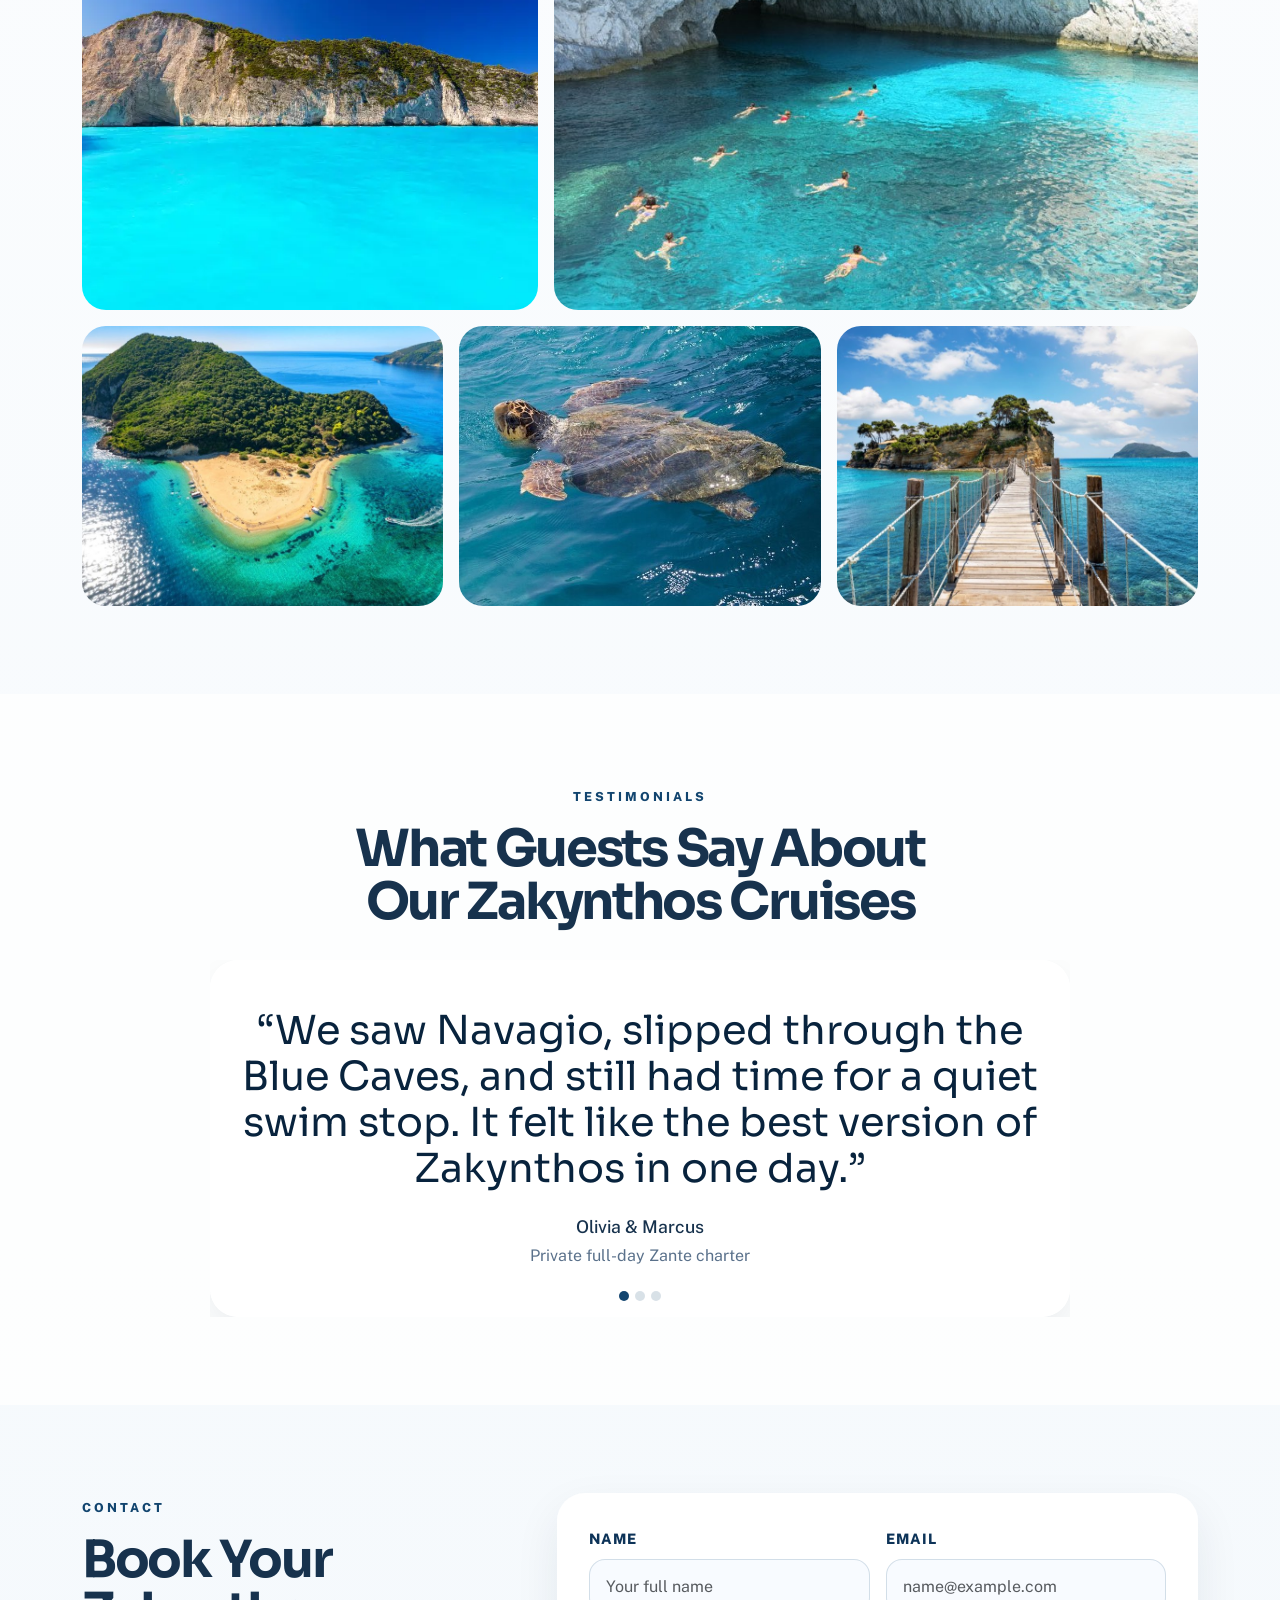
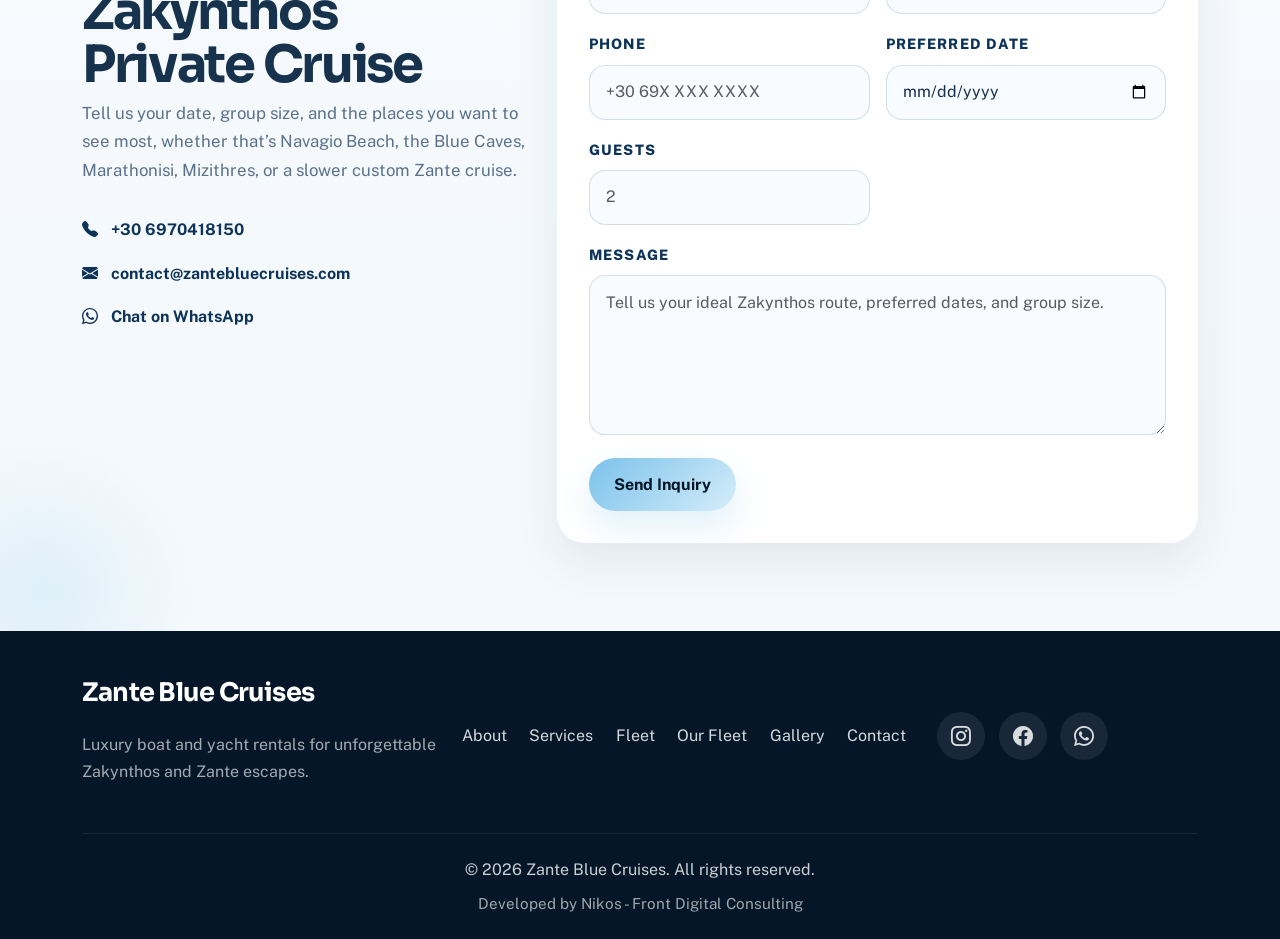
==== commit 7324258b: "lily 10" ====
--- a/index.html
+++ b/index.html
@@ -309,9 +309,9 @@
               <div class="card-body">
                 <div class="fleet-meta">
                   <span>LILY 24'</span>
-                  <span>Up to 11 guests</span>
-                </div>
-                <p class="card-text">Experience Zakynthos on our modern 2024 vessel, featuring spacious seating and shade for up to 11 guests. It’s the perfect blend of comfort and safety for exploring the stunning coastline.</p>
+                  <span>Up to 10 guests</span>
+                </div>
+                <p class="card-text">Experience Zakynthos on our modern 2024 vessel, featuring spacious seating and shade for up to 10 guests. It’s the perfect blend of comfort and safety for exploring the stunning coastline.</p>
                 <ul class="feature-list">
                   <li>Cabin lounge</li>
                   <li>Onboard shower</li>
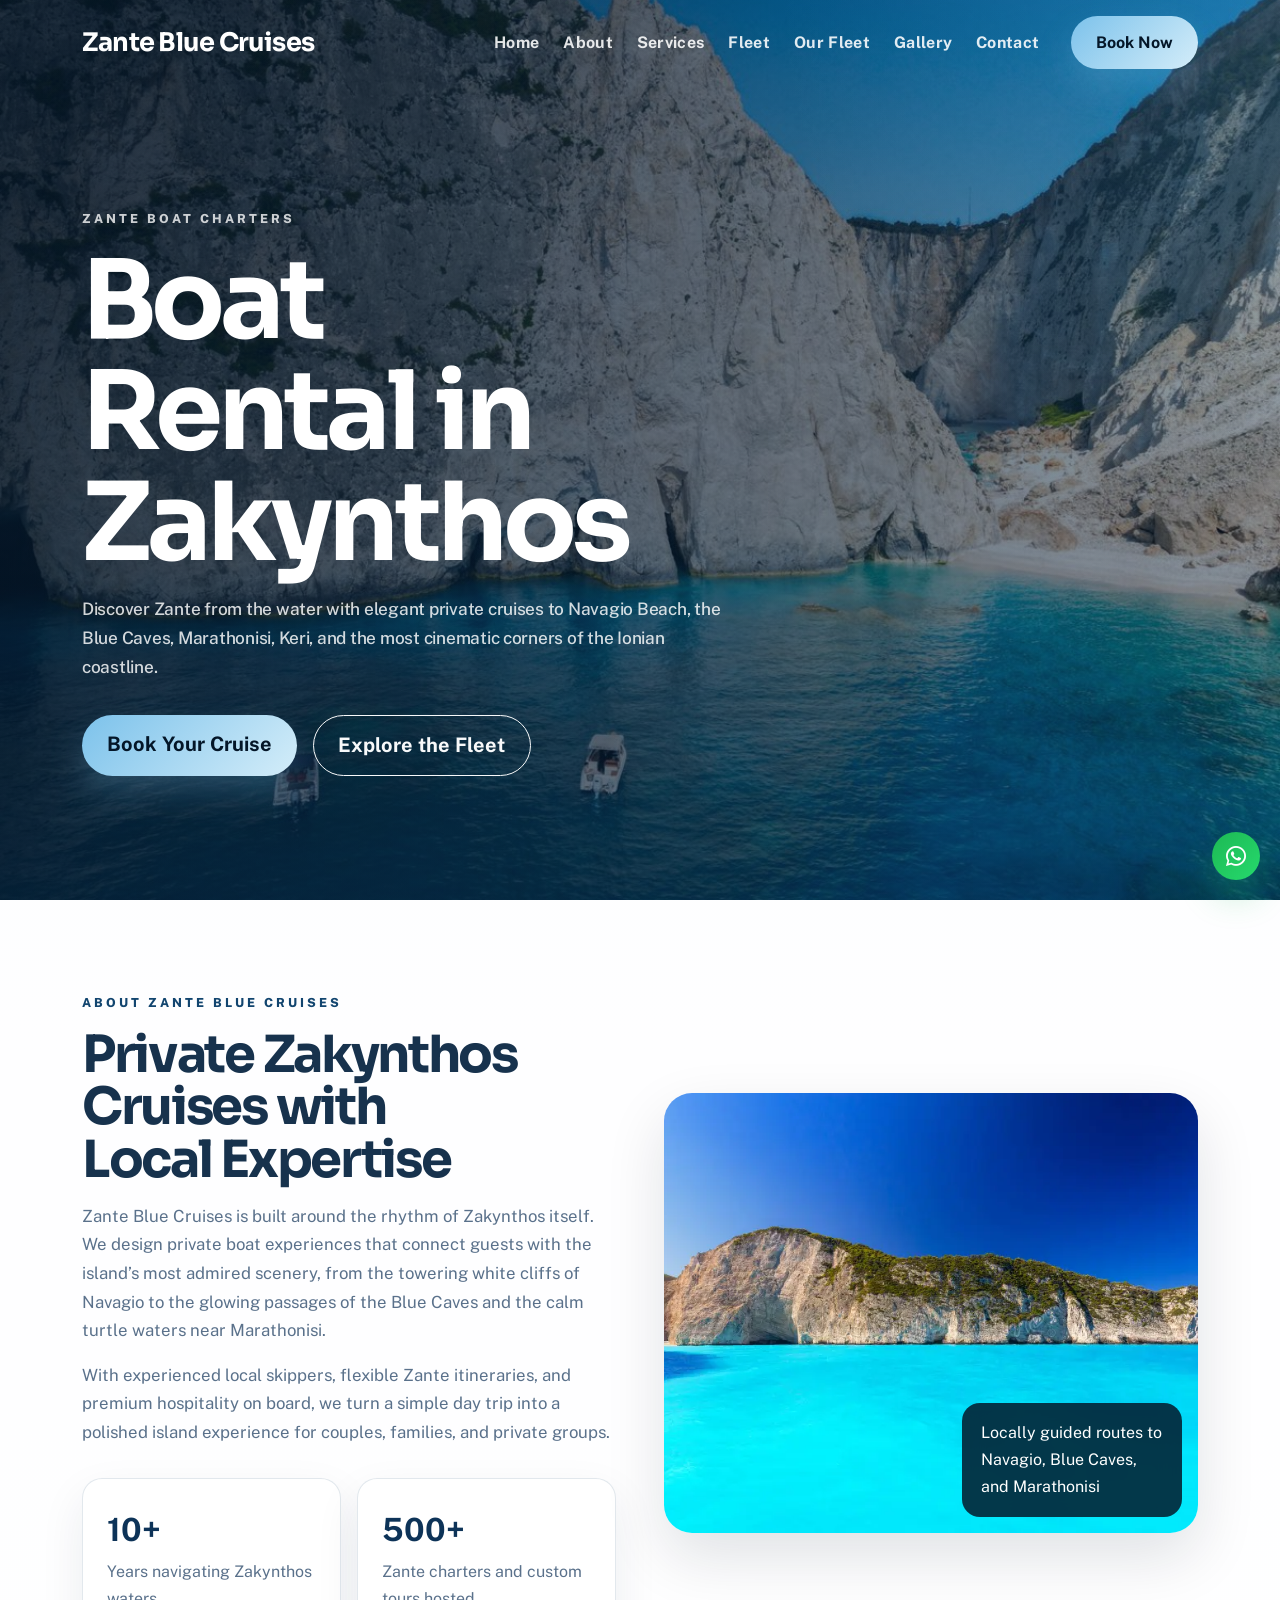
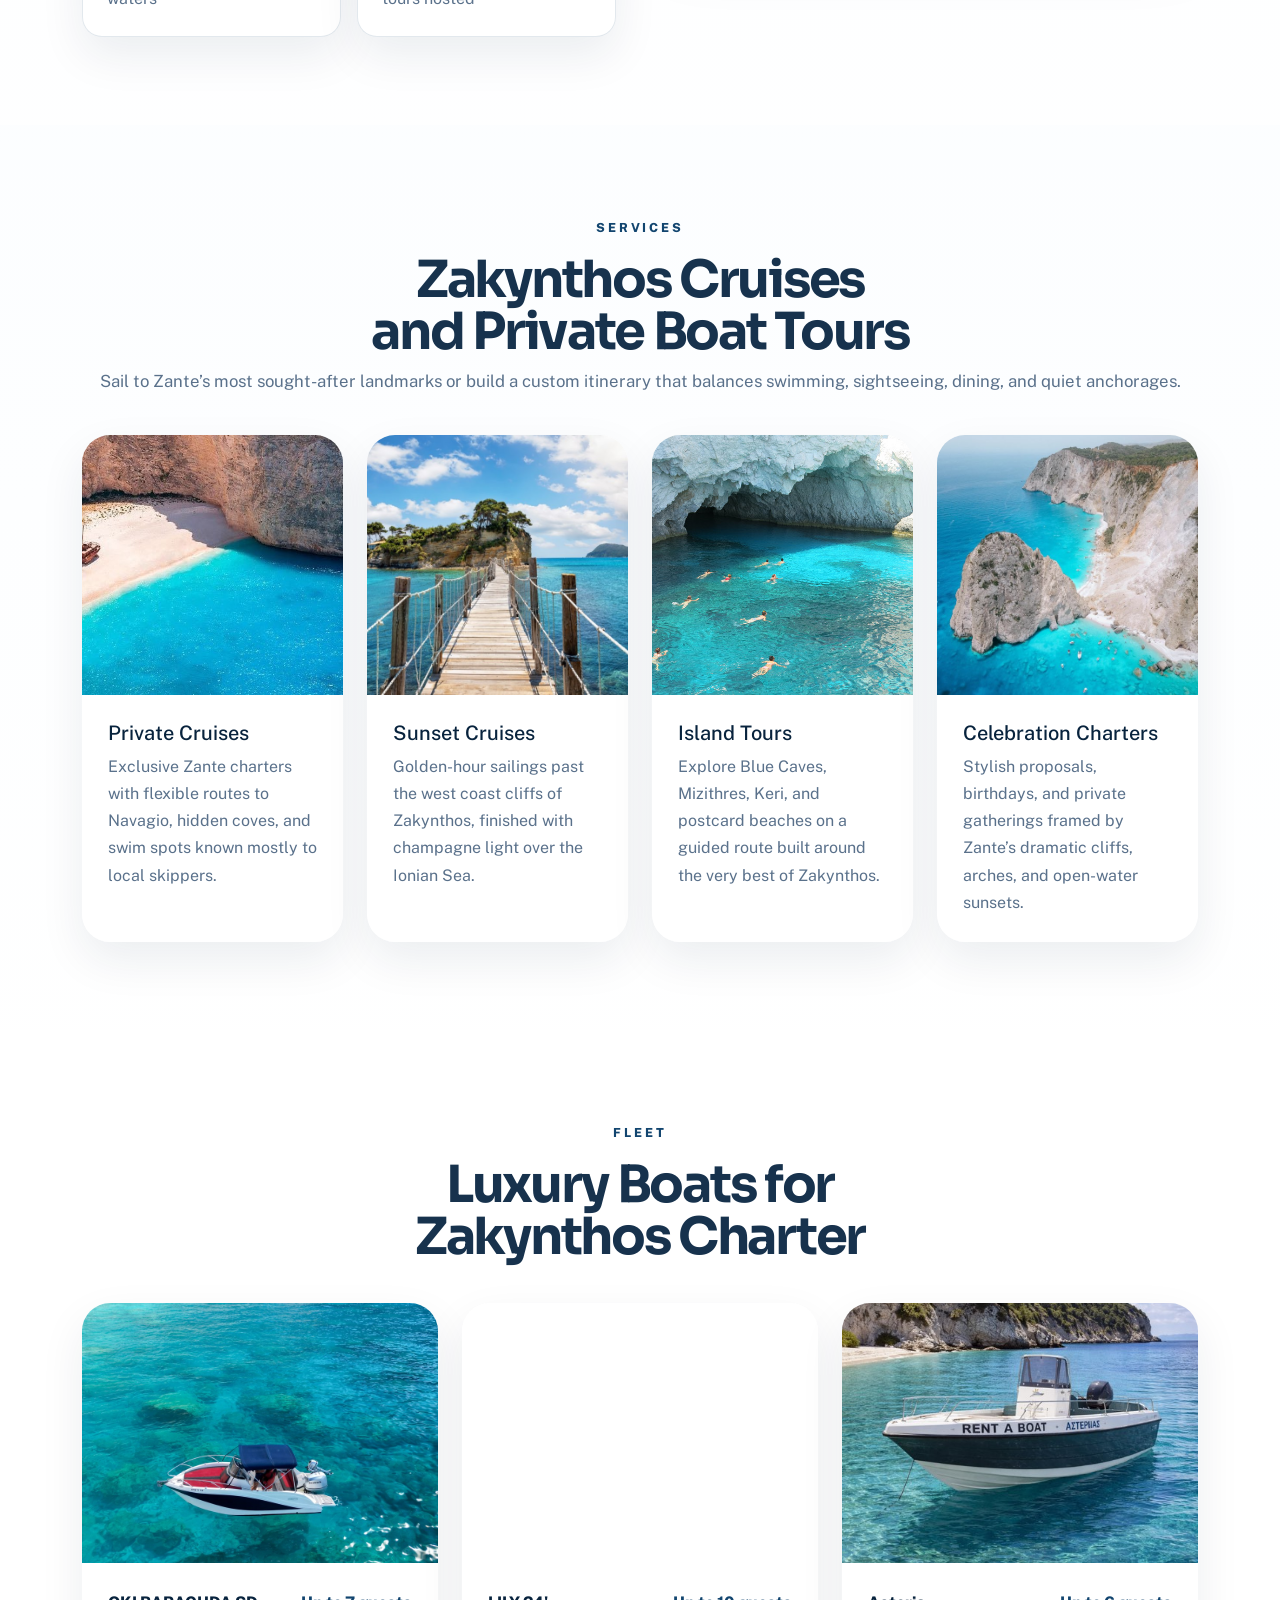
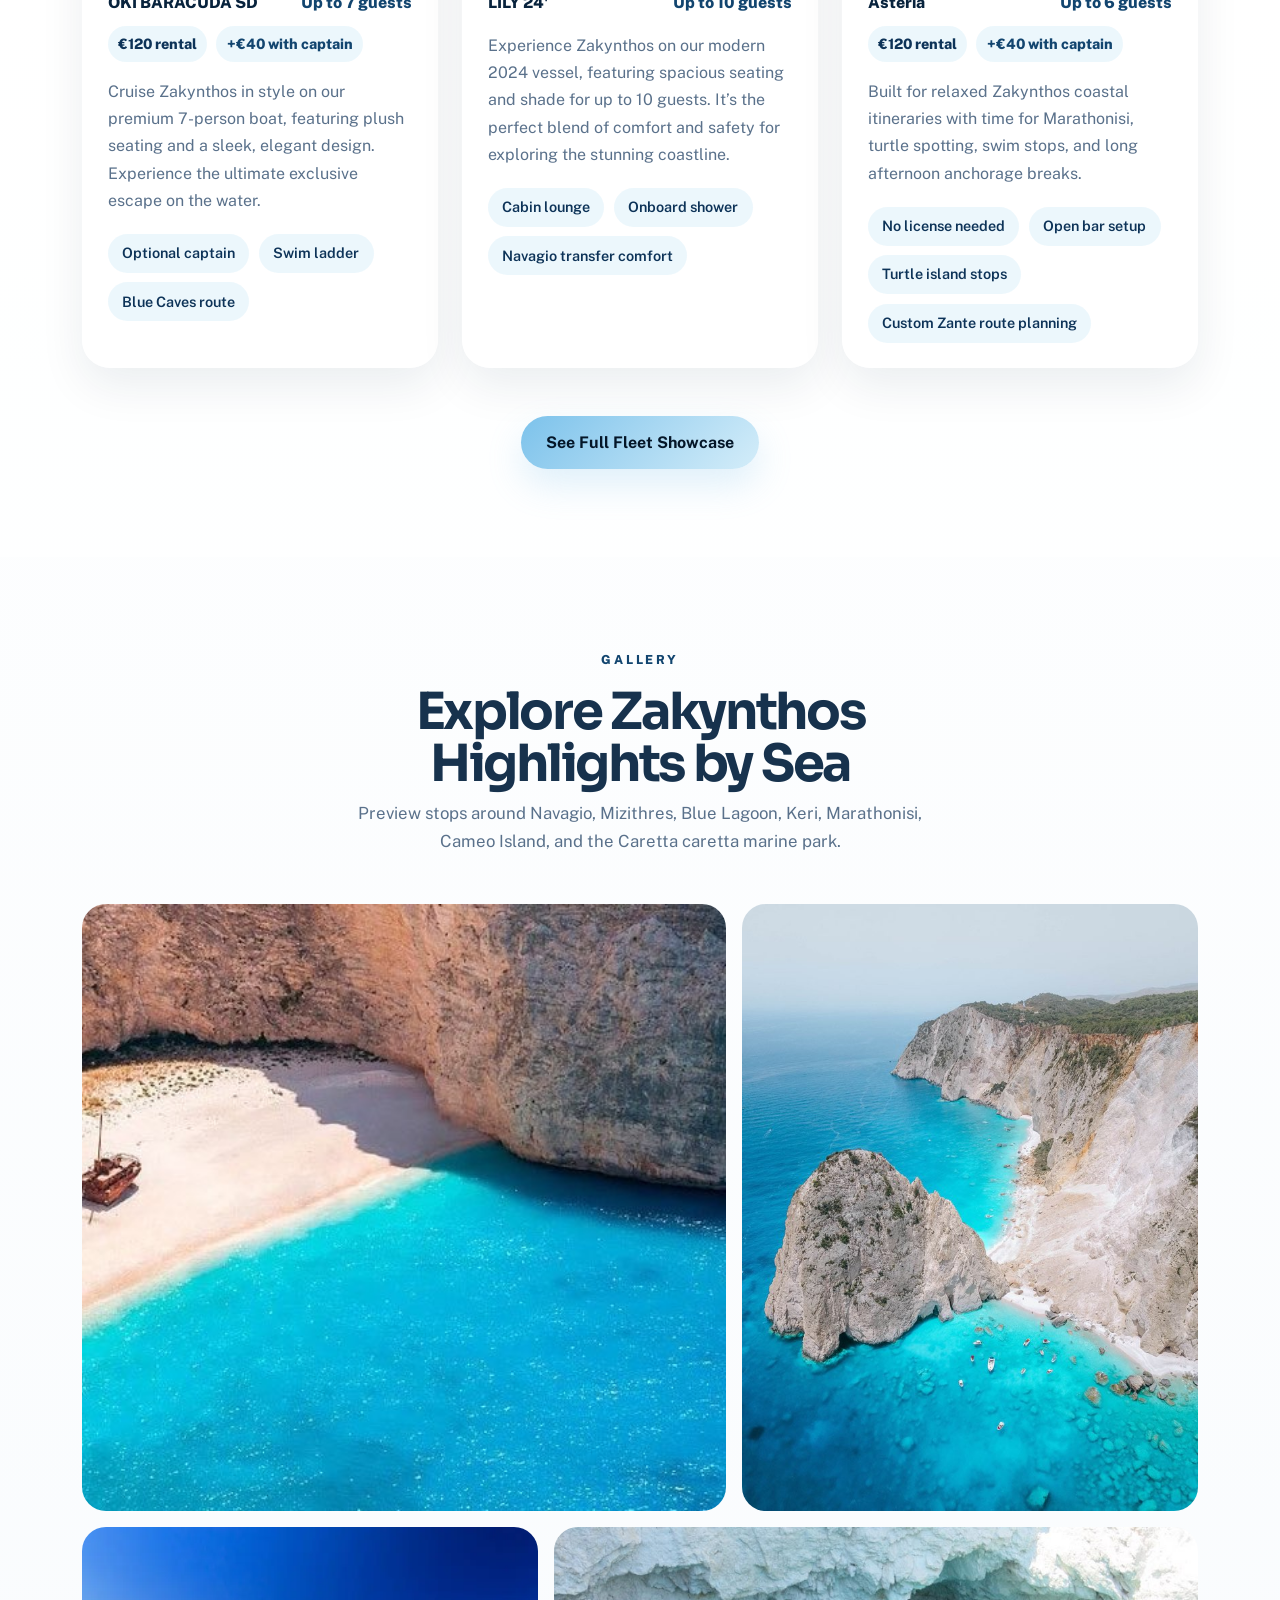
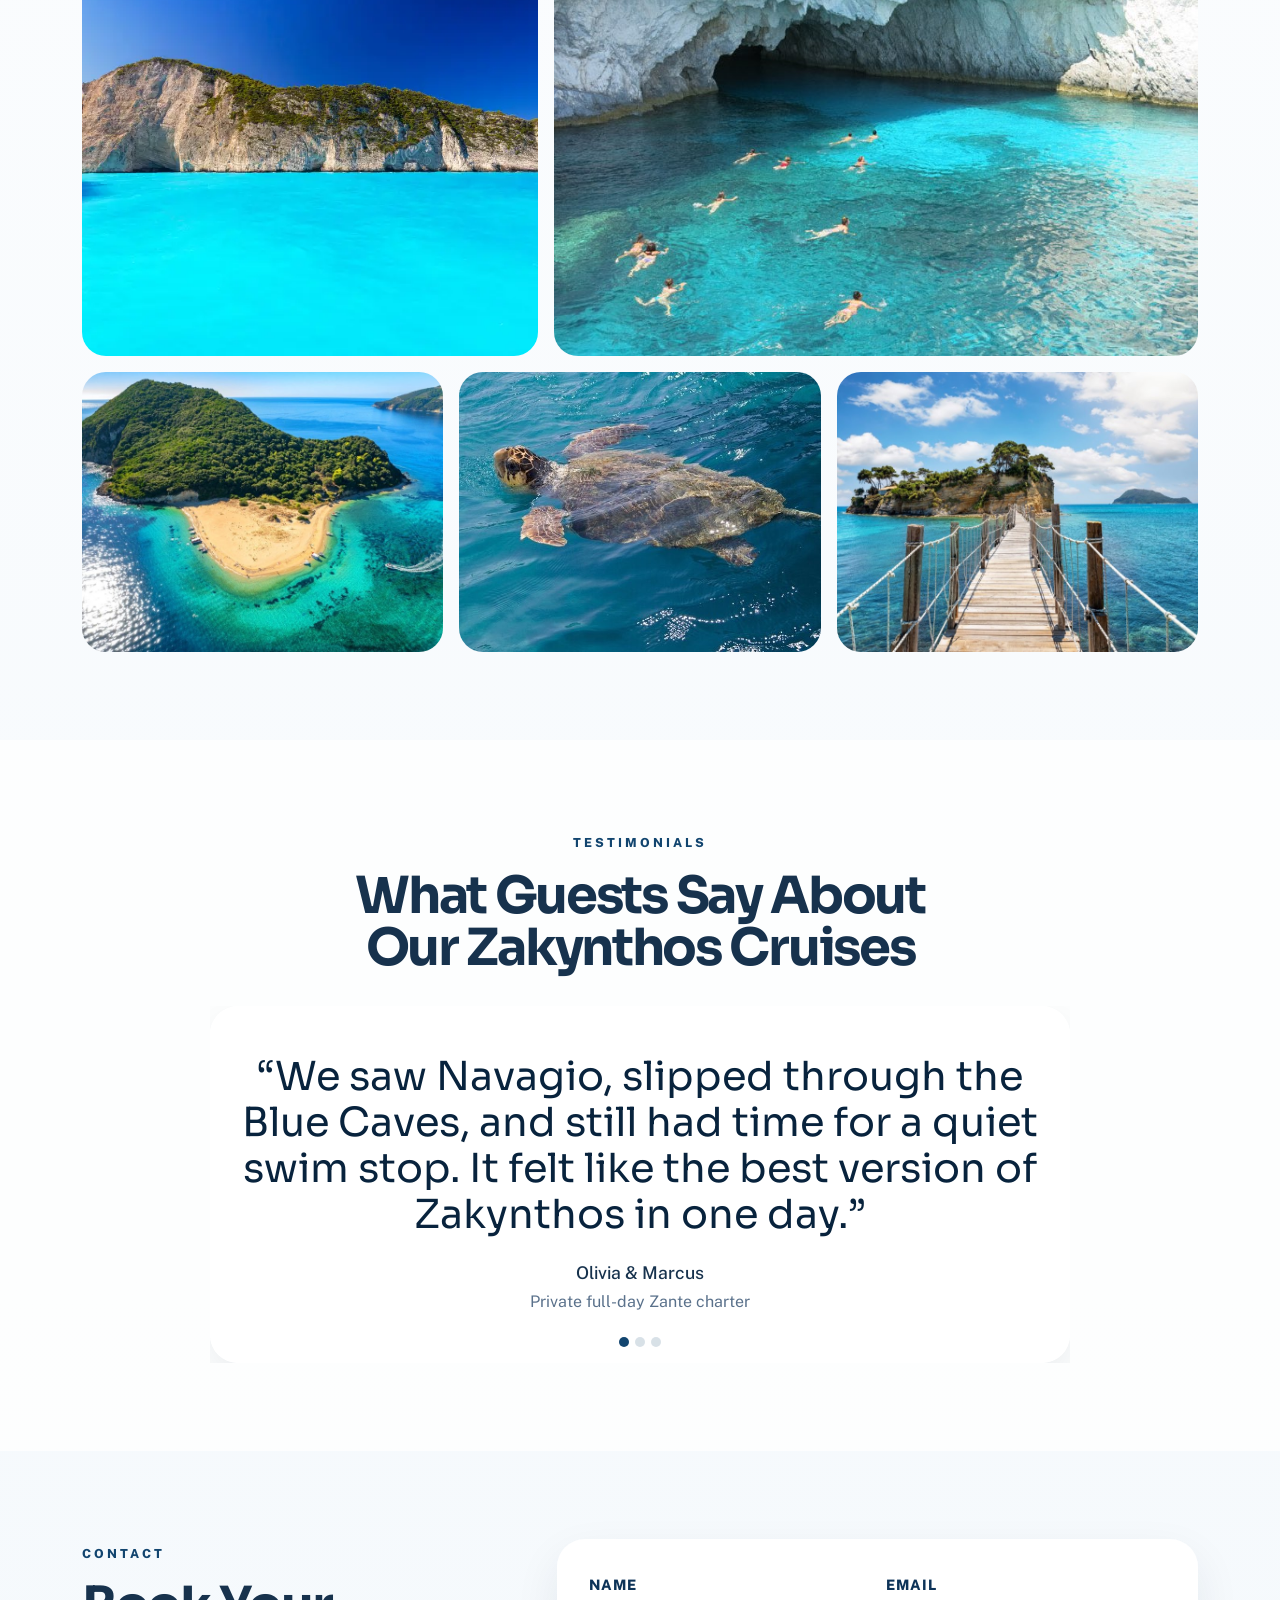
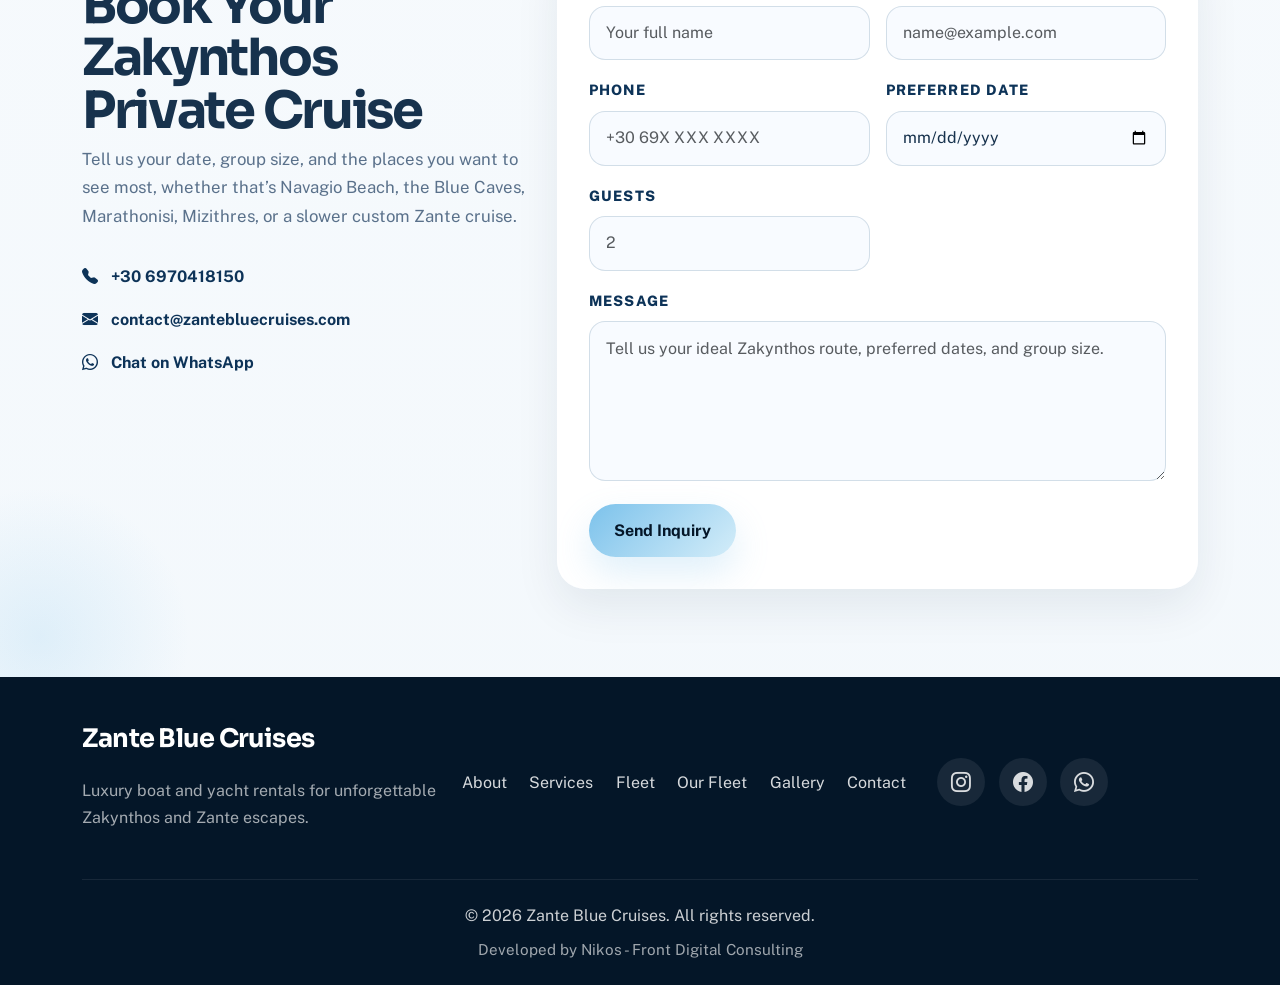
==== commit f631e9e6: "prices" ====
--- a/index.html
+++ b/index.html
@@ -284,9 +284,13 @@
                   <span>OKI BARACUDA SD</span>
                   <span>Up to 7 guests</span>
                 </div>
+                <div class="fleet-meta fleet-price-meta">
+                  <span>€120 rental</span>
+                  <span>+€40 with captain</span>
+                </div>
                 <p class="card-text">Cruise Zakynthos in style on our premium 7-person boat, featuring plush seating and a sleek, elegant design. Experience the ultimate exclusive escape on the water.</p>
                 <ul class="feature-list">
-                  <li>Private skipper</li>
+                  <li>Optional captain</li>
                   <li>Swim ladder</li>
                   <li>Blue Caves route</li>
                 </ul>
@@ -336,7 +340,11 @@
                   <span>Asteria</span>
                   <span>Up to 6 guests</span>
                 </div>
-                <p class="card-text">Built for full-island Zakynthos itineraries with time for Navagio, Marathonisi, turtle spotting, and long afternoon anchorage stops.</p>
+                <div class="fleet-meta fleet-price-meta">
+                  <span>€120 rental</span>
+                  <span>+€40 with captain</span>
+                </div>
+                <p class="card-text">Built for relaxed Zakynthos coastal itineraries with time for Marathonisi, turtle spotting, swim stops, and long afternoon anchorage breaks.</p>
                 <ul class="feature-list">
                   <li>No license needed</li>
                   <li>Open bar setup</li>
--- a/css/styles.css
+++ b/css/styles.css
@@ -465,7 +465,7 @@
 }
 
 .service-card h3,
-.fleet-card .fleet-meta span:first-child {
+.fleet-card .fleet-meta:not(.fleet-price-meta) span:first-child {
   color: var(--navy-900);
 }
 
@@ -500,6 +500,21 @@
 
 .fleet-meta span:last-child {
   color: var(--navy-700);
+}
+
+.fleet-price-meta {
+  justify-content: flex-start;
+  flex-wrap: wrap;
+  gap: 0.55rem;
+  margin-top: -0.35rem;
+  font-size: 0.9rem;
+}
+
+.fleet-price-meta span {
+  padding: 0.35rem 0.65rem;
+  border-radius: 999px;
+  background: rgba(124, 194, 235, 0.14);
+  color: var(--navy-800);
 }
 
 .feature-list {
@@ -769,8 +784,9 @@
 
 .fleet-spotlight-topline {
   display: flex;
+  flex-wrap: wrap;
   justify-content: space-between;
-  gap: 1rem;
+  gap: 0.45rem 0.75rem;
   margin-bottom: 0.9rem;
   color: var(--navy-700);
   font-size: 0.84rem;
